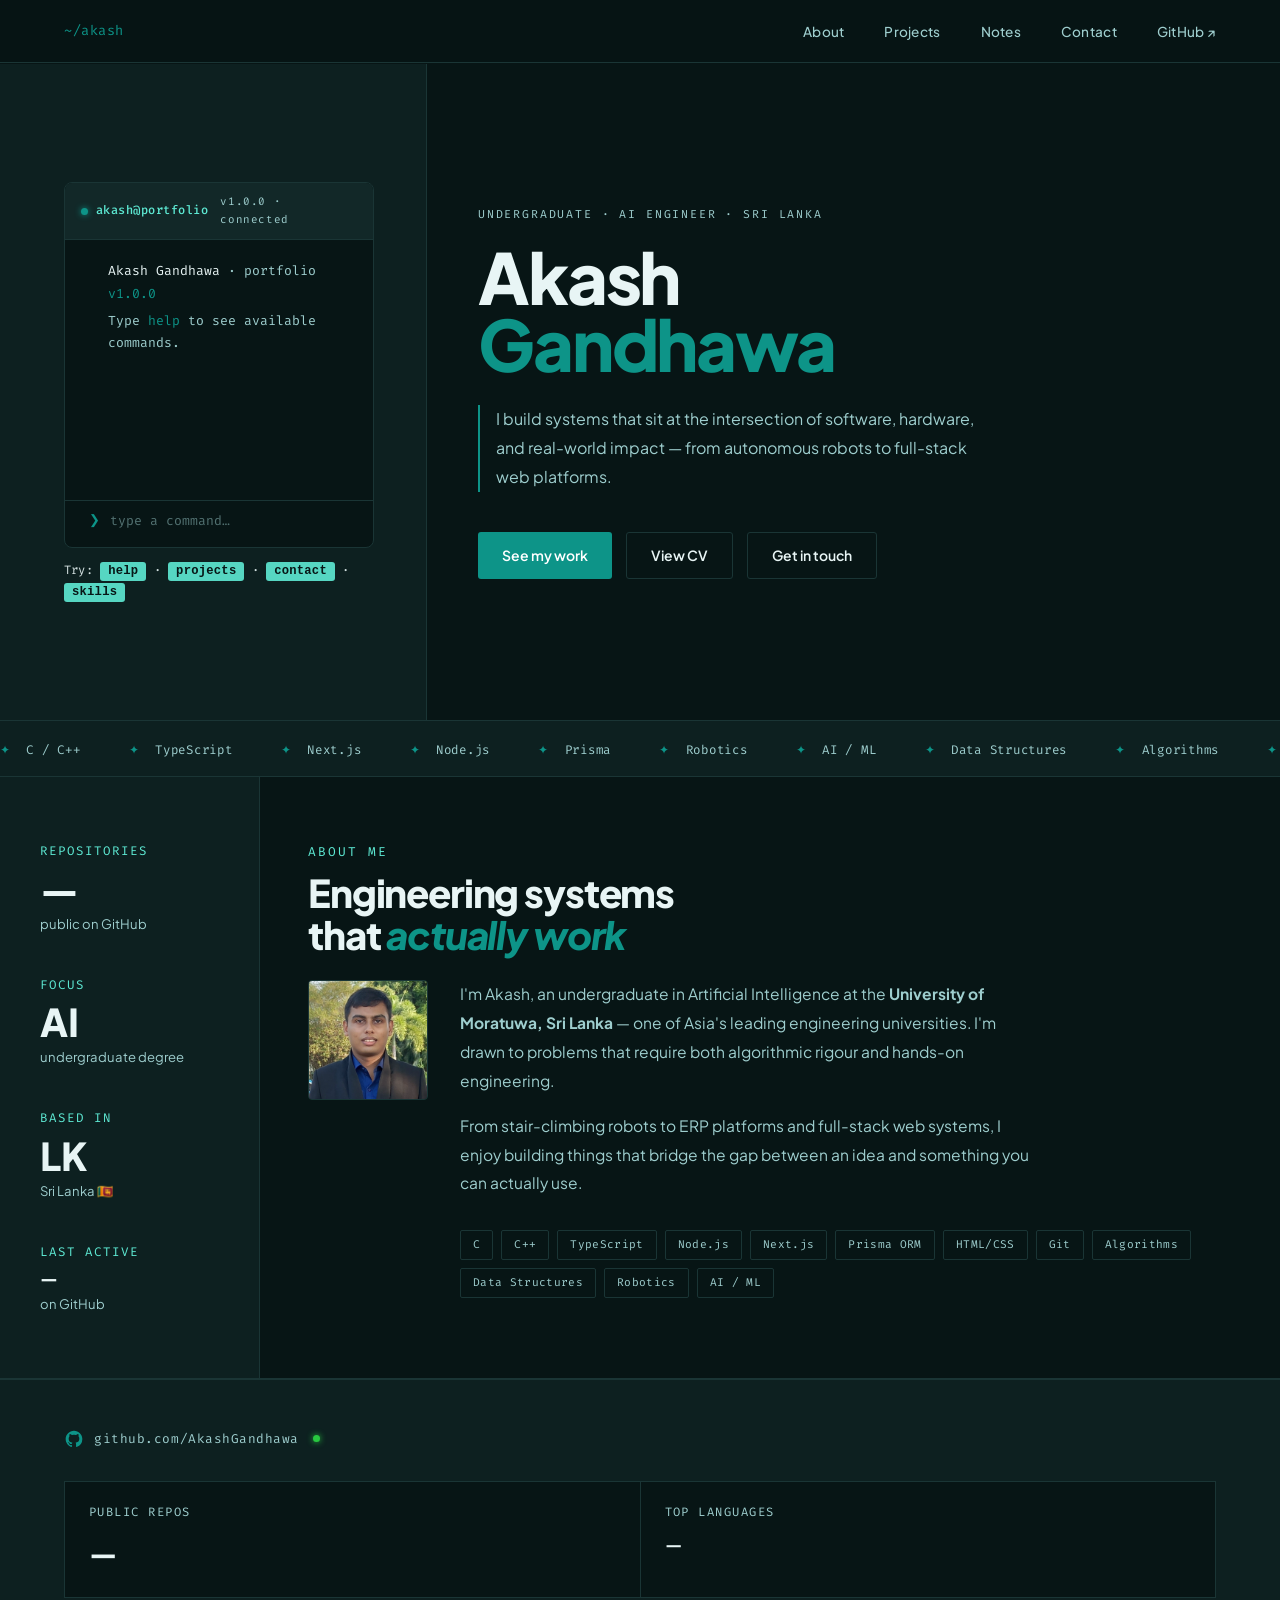
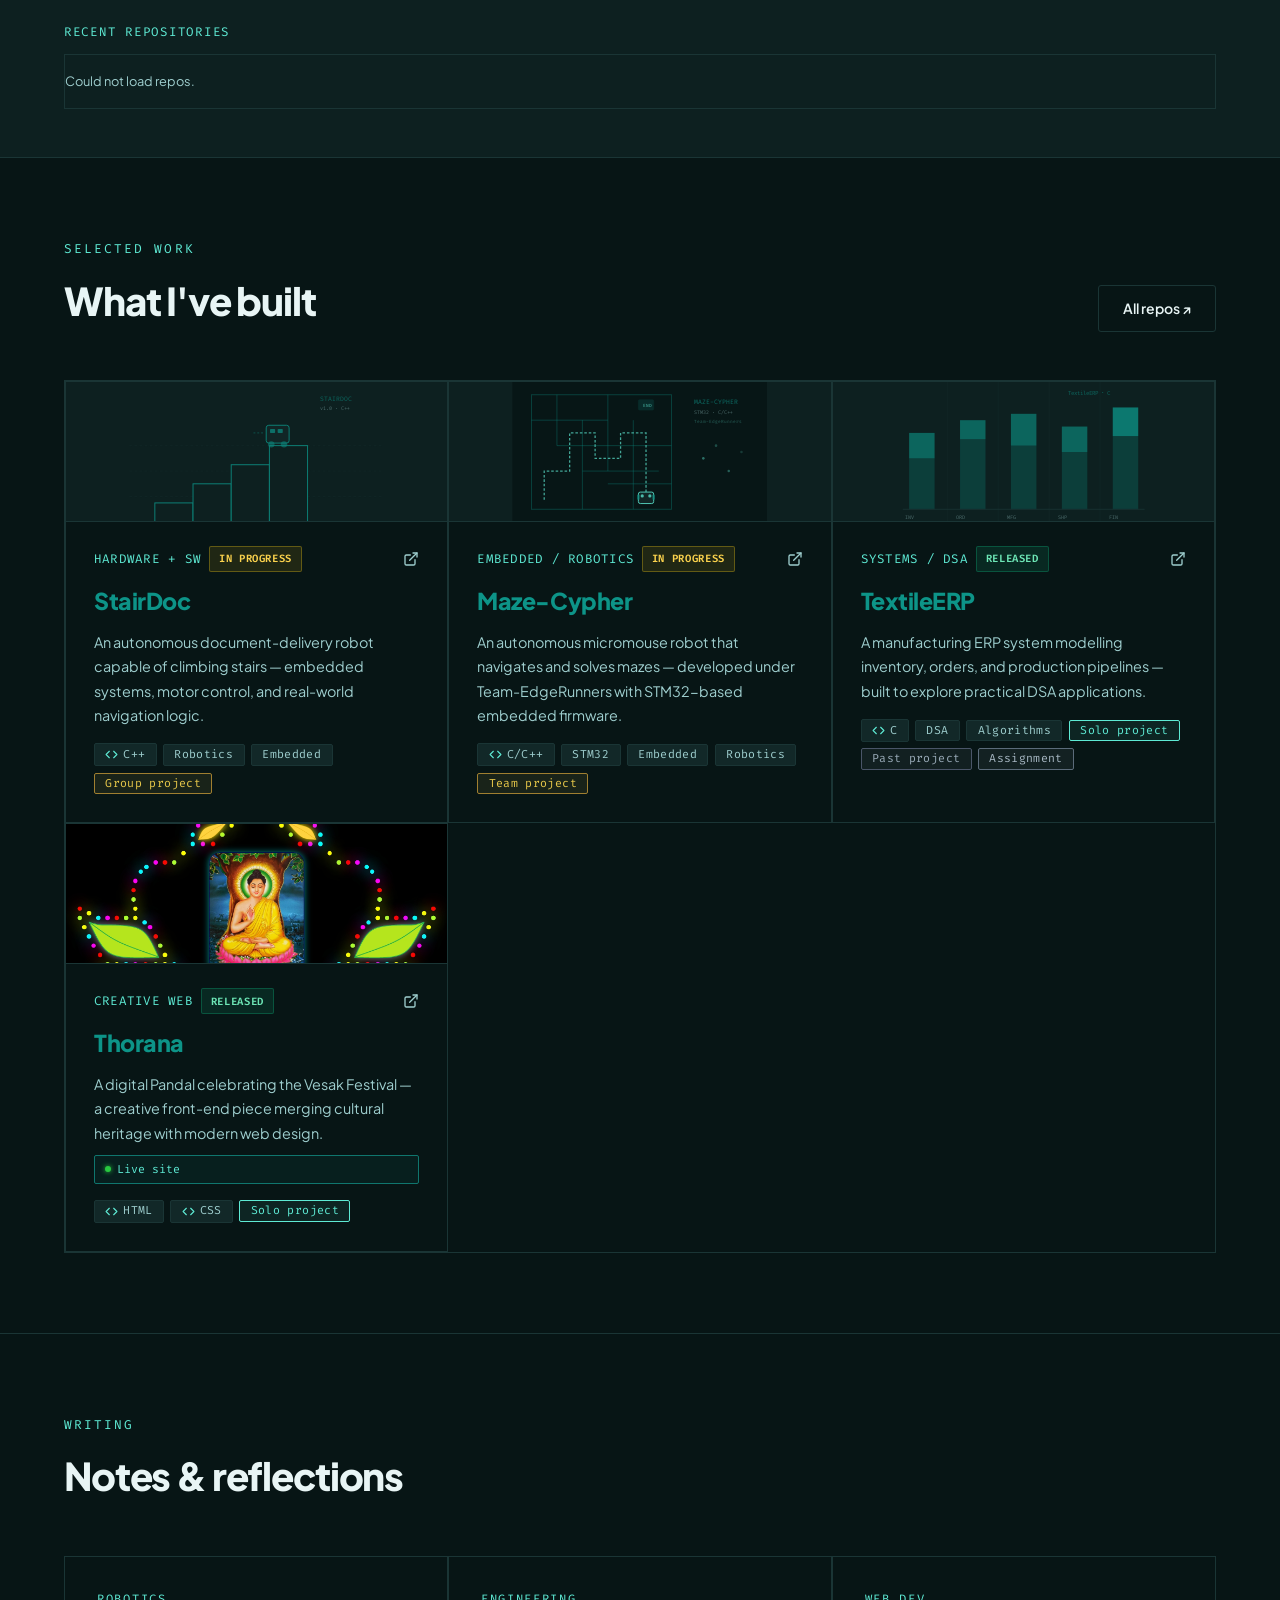
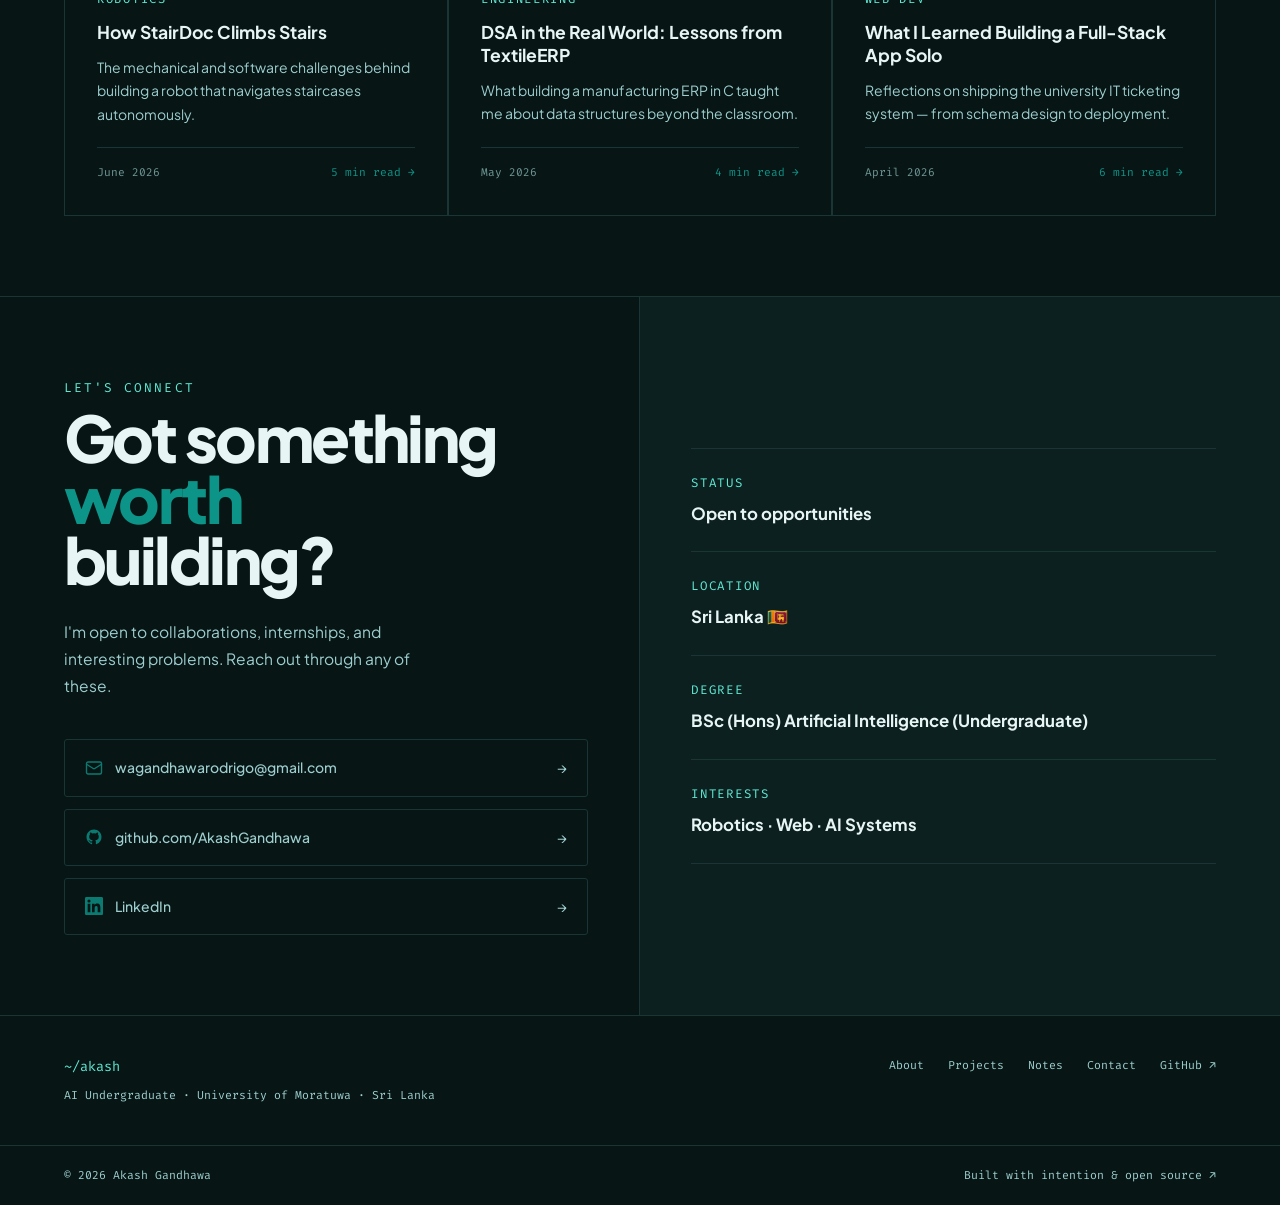
==== index.html @ abacf214 "moved the blog section to a separate folder and now are presented in markdown format" ====
<!DOCTYPE html>
<html lang="en">
<head>
  <meta charset="UTF-8" />
  <meta name="viewport" content="width=device-width, initial-scale=1.0" />
  <meta name="description" content="Akash Gandhawa — Undergraduate AI Engineer at University of Moratuwa, Sri Lanka. Building systems that matter." />
  <title>Akash Gandhawa — Developer</title>

  <!-- Favicon -->
  <link rel="icon" type="image/svg+xml" href="data:image/svg+xml,<svg xmlns='http://www.w3.org/2000/svg' viewBox='0 0 32 32'><rect width='32' height='32' rx='4' fill='%23071515'/><text x='4' y='24' font-size='20' font-family='monospace' fill='%230D9488'>A</text></svg>" />

  <!-- Open Graph / Social sharing -->
  <meta property="og:type"        content="website" />
  <meta property="og:url"         content="https://akashgandhawa.github.io/" />
  <meta property="og:title"       content="Akash Gandhawa — Developer" />
  <meta property="og:description" content="Undergraduate AI Engineer at University of Moratuwa. Building robots, web systems, and tools that matter." />
  <meta property="og:image"       content="https://akashgandhawa.github.io/assets/og-image.png" />
  <meta name="twitter:card"       content="summary_large_image" />
  <meta name="twitter:title"      content="Akash Gandhawa — Developer" />
  <meta name="twitter:description" content="Undergraduate AI Engineer at University of Moratuwa. Building robots, web systems, and tools that matter." />
  <meta name="twitter:image"      content="https://akashgandhawa.github.io/assets/og-image.png" />

  <link rel="stylesheet" href="styles/style.css" />
</head>
<body>

  <!-- SCROLL PROGRESS -->
  <div class="scroll-progress" id="scroll-progress"></div>

  <!-- BACK TO TOP -->
  <button class="back-to-top" id="back-to-top" aria-label="Back to top">
    <svg viewBox="0 0 24 24" fill="none" stroke="currentColor" stroke-width="2.5" stroke-linecap="round" stroke-linejoin="round"><path d="M18 15l-6-6-6 6"/></svg>
  </button>

  <!-- LIGHTBOX -->
  <div class="lightbox" id="lightbox" role="dialog" aria-modal="true" aria-label="Image preview">
    <button class="lightbox__close" id="lightbox-close" aria-label="Close">✕</button>
    <img class="lightbox__img" id="lightbox-img" src="" alt="" />
  </div>

  <!-- BLOG MODAL -->
  <div class="blog-modal" id="blog-modal" role="dialog" aria-modal="true">
    <div class="blog-modal__inner">
      <button class="blog-modal__close" id="blog-modal-close" aria-label="Close">✕</button>
      <div class="blog-modal__kicker" id="bm-category"></div>
      <div class="blog-modal__title"  id="bm-title"></div>
      <div class="blog-modal__meta"   id="bm-meta"></div>
      <div class="blog-modal__body"   id="bm-body"></div>
    </div>
  </div>

  <!-- NAV -->
  <nav class="nav">
    <div class="nav__logo">~/akash</div>
    <ul class="nav__links" id="nav-links">
      <li><a href="#about"    data-section="about">About</a></li>
      <li><a href="#projects" data-section="projects">Projects</a></li>
      <li id="nav-vesak-slot"></li>
      <li><a href="#blog"     data-section="blog">Notes</a></li>
      <li><a href="#contact"  data-section="contact">Contact</a></li>
      <li><a href="https://github.com/AkashGandhawa" target="_blank" rel="noopener">GitHub ↗</a></li>
    </ul>
    <button class="nav__hamburger" id="nav-hamburger" aria-label="Toggle menu" aria-expanded="false">
      <span></span><span></span><span></span>
    </button>
  </nav>

  <!-- HERO -->
  <section class="hero" id="home">
    <div class="hero__terminal-panel">
      <div class="terminal">
        <div class="terminal__bar">
          <div class="terminal__bar-left">
            <span class="terminal__bar-dot"></span>
            <span class="terminal__bar-name">akash@portfolio</span>
          </div>
          <span class="terminal__bar-status">v1.0.0 · connected</span>
        </div>
        <div class="terminal__body" id="terminal-body"></div>
        <div class="terminal__input-row">
          <span class="terminal__prompt">❯</span>
          <input class="terminal__input" id="terminal-input" type="text" autocomplete="off" autocorrect="off" autocapitalize="off" spellcheck="false" placeholder="type a command…" aria-label="Terminal input" />
        </div>
      </div>
      <div class="terminal__hint">Try: <code>help</code> · <code>projects</code> · <code>contact</code> · <code>skills</code></div>
    </div>
    <div class="hero__editorial">
      <p class="hero__kicker">Undergraduate · AI Engineer · Sri Lanka</p>
      <h1 class="hero__name">Akash<br /><mark>Gandhawa</mark></h1>
      <p class="hero__tagline">
        I build systems that sit at the intersection of software, hardware, and real-world impact — from autonomous robots to full-stack web platforms.
      </p>
      <div class="hero__cta">
        <a href="#projects" class="btn btn--teal">See my work</a>
        <a href="cv.html" class="btn btn--outline">View CV</a>
        <a href="#contact" class="btn btn--outline">Get in touch</a>
      </div>
    </div>
  </section>

  <!-- MARQUEE -->
  <div class="marquee-strip" aria-hidden="true">
    <div class="marquee-track">
      <span class="marquee-item"><span>✦</span> C / C++</span>
      <span class="marquee-item"><span>✦</span> TypeScript</span>
      <span class="marquee-item"><span>✦</span> Next.js</span>
      <span class="marquee-item"><span>✦</span> Node.js</span>
      <span class="marquee-item"><span>✦</span> Prisma</span>
      <span class="marquee-item"><span>✦</span> Robotics</span>
      <span class="marquee-item"><span>✦</span> AI / ML</span>
      <span class="marquee-item"><span>✦</span> Data Structures</span>
      <span class="marquee-item"><span>✦</span> Algorithms</span>
      <span class="marquee-item"><span>✦</span> Embedded Systems</span>
      <span class="marquee-item"><span>✦</span> C / C++</span>
      <span class="marquee-item"><span>✦</span> TypeScript</span>
      <span class="marquee-item"><span>✦</span> Next.js</span>
      <span class="marquee-item"><span>✦</span> Node.js</span>
      <span class="marquee-item"><span>✦</span> Prisma</span>
      <span class="marquee-item"><span>✦</span> Robotics</span>
      <span class="marquee-item"><span>✦</span> AI / ML</span>
      <span class="marquee-item"><span>✦</span> Data Structures</span>
      <span class="marquee-item"><span>✦</span> Algorithms</span>
      <span class="marquee-item"><span>✦</span> Embedded Systems</span>
    </div>
  </div>

  <!-- ABOUT -->
  <section class="about" id="about">
    <aside class="about__sidebar">
      <div class="reveal">
        <div class="about__sidebar-label">Repositories</div>
        <div class="about__stat-val" id="gh-repos">—</div>
        <div class="about__stat-desc">public on GitHub</div>
      </div>
      <div class="reveal reveal-delay-1">
        <div class="about__sidebar-label">Focus</div>
        <div class="about__stat-val">AI</div>
        <div class="about__stat-desc">undergraduate degree</div>
      </div>
      <div class="reveal reveal-delay-2">
        <div class="about__sidebar-label">Based in</div>
        <div class="about__stat-val">LK</div>
        <div class="about__stat-desc">Sri Lanka 🇱🇰</div>
      </div>
      <div class="reveal reveal-delay-3">
        <div class="about__sidebar-label">Last active</div>
        <div class="about__stat-val" id="gh-updated" style="font-size:1.1rem">—</div>
        <div class="about__stat-desc" id="gh-updated-repo">on GitHub</div>
      </div>
    </aside>
    <div class="about__content">
      <div class="reveal">
        <div class="section-kicker">About me</div>
        <h2 class="about__heading">Engineering systems<br />that <em>actually work</em></h2>
      </div>
      <div class="about__content-inner reveal reveal-delay-1">
        <div class="about__photo">
          <img src="assets/profile-photo.jpg" alt="Akash Gandhawa" class="about__photo-img" onerror="this.parentElement.style.display='none'" />
        </div>
        <div>
          <div class="about__body">
            <p>I'm Akash, an undergraduate in Artificial Intelligence at the <strong>University of Moratuwa, Sri Lanka</strong> — one of Asia's leading engineering universities. I'm drawn to problems that require both algorithmic rigour and hands-on engineering.</p>
            <p>From stair-climbing robots to ERP platforms and full-stack web systems, I enjoy building things that bridge the gap between an idea and something you can actually use.</p>
          </div>
          <div class="skills reveal reveal-delay-2">
            <span class="skill">C</span><span class="skill">C++</span><span class="skill">TypeScript</span>
            <span class="skill">Node.js</span><span class="skill">Next.js</span><span class="skill">Prisma ORM</span>
            <span class="skill">HTML/CSS</span><span class="skill">Git</span><span class="skill">Algorithms</span>
            <span class="skill">Data Structures</span><span class="skill">Robotics</span><span class="skill">AI / ML</span>
          </div>
        </div>
      </div>
    </div>
  </section>

  <!-- GITHUB STATS -->
  <section class="gh-stats reveal" id="gh-stats-section">
    <div class="gh-stats__header">
      <svg class="gh-stats__gh-icon" viewBox="0 0 24 24" fill="currentColor"><path d="M12 2C6.477 2 2 6.484 2 12.017c0 4.425 2.865 8.18 6.839 9.504.5.092.682-.217.682-.483 0-.237-.008-.868-.013-1.703-2.782.605-3.369-1.343-3.369-1.343-.454-1.158-1.11-1.466-1.11-1.466-.908-.62.069-.608.069-.608 1.003.07 1.531 1.032 1.531 1.032.892 1.53 2.341 1.088 2.91.832.092-.647.35-1.088.636-1.338-2.22-.253-4.555-1.113-4.555-4.951 0-1.093.39-1.988 1.029-2.688-.103-.253-.446-1.272.098-2.65 0 0 .84-.27 2.75 1.026A9.564 9.564 0 0 1 12 6.844a9.59 9.59 0 0 1 2.504.337c1.909-1.296 2.747-1.027 2.747-1.027.546 1.379.202 2.398.1 2.651.64.7 1.028 1.595 1.028 2.688 0 3.848-2.339 4.695-4.566 4.943.359.309.678.92.678 1.855 0 1.338-.012 2.419-.012 2.747 0 .268.18.58.688.482A10.02 10.02 0 0 0 22 12.017C22 6.484 17.522 2 12 2Z"/></svg>
      <span class="gh-stats__title">github.com/AkashGandhawa</span>
      <span class="gh-stats__live-dot" title="Live data"></span>
    </div>
    <div class="gh-stats__grid">
      <div class="gh-stats__card"><div class="gh-stats__card-label">Public repos</div><div class="gh-stats__card-val" id="gs-repos">…</div></div>
      <div class="gh-stats__card"><div class="gh-stats__card-label">Top languages</div><div class="gh-stats__card-val gh-stats__card-val--langs" id="gs-lang">…</div></div>
    </div>
    <div class="gh-stats__recent">
      <div class="gh-stats__recent-label">Recent repositories</div>
      <div class="gh-stats__recent-list" id="gs-recent-repos">
        <div class="gh-stats__skeleton"></div>
        <div class="gh-stats__skeleton"></div>
        <div class="gh-stats__skeleton"></div>
      </div>
    </div>
  </section>

  <!-- PROJECTS -->
  <section class="projects" id="projects">
    <div class="section-header reveal">
      <div>
        <div class="section-kicker">Selected work</div>
        <h2 class="section-heading">What I've built</h2>
      </div>
      <a href="https://github.com/AkashGandhawa?tab=repositories" target="_blank" rel="noopener" class="btn btn--outline">All repos ↗</a>
    </div>

    <div class="projects-grid reveal">

      <!-- StairDoc -->
      <div class="project-card">
        <div class="project-card__visual" data-lightbox-type="svg">
          <svg viewBox="0 0 400 220" fill="none" xmlns="http://www.w3.org/2000/svg">
            <line x1="0" y1="220" x2="400" y2="220" stroke="#1A3535" stroke-width="1"/>
            <line x1="0" y1="180" x2="400" y2="180" stroke="#1A3535" stroke-width="0.5" stroke-dasharray="4 4"/>
            <line x1="0" y1="140" x2="400" y2="140" stroke="#1A3535" stroke-width="0.5" stroke-dasharray="4 4"/>
            <line x1="0" y1="100" x2="400" y2="100" stroke="#1A3535" stroke-width="0.5" stroke-dasharray="4 4"/>
            <rect x="40" y="190" width="60" height="30" fill="#0D2020" stroke="#0D9488" stroke-width="1.5"/>
            <rect x="100" y="160" width="60" height="60" fill="#0D2020" stroke="#0D9488" stroke-width="1.5"/>
            <rect x="160" y="130" width="60" height="90" fill="#0D2020" stroke="#0D9488" stroke-width="1.5"/>
            <rect x="220" y="100" width="60" height="120" fill="#0D2020" stroke="#0D9488" stroke-width="1.5"/>
            <rect x="215" y="68" width="36" height="28" rx="4" fill="#122828" stroke="#0D9488" stroke-width="1.5"/>
            <rect x="221" y="74" width="8" height="6" rx="1" fill="#0D9488" opacity="0.8"/>
            <rect x="233" y="74" width="8" height="6" rx="1" fill="#0D9488" opacity="0.8"/>
            <circle cx="223" cy="98" r="5" fill="#0D9488" opacity="0.6"/>
            <circle cx="243" cy="98" r="5" fill="#0D9488" opacity="0.6"/>
            <line x1="195" y1="80" x2="210" y2="80" stroke="#0D9488" stroke-width="1.5" stroke-dasharray="3 3" opacity="0.5"/>
            <text x="300" y="30" font-family="Fira Code, monospace" font-size="10" fill="#0D9488" opacity="0.7">STAIRDOC</text>
            <text x="300" y="44" font-family="Fira Code, monospace" font-size="8" fill="#9ECECE" opacity="0.5">v1.0 · C++</text>
          </svg>
        </div>
        <div class="project-card__body">
          <div class="project-card__meta">
            <span class="project-card__meta-left">
              <span class="project-card__type">Hardware + SW</span>
              <span class="status-badge status-badge--in-progress">In Progress</span>
            </span>
            <a href="https://github.com/AkashGandhawa/stairdoc" target="_blank" rel="noopener" class="project-card__arrow" title="Open repo in new tab">
              <svg viewBox="0 0 24 24" fill="none" stroke="currentColor" stroke-width="2" stroke-linecap="round" stroke-linejoin="round" width="16" height="16"><path d="M18 13v6a2 2 0 0 1-2 2H5a2 2 0 0 1-2-2V8a2 2 0 0 1 2-2h6"/><polyline points="15 3 21 3 21 9"/><line x1="10" y1="14" x2="21" y2="3"/></svg>
            </a>
          </div>
          <div class="project-card__name">StairDoc</div>
          <div class="project-card__desc">An autonomous document-delivery robot capable of climbing stairs — embedded systems, motor control, and real-world navigation logic.</div>
          <div class="project-card__tags">
            <span class="lang-tag"><svg viewBox="0 0 24 24" fill="none" stroke="currentColor" stroke-width="2" stroke-linecap="round" stroke-linejoin="round"><polyline points="16 18 22 12 16 6"/><polyline points="8 6 2 12 8 18"/></svg>C++</span>
            <span class="project-row__tag">Robotics</span>
            <span class="project-row__tag">Embedded</span>
            <span class="tag--group">Group project</span>
          </div>
        </div>
      </div>

      <!-- Maze-Cypher -->
      <div class="project-card">
        <div class="project-card__visual" data-lightbox-type="svg">
          <svg viewBox="0 0 400 220" fill="none" xmlns="http://www.w3.org/2000/svg">
            <!-- maze grid -->
            <rect width="400" height="220" fill="#071515"/>
            <!-- outer walls -->
            <rect x="30" y="20" width="220" height="180" fill="none" stroke="#0D9488" stroke-width="1.5" opacity="0.4"/>
            <!-- inner maze walls -->
            <line x1="70"  y1="20"  x2="70"  y2="100" stroke="#0D9488" stroke-width="1.5" opacity="0.4"/>
            <line x1="110" y1="60"  x2="110" y2="200" stroke="#0D9488" stroke-width="1.5" opacity="0.4"/>
            <line x1="150" y1="20"  x2="150" y2="140" stroke="#0D9488" stroke-width="1.5" opacity="0.4"/>
            <line x1="190" y1="60"  x2="190" y2="200" stroke="#0D9488" stroke-width="1.5" opacity="0.4"/>
            <line x1="30"  y1="60"  x2="150" y2="60"  stroke="#0D9488" stroke-width="1.5" opacity="0.4"/>
            <line x1="70"  y1="100" x2="250" y2="100" stroke="#0D9488" stroke-width="1.5" opacity="0.4"/>
            <line x1="110" y1="140" x2="230" y2="140" stroke="#0D9488" stroke-width="1.5" opacity="0.4"/>
            <line x1="150" y1="160" x2="250" y2="160" stroke="#0D9488" stroke-width="1.5" opacity="0.4"/>
            <!-- solution path -->
            <polyline points="50,185 50,140 90,140 90,80 130,80 130,120 170,120 170,80 210,80 210,185"
              stroke="#5EEAD4" stroke-width="2" fill="none" stroke-dasharray="4 3" opacity="0.8"/>
            <!-- mouse robot -->
            <rect x="198" y="173" width="24" height="18" rx="3" fill="#122828" stroke="#5EEAD4" stroke-width="1.5"/>
            <circle cx="204" cy="179" r="2.5" fill="#5EEAD4" opacity="0.9"/>
            <circle cx="216" cy="179" r="2.5" fill="#5EEAD4" opacity="0.9"/>
            <!-- wheels -->
            <rect x="196" y="177" width="4" height="8" rx="1" fill="#0D9488" opacity="0.7"/>
            <rect x="220" y="177" width="4" height="8" rx="1" fill="#0D9488" opacity="0.7"/>
            <!-- finish marker -->
            <rect x="198" y="28" width="24" height="16" rx="2" fill="#0D9488" opacity="0.2" stroke="#0D9488" stroke-width="1"/>
            <text x="205" y="40" font-family="Fira Code, monospace" font-size="7" fill="#5EEAD4" opacity="0.9">END</text>
            <!-- labels -->
            <text x="285" y="35"  font-family="Fira Code, monospace" font-size="10" fill="#0D9488" opacity="0.8">MAZE-CYPHER</text>
            <text x="285" y="50"  font-family="Fira Code, monospace" font-size="8"  fill="#9ECECE" opacity="0.5">STM32 · C/C++</text>
            <text x="285" y="65"  font-family="Fira Code, monospace" font-size="7"  fill="#5EEAD4" opacity="0.4">Team-EdgeRunners</text>
            <!-- signal dots -->
            <circle cx="300" cy="120" r="2" fill="#5EEAD4" opacity="0.5"/>
            <circle cx="320" cy="100" r="2" fill="#5EEAD4" opacity="0.3"/>
            <circle cx="340" cy="140" r="2" fill="#5EEAD4" opacity="0.4"/>
            <circle cx="360" cy="110" r="2" fill="#5EEAD4" opacity="0.2"/>
          </svg>
        </div>
        <div class="project-card__body">
          <div class="project-card__meta">
            <span class="project-card__meta-left">
              <span class="project-card__type">Embedded / Robotics</span>
              <span class="status-badge status-badge--in-progress">In Progress</span>
            </span>
            <a href="https://github.com/Team-EdgeRunners/maze-cypher" target="_blank" rel="noopener" class="project-card__arrow" title="Open repo in new tab">
              <svg viewBox="0 0 24 24" fill="none" stroke="currentColor" stroke-width="2" stroke-linecap="round" stroke-linejoin="round" width="16" height="16"><path d="M18 13v6a2 2 0 0 1-2 2H5a2 2 0 0 1-2-2V8a2 2 0 0 1 2-2h6"/><polyline points="15 3 21 3 21 9"/><line x1="10" y1="14" x2="21" y2="3"/></svg>
            </a>
          </div>
          <div class="project-card__name">Maze-Cypher</div>
          <div class="project-card__desc">An autonomous micromouse robot that navigates and solves mazes — developed under Team-EdgeRunners with STM32-based embedded firmware.</div>
          <div class="project-card__tags">
            <span class="lang-tag"><svg viewBox="0 0 24 24" fill="none" stroke="currentColor" stroke-width="2" stroke-linecap="round" stroke-linejoin="round"><polyline points="16 18 22 12 16 6"/><polyline points="8 6 2 12 8 18"/></svg>C/C++</span>
            <span class="project-row__tag">STM32</span>
            <span class="project-row__tag">Embedded</span>
            <span class="project-row__tag">Robotics</span>
            <span class="tag--group">Team project</span>
          </div>
        </div>
      </div>

      <!-- TextileERP -->
      <div class="project-card" data-repo="textile-erp">
        <div class="project-card__visual" data-lightbox-type="svg">
          <svg viewBox="0 0 400 220" fill="none" xmlns="http://www.w3.org/2000/svg">
            <line x1="80" y1="0" x2="80" y2="220" stroke="#1A3535" stroke-width="0.5"/>
            <line x1="160" y1="0" x2="160" y2="220" stroke="#1A3535" stroke-width="0.5"/>
            <line x1="240" y1="0" x2="240" y2="220" stroke="#1A3535" stroke-width="0.5"/>
            <line x1="320" y1="0" x2="320" y2="220" stroke="#1A3535" stroke-width="0.5"/>
            <rect x="20" y="120" width="40" height="80" fill="#0D9488" opacity="0.3"/>
            <rect x="20" y="80" width="40" height="40" fill="#0D9488" opacity="0.7"/>
            <rect x="100" y="90" width="40" height="110" fill="#0D9488" opacity="0.3"/>
            <rect x="100" y="60" width="40" height="30" fill="#0D9488" opacity="0.7"/>
            <rect x="180" y="100" width="40" height="100" fill="#0D9488" opacity="0.3"/>
            <rect x="180" y="50" width="40" height="50" fill="#0D9488" opacity="0.7"/>
            <rect x="260" y="110" width="40" height="90" fill="#0D9488" opacity="0.3"/>
            <rect x="260" y="70" width="40" height="40" fill="#0D9488" opacity="0.7"/>
            <rect x="340" y="85" width="40" height="115" fill="#0D9488" opacity="0.3"/>
            <rect x="340" y="40" width="40" height="45" fill="#0D9488" opacity="0.9"/>
            <line x1="10" y1="200" x2="390" y2="200" stroke="#1A3535" stroke-width="1.5"/>
            <text x="14" y="215" font-family="Fira Code, monospace" font-size="8" fill="#9ECECE" opacity="0.5">INV</text>
            <text x="94" y="215" font-family="Fira Code, monospace" font-size="8" fill="#9ECECE" opacity="0.5">ORD</text>
            <text x="174" y="215" font-family="Fira Code, monospace" font-size="8" fill="#9ECECE" opacity="0.5">MFG</text>
            <text x="254" y="215" font-family="Fira Code, monospace" font-size="8" fill="#9ECECE" opacity="0.5">SHP</text>
            <text x="334" y="215" font-family="Fira Code, monospace" font-size="8" fill="#9ECECE" opacity="0.5">FIN</text>
            <text x="270" y="20" font-family="Fira Code, monospace" font-size="9" fill="#0D9488" opacity="0.7">TextileERP · C</text>
          </svg>
        </div>
        <div class="project-card__body">
          <div class="project-card__meta">
            <span class="project-card__meta-left">
              <span class="project-card__type">Systems / DSA</span>
              <span class="status-badge status-badge--released">Released</span>
            </span>
            <a href="https://github.com/AkashGandhawa/textile-erp" target="_blank" rel="noopener" class="project-card__arrow" title="Open repo in new tab">
              <svg viewBox="0 0 24 24" fill="none" stroke="currentColor" stroke-width="2" stroke-linecap="round" stroke-linejoin="round" width="16" height="16"><path d="M18 13v6a2 2 0 0 1-2 2H5a2 2 0 0 1-2-2V8a2 2 0 0 1 2-2h6"/><polyline points="15 3 21 3 21 9"/><line x1="10" y1="14" x2="21" y2="3"/></svg>
            </a>
          </div>
          <div class="project-card__name">TextileERP</div>
          <div class="project-card__desc">A manufacturing ERP system modelling inventory, orders, and production pipelines — built to explore practical DSA applications.</div>
          <div class="project-card__stats">
            <span class="project-card__stat"><svg viewBox="0 0 16 16" fill="currentColor"><path d="M8 .25a.75.75 0 0 1 .673.418l1.882 3.815 4.21.612a.75.75 0 0 1 .416 1.279l-3.046 2.97.719 4.192a.75.75 0 0 1-1.088.791L8 12.347l-3.766 1.98a.75.75 0 0 1-1.088-.79l.72-4.194L.873 6.374a.75.75 0 0 1 .416-1.28l4.21-.611L7.327.668A.75.75 0 0 1 8 .25Z"/></svg><span class="js-star-count">3</span> stars</span>
            <span class="project-card__stat"><svg viewBox="0 0 16 16" fill="currentColor"><path d="M5 5.372v.878c0 .414.336.75.75.75h4.5a.75.75 0 0 0 .75-.75v-.878a2.25 2.25 0 1 1 1.5 0v.878a2.25 2.25 0 0 1-2.25 2.25h-1.5v2.128a2.251 2.251 0 1 1-1.5 0V8.5h-1.5A2.25 2.25 0 0 1 3.5 6.25v-.878a2.25 2.25 0 1 1 1.5 0ZM5 3.25a.75.75 0 1 0-1.5 0 .75.75 0 0 0 1.5 0Zm6.75.75a.75.75 0 1 0 0-1.5.75.75 0 0 0 0 1.5Zm-3 8.75a.75.75 0 1 0-1.5 0 .75.75 0 0 0 1.5 0Z"/></svg><span class="js-fork-count">3</span> forks</span>
          </div>
          <div class="project-card__tags">
            <span class="lang-tag"><svg viewBox="0 0 24 24" fill="none" stroke="currentColor" stroke-width="2" stroke-linecap="round" stroke-linejoin="round"><polyline points="16 18 22 12 16 6"/><polyline points="8 6 2 12 8 18"/></svg>C</span>
            <span class="project-row__tag">DSA</span>
            <span class="project-row__tag">Algorithms</span>
            <span class="tag--solo">Solo project</span>
            <span class="tag--past">Past project</span>
            <span class="tag--assignment">Assignment</span>
          </div>
        </div>
      </div>

      <!-- Seasonal card slot -->
      <div id="seasonal-card" style="background:var(--bg)"></div>

    </div>
  </section>

  <!-- BLOG -->
  <section class="blog" id="blog">
    <div class="section-header reveal">
      <div>
        <div class="section-kicker">Writing</div>
        <h2 class="section-heading">Notes & reflections</h2>
      </div>
    </div>
    <div class="blog__grid reveal">

      <div class="blog-card" onclick="openBlogModal('stairdoc')">
        <div class="blog-card__kicker">Robotics</div>
        <div class="blog-card__title">How StairDoc Climbs Stairs</div>
        <div class="blog-card__excerpt">The mechanical and software challenges behind building a robot that navigates staircases autonomously.</div>
        <div class="blog-card__footer">
          <span class="blog-card__date">June 2026</span>
          <span class="blog-card__read">5 min read →</span>
        </div>
      </div>

      <div class="blog-card" onclick="openBlogModal('dsa-assignment-textile-erp')">
        <div class="blog-card__kicker">Engineering</div>
        <div class="blog-card__title">DSA in the Real World: Lessons from TextileERP</div>
        <div class="blog-card__excerpt">What building a manufacturing ERP in C taught me about data structures beyond the classroom.</div>
        <div class="blog-card__footer">
          <span class="blog-card__date">May 2026</span>
          <span class="blog-card__read">4 min read →</span>
        </div>
      </div>

      <div class="blog-card" onclick="openBlogModal('unitech-assist')">
        <div class="blog-card__kicker">Web Dev</div>
        <div class="blog-card__title">What I Learned Building a Full-Stack App Solo</div>
        <div class="blog-card__excerpt">Reflections on shipping the university IT ticketing system — from schema design to deployment.</div>
        <div class="blog-card__footer">
          <span class="blog-card__date">April 2026</span>
          <span class="blog-card__read">6 min read →</span>
        </div>
      </div>

    </div>
  </section>

  <!-- CONTACT -->
  <section class="contact" id="contact">
    <div class="contact__left">
      <div class="section-kicker reveal">Let's connect</div>
      <h2 class="contact__heading reveal">Got something<br /><mark>worth</mark><br />building?</h2>
      <p class="contact__sub reveal">I'm open to collaborations, internships, and interesting problems. Reach out through any of these.</p>
      <div class="contact__links reveal">
        <a href="mailto:wagandhawarodrigo@gmail.com" class="contact__link">
          <span class="contact__link-left">
            <svg class="contact__link-icon" viewBox="0 0 24 24" fill="none" stroke="currentColor" stroke-width="1.8" stroke-linecap="round" stroke-linejoin="round"><rect x="2" y="4" width="20" height="16" rx="2"/><path d="m22 7-8.97 5.7a1.94 1.94 0 0 1-2.06 0L2 7"/></svg>
            <span class="contact__link-label">wagandhawarodrigo@gmail.com</span>
          </span>
          <span class="contact__link-arrow">→</span>
        </a>
        <a href="https://github.com/AkashGandhawa" target="_blank" rel="noopener" class="contact__link">
          <span class="contact__link-left">
            <svg class="contact__link-icon" viewBox="0 0 24 24" fill="currentColor"><path d="M12 2C6.477 2 2 6.484 2 12.017c0 4.425 2.865 8.18 6.839 9.504.5.092.682-.217.682-.483 0-.237-.008-.868-.013-1.703-2.782.605-3.369-1.343-3.369-1.343-.454-1.158-1.11-1.466-1.11-1.466-.908-.62.069-.608.069-.608 1.003.07 1.531 1.032 1.531 1.032.892 1.53 2.341 1.088 2.91.832.092-.647.35-1.088.636-1.338-2.22-.253-4.555-1.113-4.555-4.951 0-1.093.39-1.988 1.029-2.688-.103-.253-.446-1.272.098-2.65 0 0 .84-.27 2.75 1.026A9.564 9.564 0 0 1 12 6.844a9.59 9.59 0 0 1 2.504.337c1.909-1.296 2.747-1.027 2.747-1.027.546 1.379.202 2.398.1 2.651.64.7 1.028 1.595 1.028 2.688 0 3.848-2.339 4.695-4.566 4.943.359.309.678.92.678 1.855 0 1.338-.012 2.419-.012 2.747 0 .268.18.58.688.482A10.02 10.02 0 0 0 22 12.017C22 6.484 17.522 2 12 2Z"/></svg>
            <span class="contact__link-label">github.com/AkashGandhawa</span>
          </span>
          <span class="contact__link-arrow">→</span>
        </a>
        <a href="https://www.linkedin.com/in/akash-gandhawa/" target="_blank" rel="noopener" class="contact__link">
          <span class="contact__link-left">
            <svg class="contact__link-icon" viewBox="0 0 24 24" fill="currentColor"><path d="M20.447 20.452h-3.554v-5.569c0-1.328-.027-3.037-1.852-3.037-1.853 0-2.136 1.445-2.136 2.939v5.667H9.351V9h3.414v1.561h.046c.477-.9 1.637-1.85 3.37-1.85 3.601 0 4.267 2.37 4.267 5.455v6.286zM5.337 7.433a2.062 2.062 0 0 1-2.063-2.065 2.064 2.064 0 1 1 2.063 2.065zm1.782 13.019H3.555V9h3.564v11.452zM22.225 0H1.771C.792 0 0 .774 0 1.729v20.542C0 23.227.792 24 1.771 24h20.451C23.2 24 24 23.227 24 22.271V1.729C24 .774 23.2 0 22.222 0h.003z"/></svg>
            <span class="contact__link-label">LinkedIn</span>
          </span>
          <span class="contact__link-arrow">→</span>
        </a>
      </div>
    </div>
    <div class="contact__right reveal">
      <div class="contact__meta-item"><div class="contact__meta-label">Status</div><div class="contact__meta-value">Open to opportunities</div></div>
      <div class="contact__meta-item"><div class="contact__meta-label">Location</div><div class="contact__meta-value">Sri Lanka 🇱🇰</div></div>
      <div class="contact__meta-item"><div class="contact__meta-label">Degree</div><div class="contact__meta-value">BSc (Hons) Artificial Intelligence (Undergraduate)</div></div>
      <div class="contact__meta-item"><div class="contact__meta-label">Interests</div><div class="contact__meta-value">Robotics · Web · AI Systems</div></div>
    </div>
  </section>

  <!-- FOOTER -->
  <footer class="footer">
    <div class="footer__top">
      <div class="footer__brand">
        <div class="footer__logo">~/akash</div>
        <div class="footer__tagline">AI Undergraduate · University of Moratuwa · Sri Lanka</div>
      </div>
      <nav class="footer__nav" aria-label="Footer navigation">
        <a href="#about">About</a>
        <a href="#projects">Projects</a>
        <a href="#blog">Notes</a>
        <a href="#contact">Contact</a>
        <a href="https://github.com/AkashGandhawa" target="_blank" rel="noopener">GitHub ↗</a>
      </nav>
    </div>
    <div class="footer__bottom">
      <span>© 2026 Akash Gandhawa</span>
      <span>Built with intention &amp; <a href="https://github.com/AkashGandhawa/AkashGandhawa.github.io" target="_blank" rel="noopener">open source ↗</a></span>
    </div>
  </footer>

  <script src="https://cdnjs.cloudflare.com/ajax/libs/marked/9.1.6/marked.min.js"></script>
  <script src="scripts/blog.js"></script>
  <script src="scripts/terminal-commands.js"></script>
  <script src="scripts/main.js"></script>
</body>
</html>
---- styles/style.css ----
/* ============================================
   AKASH GANDHAWA — PORTFOLIO
   style.css
   ============================================ */

@import url('https://fonts.googleapis.com/css2?family=Plus+Jakarta+Sans:ital,wght@0,400;0,500;0,700;0,800;1,400&family=Fira+Code:wght@400;500&display=swap');

/* ── TOKENS ── */
:root {
  --bg:        #071515;
  --surface:   #0D2020;
  --surface2:  #122828;
  --border:    #1A3535;

  --teal:      #0D9488;
  --teal-text: #5EEAD4;
  --teal-dim:  #0F766E;
  --teal-glow: rgba(13,148,136,0.12);

  --text:      #E8F5F5;
  --muted:     #9ECECE;
  --faint:     #1A3535;

  --f-display: 'Plus Jakarta Sans', sans-serif;
  --f-body:    'Plus Jakarta Sans', sans-serif;
  --f-mono:    'Fira Code', monospace;

  --ease-out-expo: cubic-bezier(0.16, 1, 0.3, 1);
}

/* ── RESET ── */
*, *::before, *::after { box-sizing: border-box; margin: 0; padding: 0; }
html { scroll-behavior: smooth; font-size: 16px; }
body {
  background: var(--bg);
  color: var(--text);
  font-family: var(--f-body);
  line-height: 1.65;
  overflow-x: hidden;
}
a { color: inherit; text-decoration: none; }
img { display: block; max-width: 100%; }

/* ── NAV ── */
.nav {
  position: fixed;
  top: 0; left: 0; right: 0;
  z-index: 200;
  display: flex;
  align-items: center;
  justify-content: space-between;
  padding: 1.1rem 5vw;
  background: rgba(7, 21, 21, 0.88);
  backdrop-filter: blur(20px);
  border-bottom: 1px solid var(--border);
}
.nav__logo {
  font-family: var(--f-mono);
  font-size: 0.85rem;
  color: var(--teal);
  letter-spacing: 0.04em;
}
.nav__links {
  display: flex;
  list-style: none;
  gap: 2.5rem;
}
.nav__links a {
  font-size: 0.85rem;
  color: var(--muted);
  font-weight: 500;
  letter-spacing: 0.02em;
  transition: color 0.2s;
}
.nav__links a:hover { color: var(--text); }
.nav__links a.active {
  color: var(--teal-text);
  position: relative;
}
.nav__links a.active::after {
  content: '';
  position: absolute;
  bottom: -4px; left: 0; right: 0;
  height: 1px;
  background: var(--teal-text);
  border-radius: 1px;
}

/* ── SCROLL PROGRESS BAR ── */
.scroll-progress {
  position: fixed;
  top: 0; left: 0;
  height: 2px;
  width: 0%;
  background: linear-gradient(90deg, var(--teal), var(--teal-text));
  z-index: 9999;
  transition: width 0.1s linear, opacity 0.3s ease;
  pointer-events: none;
  opacity: 0;
}
#nav-vesak-slot:empty { display: none; }
.nav__link--seasonal {
  color: var(--teal-text) !important;
  font-weight: 600;
}
.nav__link--seasonal:hover { color: var(--text) !important; }

/* ── HERO ── */
.hero {
  min-height: 80vh;
  display: grid;
  grid-template-columns: 1fr 2fr;
  padding-top: 64px;
  position: relative;
  overflow: hidden;
}

.hero__terminal-panel {
  background: var(--surface);
  display: flex;
  flex-direction: column;
  justify-content: center;
  padding: 5vw 4vw 5vw 5vw;
  border-right: 1px solid var(--border);
}

.terminal {
  background: var(--bg);
  border: 1px solid var(--border);
  border-radius: 8px;
  overflow: hidden;
  font-family: var(--f-mono);
  font-size: 0.82rem;
  max-width: 480px;
}
.terminal__bar {
  display: flex;
  align-items: center;
  justify-content: space-between;
  gap: 0.75rem;
  padding: 0.65rem 1rem;
  background: var(--surface2);
  border-bottom: 1px solid var(--border);
}
.terminal__bar-left {
  display: flex;
  align-items: center;
  gap: 0.5rem;
}
.terminal__bar-dot {
  width: 7px; height: 7px;
  border-radius: 50%;
  background: var(--teal);
  box-shadow: 0 0 6px var(--teal);
  animation: pulse-dot 2.4s ease-in-out infinite;
}
.terminal__bar-name {
  font-family: var(--f-mono);
  font-size: 0.75rem;
  color: var(--teal-text);
  font-weight: 500;
  letter-spacing: 0.04em;
}
.terminal__bar-status {
  font-family: var(--f-mono);
  font-size: 0.68rem;
  color: var(--muted);
  letter-spacing: 0.06em;
}

.terminal__body {
  padding: 1.25rem 1.5rem 0.5rem;
  min-height: 260px;
  max-height: 360px;
  overflow-y: auto;
  scrollbar-width: thin;
  scrollbar-color: var(--border) transparent;
}
.terminal__input-row {
  display: flex;
  align-items: center;
  gap: 0.6rem;
  padding: 0.5rem 1.5rem 1rem;
  border-top: 1px solid var(--border);
}
.terminal__input {
  flex: 1;
  background: transparent;
  border: none;
  outline: none;
  font-family: var(--f-mono);
  font-size: 0.82rem;
  color: var(--text);
  caret-color: var(--teal);
}
.terminal__input::placeholder { color: var(--muted); opacity: 0.5; }
.terminal__input:disabled { opacity: 0.4; cursor: not-allowed; }

.tag--past {
  font-family: var(--f-mono);
  font-size: 0.72rem;
  padding: 0.25rem 0.65rem;
  border-radius: 2px;
  border: 1px solid #4A5568;
  color: #718096;
  background: rgba(74,85,104,0.12);
  letter-spacing: 0.03em;
  line-height: 1;
  display: inline-flex;
  align-items: center;
}

/* Terminal links — slightly muted so they don't compete with teal UI elements */
.terminal__output a {
  color: #4DB6A8;
  text-decoration: underline;
  text-decoration-style: solid;
  text-underline-offset: 3px;
  text-decoration-thickness: 1px;
  transition: color 0.15s;
}
.terminal__output a:hover { color: var(--teal-text); }
.terminal__hint {
  margin-top: 0.75rem;
  font-family: var(--f-mono);
  font-size: 0.76rem;
  color: var(--text);
  opacity: 0.9;
  letter-spacing: 0.02em;
}
.terminal__hint code {
  color: var(--bg);
  background: var(--teal-text);
  padding: 0.15rem 0.5rem;
  border-radius: 3px;
  font-size: 0.76rem;
  font-weight: 600;
}
.terminal__line {
  display: flex;
  gap: 0.6rem;
  margin-bottom: 0.3rem;
  line-height: 1.7;
  opacity: 1;
}
.terminal__line.visible { opacity: 1; }
.terminal__prompt { color: var(--teal); user-select: none; }
.terminal__cmd    { color: #93E8E0; }
.terminal__output { color: var(--muted); padding-left: 1.2rem; }
.terminal__output .hi  { color: var(--text); }
.terminal__output .tag { color: var(--teal); }

.cursor {
  display: inline-block;
  width: 8px; height: 1em;
  background: var(--teal);
  vertical-align: text-bottom;
  animation: blink 1s step-end infinite;
}

/* RIGHT: editorial */
.hero__editorial {
  display: flex;
  flex-direction: column;
  justify-content: center;
  padding: 4vw 5vw 4vw 4vw;
}

.hero__kicker {
  font-family: var(--f-mono);
  font-size: 0.72rem;
  letter-spacing: 0.16em;
  text-transform: uppercase;
  color: var(--muted);
  margin-bottom: 1.25rem;
}

.hero__name {
  font-family: var(--f-display);
  font-weight: 800;
  font-size: clamp(3rem, 5.5vw, 5.5rem);
  line-height: 0.95;
  letter-spacing: -0.03em;
  margin-bottom: 1.75rem;
  color: var(--text);
}
.hero__name mark {
  background: none;
  color: var(--teal);
}

.hero__tagline {
  font-size: 1rem;
  color: var(--muted);
  max-width: 520px;
  line-height: 1.8;
  margin-bottom: 2.5rem;
  border-left: 2px solid var(--teal);
  padding-left: 1rem;
}

.hero__cta { display: flex; gap: 0.875rem; flex-wrap: wrap; }

/* ── BUTTONS ── */
.btn {
  display: inline-flex;
  align-items: center;
  gap: 0.4rem;
  padding: 0.7rem 1.5rem;
  font-family: var(--f-body);
  font-size: 0.875rem;
  font-weight: 600;
  border-radius: 3px;
  cursor: pointer;
  border: none;
  transition: transform 0.2s var(--ease-out-expo), box-shadow 0.2s;
}
.btn--teal {
  background: var(--teal);
  color: #ffffff;
}
.btn--teal:hover {
  transform: translateY(-2px);
  box-shadow: 0 10px 28px rgba(45,212,191,0.3);
}
.btn--outline {
  background: transparent;
  color: var(--text);
  border: 1px solid var(--border);
}
.btn--outline:hover {
  border-color: var(--teal);
  color: var(--teal);
}

/* ── MARQUEE ── */
.marquee-strip {
  overflow: hidden;
  border-top: 1px solid var(--border);
  border-bottom: 1px solid var(--border);
  background: var(--surface);
  padding: 0.9rem 0;
  white-space: nowrap;
}
.marquee-track {
  display: inline-flex;
  gap: 3rem;
  animation: marquee 28s linear infinite;
}
.marquee-strip:hover .marquee-track { animation-play-state: paused; }
.marquee-item {
  font-family: var(--f-mono);
  font-size: 0.78rem;
  color: var(--muted);
  letter-spacing: 0.06em;
}
.marquee-item span { color: var(--teal); margin-right: 0.5rem; }

/* ── ABOUT ── */
.about {
  display: grid;
  grid-template-columns: 260px 1fr;
  border-bottom: 1px solid var(--border);
}
.about__sidebar {
  border-right: 1px solid var(--border);
  padding: 4rem 2.5rem;
  display: flex;
  flex-direction: column;
  gap: 2.5rem;
  background: var(--surface);
}
.about__sidebar-label {
  font-family: var(--f-mono);
  font-size: 0.78rem;
  letter-spacing: 0.16em;
  text-transform: uppercase;
  color: var(--teal-text);
  margin-bottom: 0.5rem;
}
.about__stat-val {
  font-family: var(--f-display);
  font-size: 2.4rem;
  font-weight: 800;
  line-height: 1;
  color: var(--text);
}
.about__stat-desc {
  font-size: 0.82rem;
  color: var(--muted);
  margin-top: 0.3rem;
}

.about__content { padding: 4rem 4vw 4rem 3rem; }
.about__heading {
  font-family: var(--f-display);
  font-size: clamp(1.8rem, 3vw, 2.5rem);
  font-weight: 800;
  letter-spacing: -0.03em;
  line-height: 1.1;
  margin-bottom: 1.5rem;
  color: var(--text);
}
.about__heading em { font-style: italic; color: var(--teal); }

.about__body {
  color: var(--muted);
  font-size: 0.975rem;
  max-width: 580px;
  line-height: 1.85;
}
.about__body p + p { margin-top: 1rem; }

.skills { display: flex; flex-wrap: wrap; gap: 0.5rem; margin-top: 2rem; }
.skill {
  font-family: var(--f-mono);
  font-size: 0.7rem;
  padding: 0.3rem 0.75rem;
  border: 1px solid var(--border);
  color: var(--muted);
  border-radius: 2px;
  letter-spacing: 0.03em;
  transition: border-color 0.2s, color 0.2s, background 0.2s;
}
.skill:hover {
  border-color: var(--teal);
  color: var(--teal);
  background: var(--teal-glow);
}

/* ── PROJECTS ── */
.projects { padding: 5rem 5vw; }
.section-header {
  display: flex;
  align-items: flex-end;
  justify-content: space-between;
  margin-bottom: 3rem;
}
.section-kicker {
  font-family: var(--f-mono);
  font-size: 0.8rem;
  letter-spacing: 0.16em;
  text-transform: uppercase;
  color: var(--teal-text);
  margin-bottom: 0.6rem;
}
.section-heading {
  font-family: var(--f-display);
  font-size: clamp(1.8rem, 3vw, 2.4rem);
  font-weight: 800;
  letter-spacing: -0.03em;
  color: var(--text);
}

/* ── PROJECT CARDS ── */
.projects-grid {
  display: grid;
  grid-template-columns: repeat(2, 1fr);
  gap: 0;
  border: 1px solid var(--border);
  max-width: 1400px;
  background: var(--bg);
}
.project-card {
  border-right: 1px solid var(--border);
  border-bottom: 1px solid var(--border);
}
/* Trailing empty cells match page background */
.projects-grid > #seasonal-card:empty,
.projects-grid > *:empty {
  background: var(--bg);
  min-height: 0;
}

@media (min-width: 1600px) {
  .projects-grid { grid-template-columns: repeat(4, 1fr); }
}
@media (min-width: 1100px) and (max-width: 1599px) {
  .projects-grid { grid-template-columns: repeat(3, 1fr); }
}

.tag--assignment {
  display: inline-flex;
  align-items: center;
  gap: 0.3rem;
  font-family: var(--f-mono);
  font-size: 0.72rem;
  padding: 0.25rem 0.65rem;
  border-radius: 2px;
  letter-spacing: 0.03em;
  line-height: 1;
  white-space: nowrap;
  border: 1px solid #5B6B7A;
  color: #A8B8C4;
  background: rgba(168,184,196,0.07);
}

.project-card__arrow {
  color: var(--muted);
  font-size: 1rem;
  transition: transform 0.2s, color 0.2s;
  flex-shrink: 0;
  display: inline-flex;
  align-items: center;
}
.project-card:hover .project-card__arrow { color: var(--teal-text); }

.gh-repo-row__ext-icon {
  color: var(--muted);
  opacity: 0;
  transition: opacity 0.2s;
  display: inline-flex;
  align-items: center;
}
.gh-repo-row:hover .gh-repo-row__ext-icon { opacity: 1; color: var(--teal-text); }
.gh-repo-row__forks {
  display: flex;
  align-items: center;
  gap: 0.25rem;
}

.project-card {
  background: var(--bg);
  display: flex;
  flex-direction: column;
  text-decoration: none;
  color: inherit;
  transition: background 0.25s;
  position: relative;
  overflow: hidden;
  border: 1px solid var(--border);
}
.project-card:hover { background: var(--surface); }
.project-card:hover .project-card__arrow { transform: translate(3px, -3px); color: var(--teal); }
.project-card:hover .project-card__visual svg { opacity: 1; }

.project-card__visual {
  width: 100%;
  max-height: 140px;
  border-bottom: 1px solid var(--border);
  background: var(--surface);
  overflow: hidden;
  line-height: 0;
}
.project-card__visual svg {
  width: 100%;
  height: 140px;
  display: block;
  opacity: 0.85;
  transition: opacity 0.3s;
}

.project-card__body {
  padding: 1.5rem 1.75rem 1.75rem;
  display: flex;
  flex-direction: column;
  gap: 0.6rem;
  flex: 1;
}

.project-card__meta {
  display: flex;
  justify-content: space-between;
  align-items: center;
  gap: 0.5rem;
  flex-wrap: wrap;
}
.project-card__meta-left {
  display: flex;
  align-items: center;
  gap: 0.5rem;
}
.status-badge {
  font-family: var(--f-mono);
  font-size: 0.66rem;
  letter-spacing: 0.06em;
  text-transform: uppercase;
  padding: 0.2rem 0.55rem;
  border-radius: 2px;
  font-weight: 600;
}
.status-badge--released {
  color: #6EE7B7;
  background: rgba(16,185,129,0.12);
  border: 1px solid rgba(16,185,129,0.3);
}
.status-badge--in-progress {
  color: #FCD34D;
  background: rgba(250,204,21,0.1);
  border: 1px solid rgba(250,204,21,0.3);
}
.status-badge--archived {
  color: var(--muted);
  background: var(--surface2);
  border: 1px solid var(--border);
}
.project-card__type {
  font-family: var(--f-mono);
  font-size: 0.78rem;
  letter-spacing: 0.1em;
  text-transform: uppercase;
  color: var(--teal-text);
}
.project-card__arrow {
  color: var(--muted);
  font-size: 1rem;
  transition: transform 0.2s, color 0.2s;
}
.project-card__name {
  font-family: var(--f-display);
  font-size: 1.45rem;
  font-weight: 800;
  color: var(--teal);
  letter-spacing: -0.02em;
}
.project-card__desc {
  font-size: 0.9rem;
  color: var(--muted);
  line-height: 1.7;
}
.project-card__note {
  font-family: var(--f-mono);
  font-size: 0.68rem;
  color: var(--muted);
  opacity: 0.6;
  font-style: italic;
  margin-top: -0.3rem;
}
.project-card__live-link {
  display: inline-flex;
  align-items: center;
  gap: 0.4rem;
  width: fit-content;
  font-family: var(--f-mono);
  font-size: 0.78rem;
  font-weight: 600;
  color: var(--teal-text);
  text-decoration: none;
  padding: 0.35rem 0.7rem;
  border: 1px solid rgba(94,234,212,0.3);
  background: rgba(94,234,212,0.06);
  border-radius: 3px;
  transition: background 0.2s, border-color 0.2s;
}
.project-card__live-link:hover {
  background: rgba(94,234,212,0.14);
  border-color: var(--teal-text);
}
.live-dot {
  width: 6px; height: 6px;
  border-radius: 50%;
  background: #28C840;
  box-shadow: 0 0 5px #28C840;
  animation: pulse-dot 2s ease-in-out infinite;
}
.project-card__live {
  display: inline-flex;
  align-items: center;
  gap: 0.35rem;
  font-family: var(--f-mono);
  font-size: 0.72rem;
  color: var(--teal-text);
  border: 1px solid var(--teal-dim);
  background: rgba(13,148,136,0.08);
  padding: 0.25rem 0.65rem;
  border-radius: 2px;
  text-decoration: none;
  transition: background 0.2s, color 0.2s;
}
.project-card__live::before {
  content: '';
  display: inline-block;
  width: 6px;
  height: 6px;
  border-radius: 50%;
  background: #28C840;
  flex-shrink: 0;
  box-shadow: 0 0 5px #28C840;
  animation: pulse-dot 2s ease-in-out infinite;
}
.project-card__live:hover {
  background: rgba(13,148,136,0.18);
  color: var(--text);
}
.project-card__tags {
  display: flex;
  flex-wrap: wrap;
  gap: 0.4rem;
  margin-top: 0.4rem;
  align-items: center;
}

/* ── UNIFIED TAG BASE ── All tags share identical height/padding/font */
.tag--solo,
.tag--group,
.tag--past,
.project-row__tag,
.lang-tag {
  display: inline-flex;
  align-items: center;
  gap: 0.3rem;
  font-family: var(--f-mono);
  font-size: 0.72rem;
  padding: 0.25rem 0.65rem;
  border-radius: 2px;
  letter-spacing: 0.03em;
  line-height: 1;
  white-space: nowrap;
}
.lang-tag svg { width: 13px; height: 13px; flex-shrink: 0; color: var(--teal-text); }

.tag--solo {
  border: 1px solid var(--teal-text);
  color: var(--teal-text);
  background: rgba(94,234,212,0.07);
}
.tag--group {
  border: 1px solid #A07F30;
  color: #E8C84A;
  background: rgba(232,200,74,0.08);
}
.tag--past {
  border: 1px solid #4A5568;
  color: #9AABB8;
  background: rgba(154,171,184,0.07);
}
.project-row__tag {
  background: var(--surface2);
  color: var(--muted);
  border: 1px solid var(--border);
}
.lang-tag {
  color: var(--teal-text);
  border: 1px solid var(--border);
  background: var(--surface2);
}

/* ── PROJECT STATS ── */
.project-card__stats {
  display: flex;
  gap: 1rem;
  padding: 0.6rem 0;
  border-top: 1px solid var(--border);
  margin-top: 0.5rem;
}
.project-card__stat {
  display: flex;
  align-items: center;
  gap: 0.3rem;
  font-family: var(--f-mono);
  font-size: 0.72rem;
  color: var(--muted);
}
.project-card__stat svg {
  width: 13px; height: 13px;
  flex-shrink: 0;
  opacity: 0.7;
}

/* ── CONTACT ICON ── */
.contact__link-left {
  display: flex;
  align-items: center;
  gap: 0.75rem;
}
.contact__link-icon {
  width: 18px; height: 18px;
  flex-shrink: 0;
  color: var(--teal);
  opacity: 0.8;
}
.contact__link:hover .contact__link-icon { opacity: 1; }

/* ── LIGHTBOX ── */
.lightbox {
  display: none;
  position: fixed;
  inset: 0;
  z-index: 1000;
  background: rgba(7,21,21,0.92);
  backdrop-filter: blur(8px);
  align-items: center;
  justify-content: center;
  cursor: zoom-out;
}
.lightbox.active { display: flex; }
.lightbox__img {
  max-width: 90vw;
  max-height: 88vh;
  border-radius: 6px;
  border: 1px solid var(--border);
  box-shadow: 0 32px 80px rgba(0,0,0,0.6);
  object-fit: contain;
  cursor: zoom-out;
}
.lightbox__close {
  position: absolute;
  top: 1.5rem; right: 1.5rem;
  background: var(--surface2);
  border: 1px solid var(--border);
  color: var(--text);
  width: 36px; height: 36px;
  border-radius: 50%;
  display: flex; align-items: center; justify-content: center;
  cursor: pointer;
  font-size: 1rem;
  transition: background 0.2s, color 0.2s;
}
.lightbox__close:hover { background: var(--teal); color: #071515; }

/* visual expand hint */
.project-card__visual { position: relative; cursor: zoom-in; }
.project-card__visual::after {
  content: '⤢';
  position: absolute;
  bottom: 0.5rem; right: 0.6rem;
  font-size: 0.75rem;
  color: var(--teal);
  background: rgba(7,21,21,0.7);
  padding: 0.15rem 0.35rem;
  border-radius: 3px;
  opacity: 0;
  transition: opacity 0.2s;
  pointer-events: none;
}
.project-card:hover .project-card__visual::after { opacity: 1; }


/* ── GITHUB STATS ── */
.gh-stats {
  border-top: 1px solid var(--border);
  border-bottom: 1px solid var(--border);
  padding: 3rem 5vw;
  background: var(--surface);
}
.gh-stats__header {
  display: flex;
  align-items: center;
  gap: 0.65rem;
  margin-bottom: 2rem;
}
.gh-stats__gh-icon { width: 20px; height: 20px; color: var(--teal); flex-shrink: 0; }
.gh-stats__title { font-family: var(--f-mono); font-size: 0.8rem; color: var(--muted); letter-spacing: 0.04em; }
.gh-stats__live-dot {
  width: 7px; height: 7px;
  border-radius: 50%;
  background: #28C840;
  box-shadow: 0 0 6px #28C840;
  animation: pulse-dot 2s ease-in-out infinite;
  margin-left: 0.25rem;
}
@keyframes pulse-dot { 0%, 100% { opacity: 1; } 50% { opacity: 0.4; } }

.gh-stats__grid {
  display: grid;
  grid-template-columns: repeat(2, 1fr);
  gap: 1px;
  background: var(--border);
  border: 1px solid var(--border);
  margin-bottom: 1.5rem;
}
.gh-stats__card { background: var(--bg); padding: 1.25rem 1.5rem; }
.gh-stats__card-label {
  font-family: var(--f-mono);
  font-size: 0.76rem;
  letter-spacing: 0.12em;
  text-transform: uppercase;
  color: var(--muted);
  margin-bottom: 0.5rem;
}
.gh-stats__card-val {
  font-family: var(--f-display);
  font-size: 1.75rem;
  font-weight: 800;
  color: var(--text);
  letter-spacing: -0.03em;
}
/* Language list — matches big stat style, 3 langs max */
.gh-stats__card-val--langs {
  font-family: var(--f-display);
  font-size: 1.1rem;
  font-weight: 700;
  letter-spacing: -0.02em;
  display: flex;
  flex-wrap: nowrap;
  align-items: center;
  gap: 1rem;
  margin-top: 0.25rem;
  color: var(--text);
  overflow: hidden;
  white-space: nowrap;
}

.gh-stats__recent { margin-top: 1.5rem; }
.gh-stats__recent-label {
  font-family: var(--f-mono);
  font-size: 0.78rem;
  letter-spacing: 0.14em;
  text-transform: uppercase;
  color: var(--teal-text);
  margin-bottom: 0.75rem;
}
.gh-stats__recent-list { display: flex; flex-direction: column; border: 1px solid var(--border); }
.gh-stats__skeleton {
  height: 44px;
  background: linear-gradient(90deg, var(--surface2) 25%, var(--border) 50%, var(--surface2) 75%);
  background-size: 200% 100%;
  animation: shimmer 1.4s infinite;
  border-bottom: 1px solid var(--border);
}
.gh-stats__skeleton:last-child { border-bottom: none; }
@keyframes shimmer { 0% { background-position: 200% 0; } 100% { background-position: -200% 0; } }

.gh-repo-row {
  display: flex;
  align-items: center;
  justify-content: space-between;
  padding: 0.85rem 1.25rem;
  border-bottom: 1px solid var(--border);
  transition: background 0.2s;
  text-decoration: none;
  color: inherit;
}
.gh-repo-row:last-child { border-bottom: none; }
.gh-repo-row:hover { background: var(--surface2); }
.gh-repo-row:hover .gh-repo-row__name { color: var(--teal); }
.gh-repo-row__name { font-family: var(--f-display); font-size: 0.9rem; font-weight: 600; color: var(--text); transition: color 0.2s; }
.gh-repo-row__meta { display: flex; align-items: center; gap: 1rem; font-family: var(--f-mono); font-size: 0.72rem; color: var(--muted); }
.gh-repo-row__lang { padding: 0.15rem 0.5rem; border: 1px solid var(--border); border-radius: 2px; color: var(--teal); }
.gh-repo-row__stars { display: flex; align-items: center; gap: 0.25rem; }
.gh-repo-row__updated { opacity: 0.7; }

/* ── CONTACT ── */
.contact {
  border-top: 1px solid var(--border);
  display: grid;
  grid-template-columns: 1fr 1fr;
}
.contact__left {
  padding: 5rem 4vw 5rem 5vw;
  border-right: 1px solid var(--border);
}
.contact__heading {
  font-family: var(--f-display);
  font-size: clamp(2.5rem, 5vw, 4.5rem);
  font-weight: 800;
  letter-spacing: -0.04em;
  line-height: 0.95;
  margin-bottom: 1.75rem;
  color: var(--text);
}
.contact__heading mark { background: none; color: var(--teal); }

.contact__sub {
  color: var(--muted);
  font-size: 0.975rem;
  max-width: 380px;
  line-height: 1.75;
  margin-bottom: 2.5rem;
}
.contact__links { display: flex; flex-direction: column; gap: 0.75rem; }
.contact__link {
  display: flex;
  align-items: center;
  justify-content: space-between;
  padding: 1rem 1.25rem;
  border: 1px solid var(--border);
  border-radius: 3px;
  font-size: 0.875rem;
  transition: border-color 0.2s, background 0.2s, color 0.2s;
  color: var(--muted);
}
.contact__link:hover { border-color: var(--teal); background: var(--teal-glow); color: var(--teal); }
.contact__link-label { font-weight: 500; }
.contact__link-arrow { color: var(--muted); }

.contact__right {
  padding: 5rem 5vw 5rem 4vw;
  display: flex;
  flex-direction: column;
  justify-content: center;
  background: var(--surface);
}
.contact__meta-item {
  padding: 1.5rem 0;
  border-bottom: 1px solid var(--border);
}
.contact__meta-item:first-child { border-top: 1px solid var(--border); }
.contact__meta-label {
  font-family: var(--f-mono);
  font-size: 0.78rem;
  letter-spacing: 0.14em;
  text-transform: uppercase;
  color: var(--teal-text);
  margin-bottom: 0.4rem;
}
.contact__meta-value {
  font-family: var(--f-display);
  font-size: 1.05rem;
  font-weight: 700;
  color: var(--text);
}

/* ── BACK TO TOP ── */
.back-to-top {
  position: fixed;
  bottom: 2rem;
  right: 2rem;
  z-index: 150;
  width: 44px;
  height: 44px;
  border-radius: 50%;
  background: var(--surface2);
  border: 1px solid var(--border);
  color: var(--teal);
  display: flex;
  align-items: center;
  justify-content: center;
  cursor: pointer;
  opacity: 0;
  transform: translateY(12px);
  transition: opacity 0.3s, transform 0.3s, background 0.2s, box-shadow 0.2s;
  pointer-events: none;
}
.back-to-top.visible {
  opacity: 1;
  transform: translateY(0);
  pointer-events: auto;
}
.back-to-top:hover {
  background: var(--teal);
  color: var(--bg);
  box-shadow: 0 6px 20px rgba(13,148,136,0.35);
}
.back-to-top svg { width: 18px; height: 18px; }

/* ── LANGUAGE ICONS ── */
.lang-tag {
  display: inline-flex;
  align-items: center;
  gap: 0.3rem;
  font-family: var(--f-mono);
  font-size: 0.72rem;
  padding: 0.25rem 0.65rem;
  background: var(--surface2);
  color: var(--muted);
  border-radius: 2px;
  border: 1px solid var(--border);
}
/* ── BLOG ── */
.blog { padding: 5rem 5vw; border-top: 1px solid var(--border); }
.blog__grid {
  display: grid;
  grid-template-columns: repeat(3, 1fr);
  gap: 1.5px;
  background: var(--border);
  border: 1px solid var(--border);
  margin-top: 3rem;
}
.blog-card {
  background: var(--bg);
  padding: 2rem;
  display: flex;
  flex-direction: column;
  gap: 0.75rem;
  transition: background 0.2s;
  text-decoration: none;
  color: inherit;
  cursor: pointer;
}
.blog-card:hover { background: var(--surface); }
.blog-card:hover .blog-card__title { color: var(--teal); }
.blog-card__kicker {
  font-family: var(--f-mono);
  font-size: 0.76rem;
  letter-spacing: 0.14em;
  text-transform: uppercase;
  color: var(--teal-text);
}
.blog-card__title {
  font-family: var(--f-display);
  font-size: 1.1rem;
  font-weight: 700;
  color: var(--text);
  line-height: 1.3;
  transition: color 0.2s;
}
.blog-card__excerpt {
  font-size: 0.875rem;
  color: var(--muted);
  line-height: 1.7;
  flex: 1;
}
.blog-card__footer {
  display: flex;
  align-items: center;
  justify-content: space-between;
  margin-top: 0.5rem;
  padding-top: 1rem;
  border-top: 1px solid var(--border);
}
.blog-card__date {
  font-family: var(--f-mono);
  font-size: 0.7rem;
  color: var(--muted);
  opacity: 0.7;
}
.blog-card__read {
  font-family: var(--f-mono);
  font-size: 0.7rem;
  color: var(--teal);
}

/* blog modal */
.blog-modal {
  display: none;
  position: fixed;
  inset: 0;
  z-index: 300;
  background: rgba(7,21,21,0.94);
  backdrop-filter: blur(10px);
  align-items: flex-start;
  justify-content: center;
  overflow-y: auto;
  padding: 4rem 1rem;
}
.blog-modal.active { display: flex; }
.blog-modal__inner {
  background: var(--surface);
  border: 1px solid var(--border);
  border-radius: 6px;
  max-width: 680px;
  width: 100%;
  padding: 2.5rem;
  position: relative;
}
.blog-modal__close {
  position: absolute;
  top: 1.25rem; right: 1.25rem;
  background: var(--surface2);
  border: 1px solid var(--border);
  color: var(--text);
  width: 34px; height: 34px;
  border-radius: 50%;
  display: flex; align-items: center; justify-content: center;
  cursor: pointer;
  font-size: 0.9rem;
  transition: background 0.2s, color 0.2s;
}
.blog-modal__close:hover { background: var(--teal); color: var(--bg); }
.blog-modal__kicker {
  font-family: var(--f-mono);
  font-size: 0.78rem;
  letter-spacing: 0.14em;
  text-transform: uppercase;
  color: var(--teal-text);
  margin-bottom: 0.75rem;
}
.blog-modal__title {
  font-family: var(--f-display);
  font-size: 1.75rem;
  font-weight: 800;
  letter-spacing: -0.03em;
  color: var(--text);
  margin-bottom: 0.5rem;
}
.blog-modal__meta {
  font-family: var(--f-mono);
  font-size: 0.72rem;
  color: var(--muted);
  margin-bottom: 2rem;
  padding-bottom: 1.25rem;
  border-bottom: 1px solid var(--border);
}
.blog-modal__body {
  font-size: 0.975rem;
  color: var(--muted);
  line-height: 1.85;
}
.blog-modal__body p { margin-bottom: 1.25rem; }
.blog-modal__body h2 {
  font-family: var(--f-display);
  font-size: 1.2rem;
  font-weight: 700;
  color: var(--text);
  margin: 2rem 0 0.6rem;
  letter-spacing: -0.02em;
}
.blog-modal__body h3 {
  font-family: var(--f-display);
  font-size: 1.05rem;
  font-weight: 700;
  color: var(--text);
  margin: 1.5rem 0 0.5rem;
}
.blog-modal__body code {
  font-family: var(--f-mono);
  font-size: 0.82rem;
  background: var(--surface2);
  color: var(--teal-text);
  padding: 0.1rem 0.4rem;
  border-radius: 3px;
}
.blog-modal__body pre {
  background: var(--surface2);
  border: 1px solid var(--border);
  border-radius: 4px;
  padding: 1rem 1.25rem;
  overflow-x: auto;
  margin-bottom: 1.25rem;
}
.blog-modal__body pre code {
  background: none;
  padding: 0;
  color: var(--muted);
  font-size: 0.82rem;
  line-height: 1.7;
}
.blog-modal__body ul,
.blog-modal__body ol {
  padding-left: 1.5rem;
  margin-bottom: 1.25rem;
  color: var(--muted);
}
.blog-modal__body li { margin-bottom: 0.3rem; }
.blog-modal__body strong { color: var(--text); font-weight: 600; }
.blog-modal__body a {
  color: var(--teal-text);
  text-decoration: underline;
  text-underline-offset: 3px;
}
.blog-modal__body a:hover { color: var(--text); }
.blog-modal__body hr {
  border: none;
  border-top: 1px solid var(--border);
  margin: 1.5rem 0;
}

@media (max-width: 900px) {
  .blog__grid { grid-template-columns: 1fr; }
}

/* ── HAMBURGER ── */
.nav__hamburger {
  display: none;
  flex-direction: column;
  justify-content: center;
  gap: 5px;
  width: 36px; height: 36px;
  background: none;
  border: 1px solid var(--border);
  border-radius: 3px;
  cursor: pointer;
  padding: 6px;
}
.nav__hamburger span {
  display: block;
  width: 100%; height: 1.5px;
  background: var(--muted);
  transition: transform 0.2s, opacity 0.2s;
}
.nav__hamburger[aria-expanded="true"] span:nth-child(1) { transform: translateY(6.5px) rotate(45deg); }
.nav__hamburger[aria-expanded="true"] span:nth-child(2) { opacity: 0; }
.nav__hamburger[aria-expanded="true"] span:nth-child(3) { transform: translateY(-6.5px) rotate(-45deg); }

/* ── ABOUT PHOTO ── */
.about__content-inner {
  display: flex;
  gap: 2rem;
  align-items: flex-start;
  margin-top: 1.5rem;
}
.about__photo {
  flex-shrink: 0;
  width: 120px; height: 120px;
  border-radius: 4px;
  overflow: hidden;
  border: 1px solid var(--border);
  background: var(--surface2);
}
.about__photo-img {
  width: 100%; height: 100%;
  object-fit: cover;
  display: block;
  filter: grayscale(20%);
  transition: filter 0.3s;
}
.about__photo-img:hover { filter: grayscale(0%); }

/* ── FOOTER ── */
.footer {
  border-top: 1px solid var(--border);
  font-family: var(--f-mono);
  font-size: 0.72rem;
  color: var(--muted);
}
.footer__top {
  padding: 2.5rem 5vw;
  display: flex;
  justify-content: space-between;
  align-items: flex-start;
  gap: 2rem;
  border-bottom: 1px solid var(--border);
}
.footer__logo {
  color: var(--teal-text);
  font-size: 0.85rem;
  margin-bottom: 0.5rem;
}
.footer__tagline { color: var(--muted); font-size: 0.72rem; }
.footer__nav {
  display: flex;
  gap: 1.5rem;
  flex-wrap: wrap;
  align-items: center;
}
.footer__nav a {
  color: var(--muted);
  text-decoration: none;
  transition: color 0.2s;
}
.footer__nav a:hover { color: var(--teal-text); }
.footer__bottom {
  padding: 1.25rem 5vw;
  display: flex;
  justify-content: space-between;
  align-items: center;
}
.footer a:hover { color: var(--teal-text); }

/* ── SCROLL REVEAL ── */
.reveal {
  opacity: 0;
  transform: translateY(28px);
  transition: opacity 0.7s var(--ease-out-expo), transform 0.7s var(--ease-out-expo);
}
.reveal.visible { opacity: 1; transform: none; }
.reveal-delay-1 { transition-delay: 0.1s; }
.reveal-delay-2 { transition-delay: 0.2s; }
.reveal-delay-3 { transition-delay: 0.3s; }

/* ── ANIMATIONS ── */
@keyframes blink {
  0%, 100% { opacity: 1; }
  50%       { opacity: 0; }
}
@keyframes marquee {
  from { transform: translateX(0); }
  to   { transform: translateX(-50%); }
}

/* ── RESPONSIVE ── */
@media (max-width: 900px) {
  .hero { grid-template-columns: 1fr; }
  .hero__terminal-panel { border-right: none; border-bottom: 1px solid var(--border); padding: 3rem 5vw; }
  .hero__editorial { padding: 3rem 5vw 5rem; }
  .about { grid-template-columns: 1fr; }
  .about__sidebar { border-right: none; border-bottom: 1px solid var(--border); flex-direction: row; flex-wrap: wrap; gap: 2rem; padding: 2.5rem 5vw; }
  .about__content { padding: 2.5rem 5vw; }
  .projects-grid { grid-template-columns: 1fr; }
  .contact { grid-template-columns: 1fr; }
  .contact__left { border-right: none; border-bottom: 1px solid var(--border); padding: 4rem 5vw; }
  .contact__right { padding: 4rem 5vw; }
  .nav__links { display: none; }
  .nav__links.open {
    display: flex;
    flex-direction: column;
    position: fixed;
    top: 57px; left: 0; right: 0;
    background: rgba(7,21,21,0.98);
    backdrop-filter: blur(20px);
    border-bottom: 1px solid var(--border);
    padding: 1.5rem 5vw 2rem;
    gap: 0.25rem;
    z-index: 199;
  }
  .nav__links.open li { width: 100%; }
  .nav__links.open a {
    display: block;
    padding: 0.75rem 0;
    font-size: 1rem;
    color: var(--muted);
    border-bottom: 1px solid var(--border);
  }
  .nav__links.open a:hover { color: var(--teal-text); }
  .nav__hamburger { display: flex; }
  .footer__top { flex-direction: column; gap: 1.5rem; }
  .about__content-inner { flex-direction: column; }
  .about__photo { width: 90px; height: 90px; }
  .gh-stats__grid { grid-template-columns: repeat(2, 1fr); }
  .blog__grid { grid-template-columns: 1fr; }
}

@media (prefers-reduced-motion: reduce) {
  *, *::before, *::after {
    animation-duration: 0.01ms !important;
    transition-duration: 0.01ms !important;
  }
}
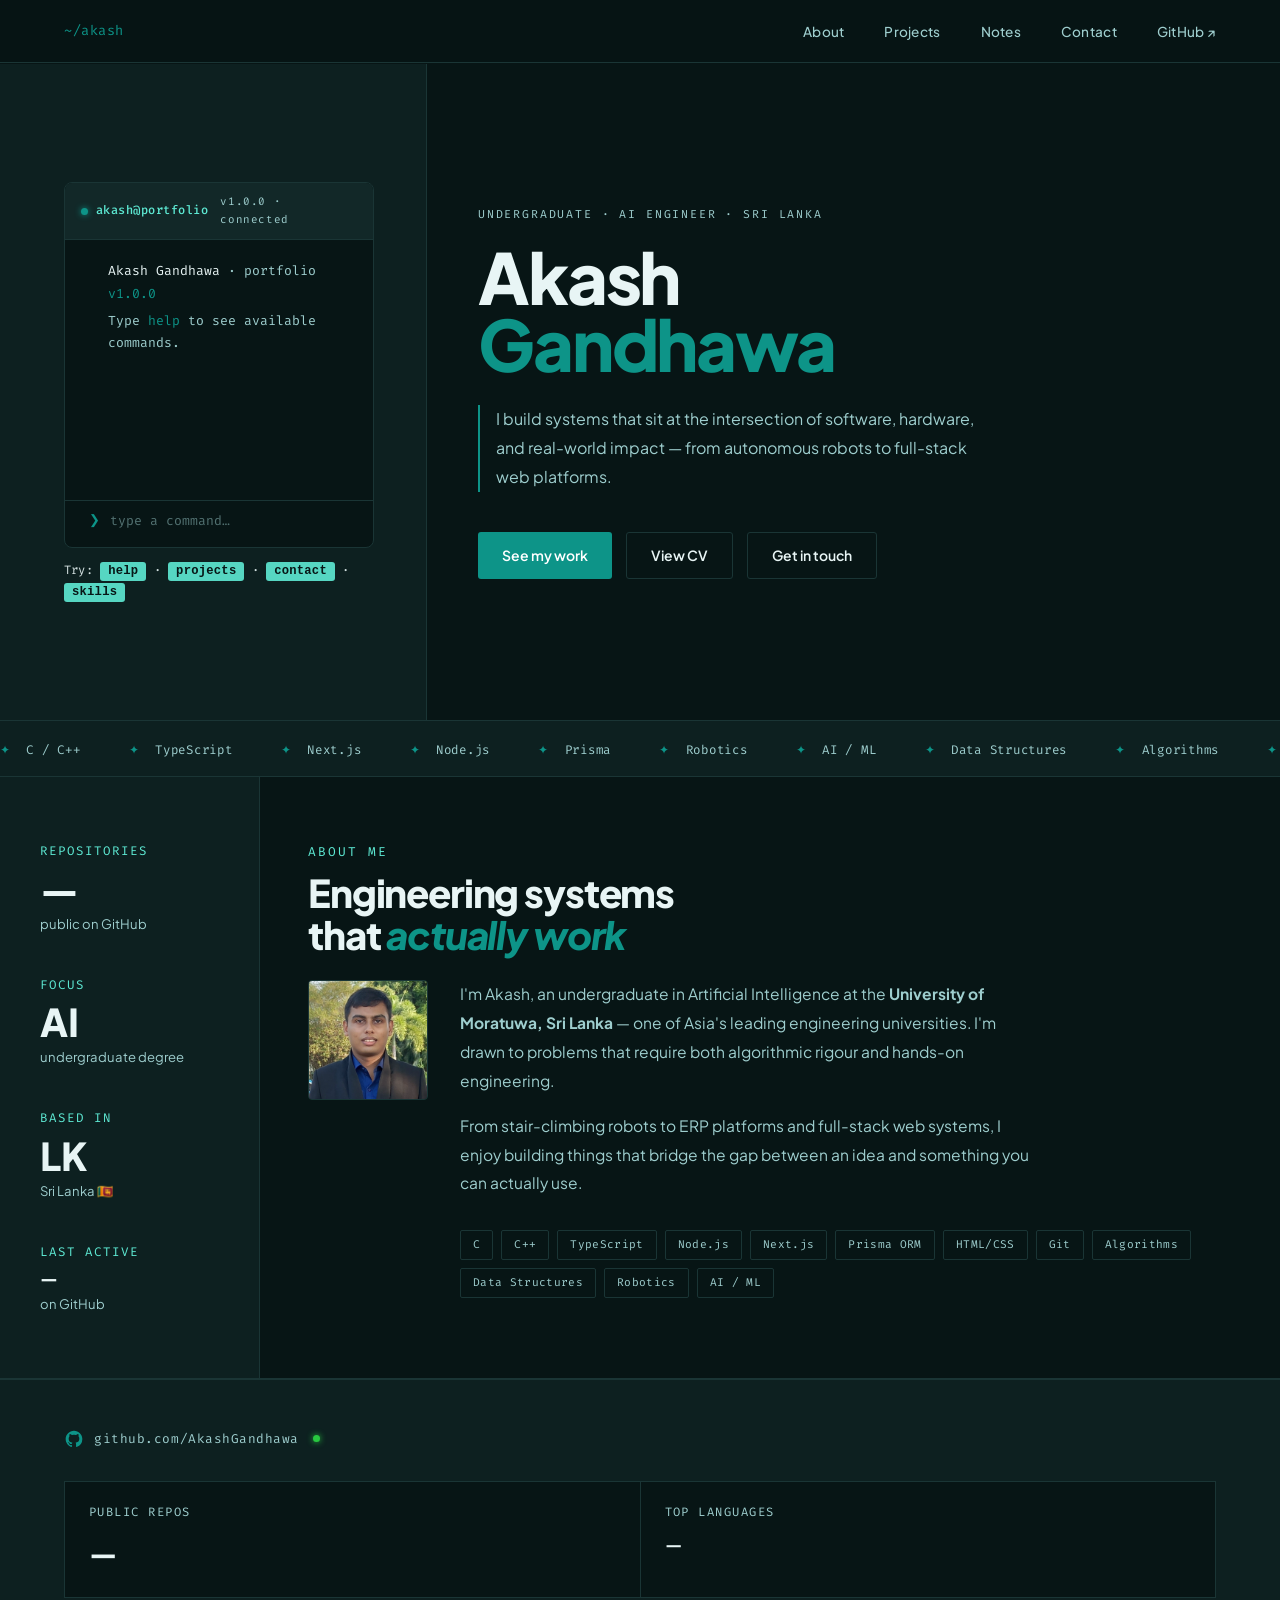
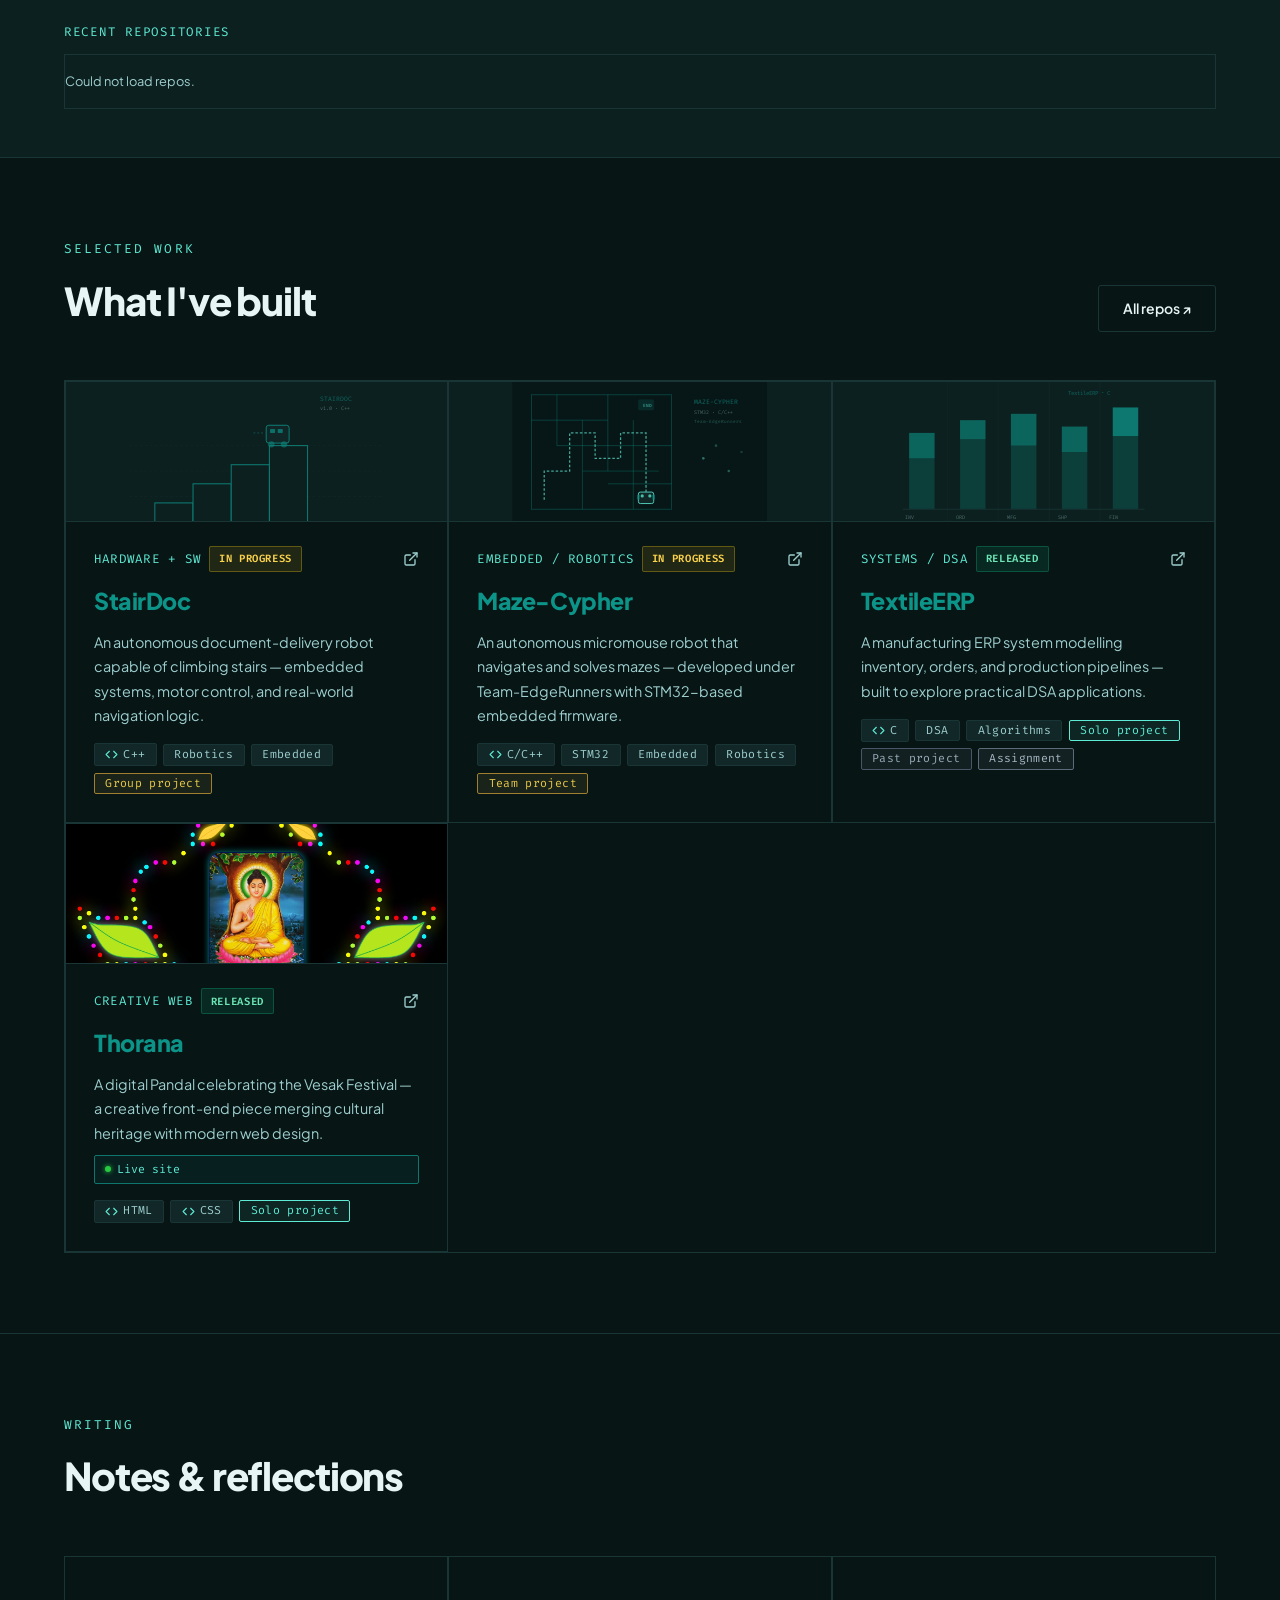
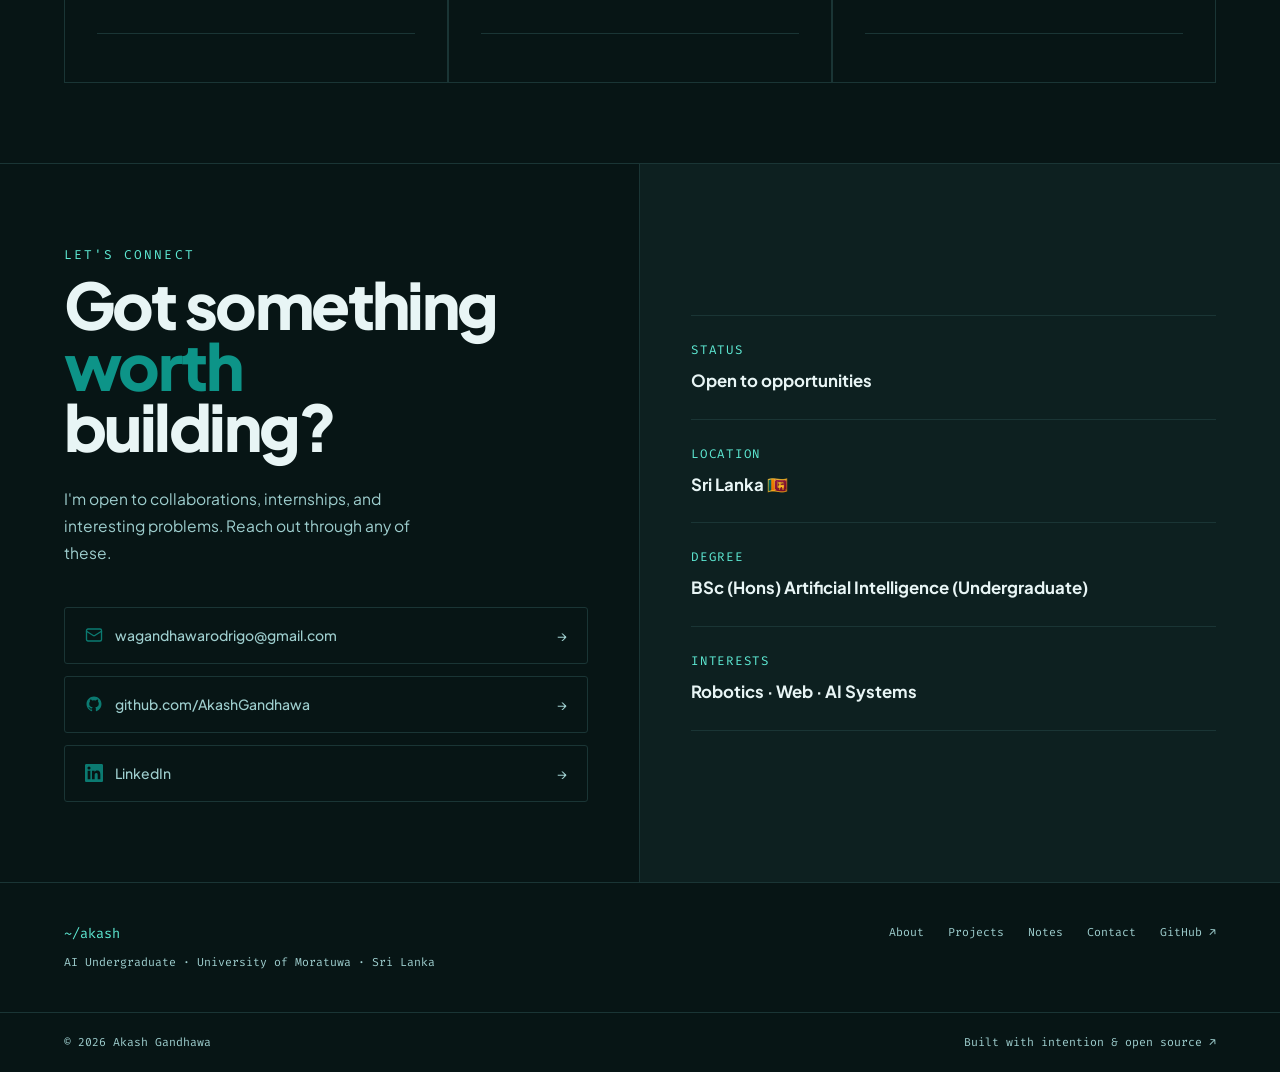
==== commit 0a4997ed: "improved the blog functionality" ====
--- a/index.html
+++ b/index.html
@@ -382,33 +382,33 @@
     </div>
     <div class="blog__grid reveal">
 
-      <div class="blog-card" onclick="openBlogModal('stairdoc')">
-        <div class="blog-card__kicker">Robotics</div>
-        <div class="blog-card__title">How StairDoc Climbs Stairs</div>
-        <div class="blog-card__excerpt">The mechanical and software challenges behind building a robot that navigates staircases autonomously.</div>
+      <div class="blog-card blog-card--loading" data-slug="stairdoc" onclick="openBlogModal('stairdoc')">
+        <div class="blog-card__kicker"></div>
+        <div class="blog-card__title"></div>
+        <div class="blog-card__excerpt"></div>
         <div class="blog-card__footer">
-          <span class="blog-card__date">June 2026</span>
-          <span class="blog-card__read">5 min read →</span>
-        </div>
-      </div>
-
-      <div class="blog-card" onclick="openBlogModal('dsa-assignment-textile-erp')">
-        <div class="blog-card__kicker">Engineering</div>
-        <div class="blog-card__title">DSA in the Real World: Lessons from TextileERP</div>
-        <div class="blog-card__excerpt">What building a manufacturing ERP in C taught me about data structures beyond the classroom.</div>
+          <span class="blog-card__date"></span>
+          <span class="blog-card__read"></span>
+        </div>
+      </div>
+
+      <div class="blog-card blog-card--loading" data-slug="dsa-assignment-textile-erp" onclick="openBlogModal('dsa-assignment-textile-erp')">
+        <div class="blog-card__kicker"></div>
+        <div class="blog-card__title"></div>
+        <div class="blog-card__excerpt"></div>
         <div class="blog-card__footer">
-          <span class="blog-card__date">May 2026</span>
-          <span class="blog-card__read">4 min read →</span>
-        </div>
-      </div>
-
-      <div class="blog-card" onclick="openBlogModal('unitech-assist')">
-        <div class="blog-card__kicker">Web Dev</div>
-        <div class="blog-card__title">What I Learned Building a Full-Stack App Solo</div>
-        <div class="blog-card__excerpt">Reflections on shipping the university IT ticketing system — from schema design to deployment.</div>
+          <span class="blog-card__date"></span>
+          <span class="blog-card__read"></span>
+        </div>
+      </div>
+
+      <div class="blog-card blog-card--loading" data-slug="unitech-assist" onclick="openBlogModal('unitech-assist')">
+        <div class="blog-card__kicker"></div>
+        <div class="blog-card__title"></div>
+        <div class="blog-card__excerpt"></div>
         <div class="blog-card__footer">
-          <span class="blog-card__date">April 2026</span>
-          <span class="blog-card__read">6 min read →</span>
+          <span class="blog-card__date"></span>
+          <span class="blog-card__read"></span>
         </div>
       </div>
 
@@ -469,7 +469,7 @@
       </nav>
     </div>
     <div class="footer__bottom">
-      <span>© 2026 Akash Gandhawa</span>
+      <span>© <span id="footer-year"></span> Akash Gandhawa</span>
       <span>Built with intention &amp; <a href="https://github.com/AkashGandhawa/AkashGandhawa.github.io" target="_blank" rel="noopener">open source ↗</a></span>
     </div>
   </footer>
--- a/styles/style.css
+++ b/styles/style.css
@@ -1047,6 +1047,42 @@
   border-radius: 2px;
   border: 1px solid var(--border);
 }
+/* ── BLOG CARD LOADING STATE ── */
+.blog-card--loading .blog-card__kicker,
+.blog-card--loading .blog-card__title,
+.blog-card--loading .blog-card__excerpt,
+.blog-card--loading .blog-card__date,
+.blog-card--loading .blog-card__read {
+  background: linear-gradient(90deg, var(--surface2) 25%, var(--border) 50%, var(--surface2) 75%);
+  background-size: 200% 100%;
+  animation: shimmer 1.4s infinite;
+  border-radius: 3px;
+  color: transparent;
+  user-select: none;
+}
+
+/* ── BLOG MODAL SPINNER ── */
+.blog-modal__loading {
+  display: flex;
+  align-items: center;
+  gap: 0.75rem;
+  color: var(--muted);
+  font-family: var(--f-mono);
+  font-size: 0.82rem;
+  padding: 1rem 0;
+}
+.blog-modal__spinner {
+  width: 16px; height: 16px;
+  border: 2px solid var(--border);
+  border-top-color: var(--teal-text);
+  border-radius: 50%;
+  animation: spin 0.7s linear infinite;
+  flex-shrink: 0;
+}
+@keyframes spin {
+  to { transform: rotate(360deg); }
+}
+
 /* ── BLOG ── */
 .blog { padding: 5rem 5vw; border-top: 1px solid var(--border); }
 .blog__grid {
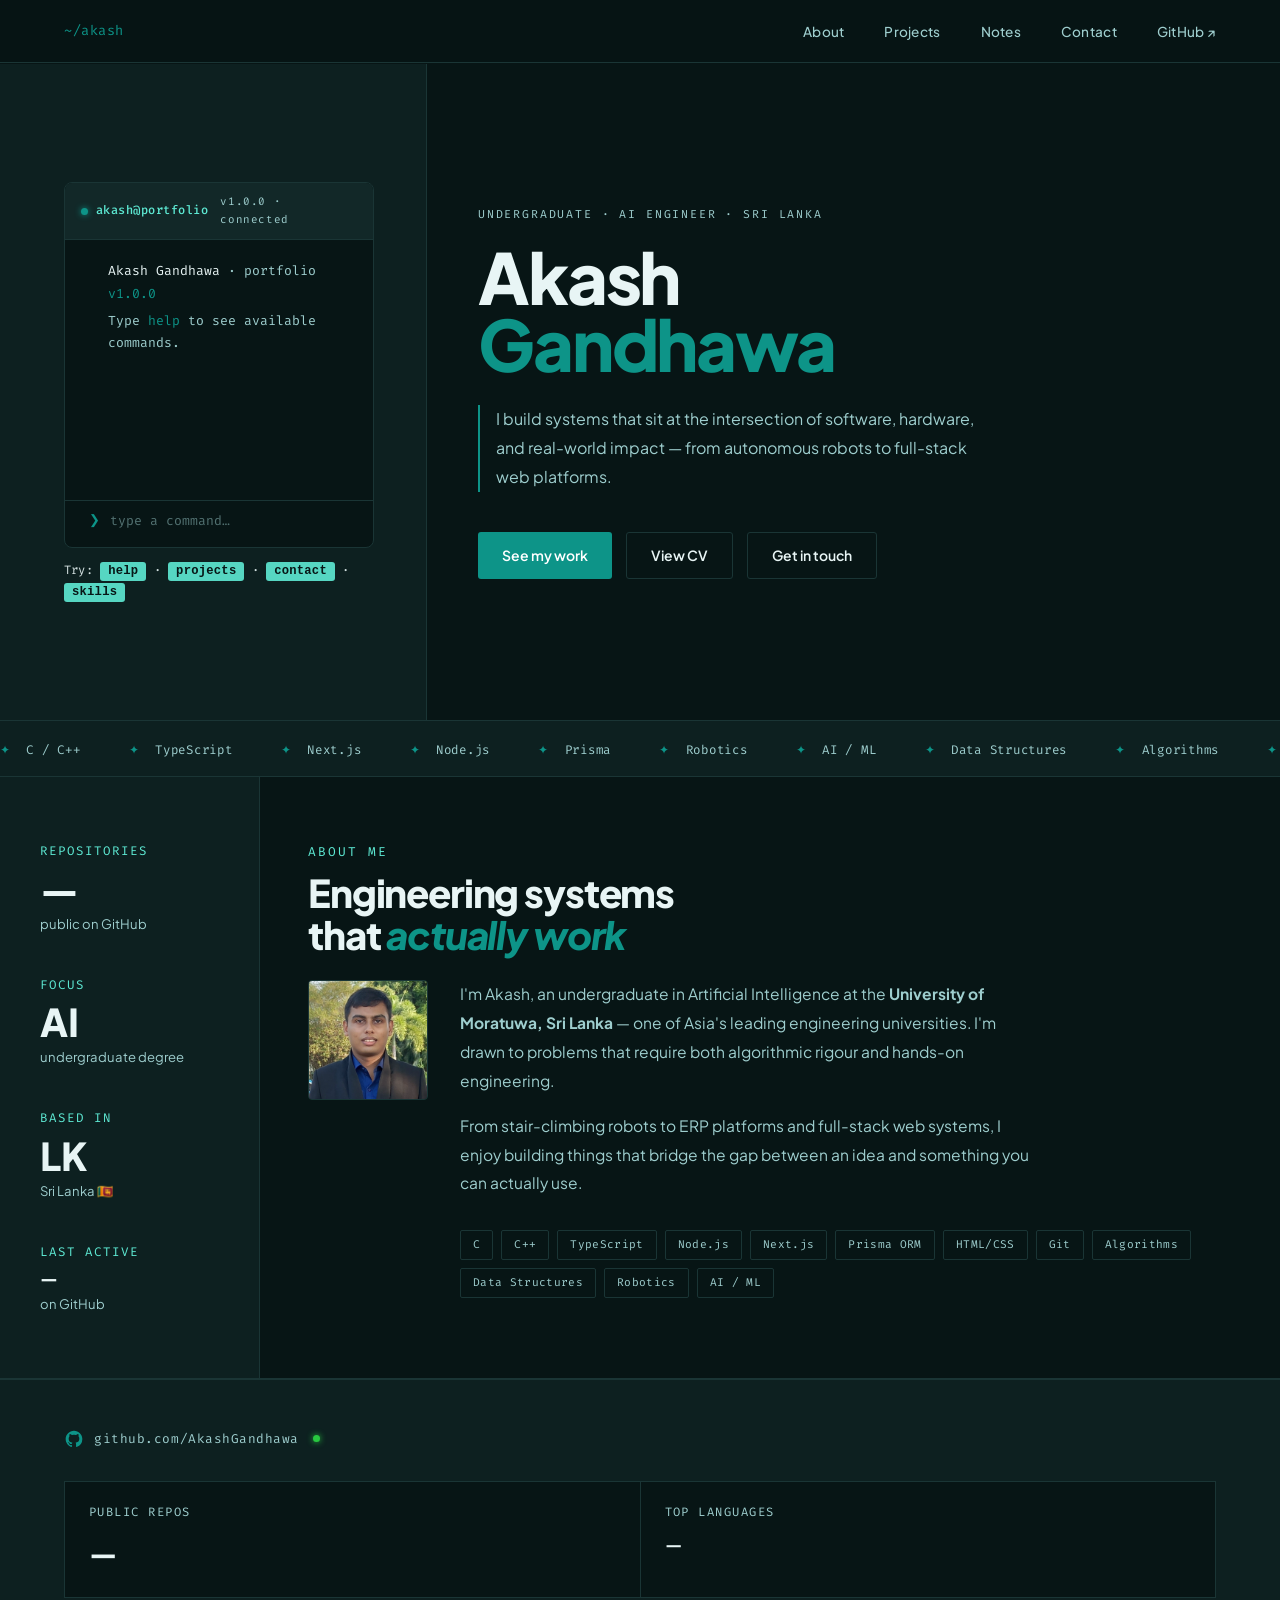
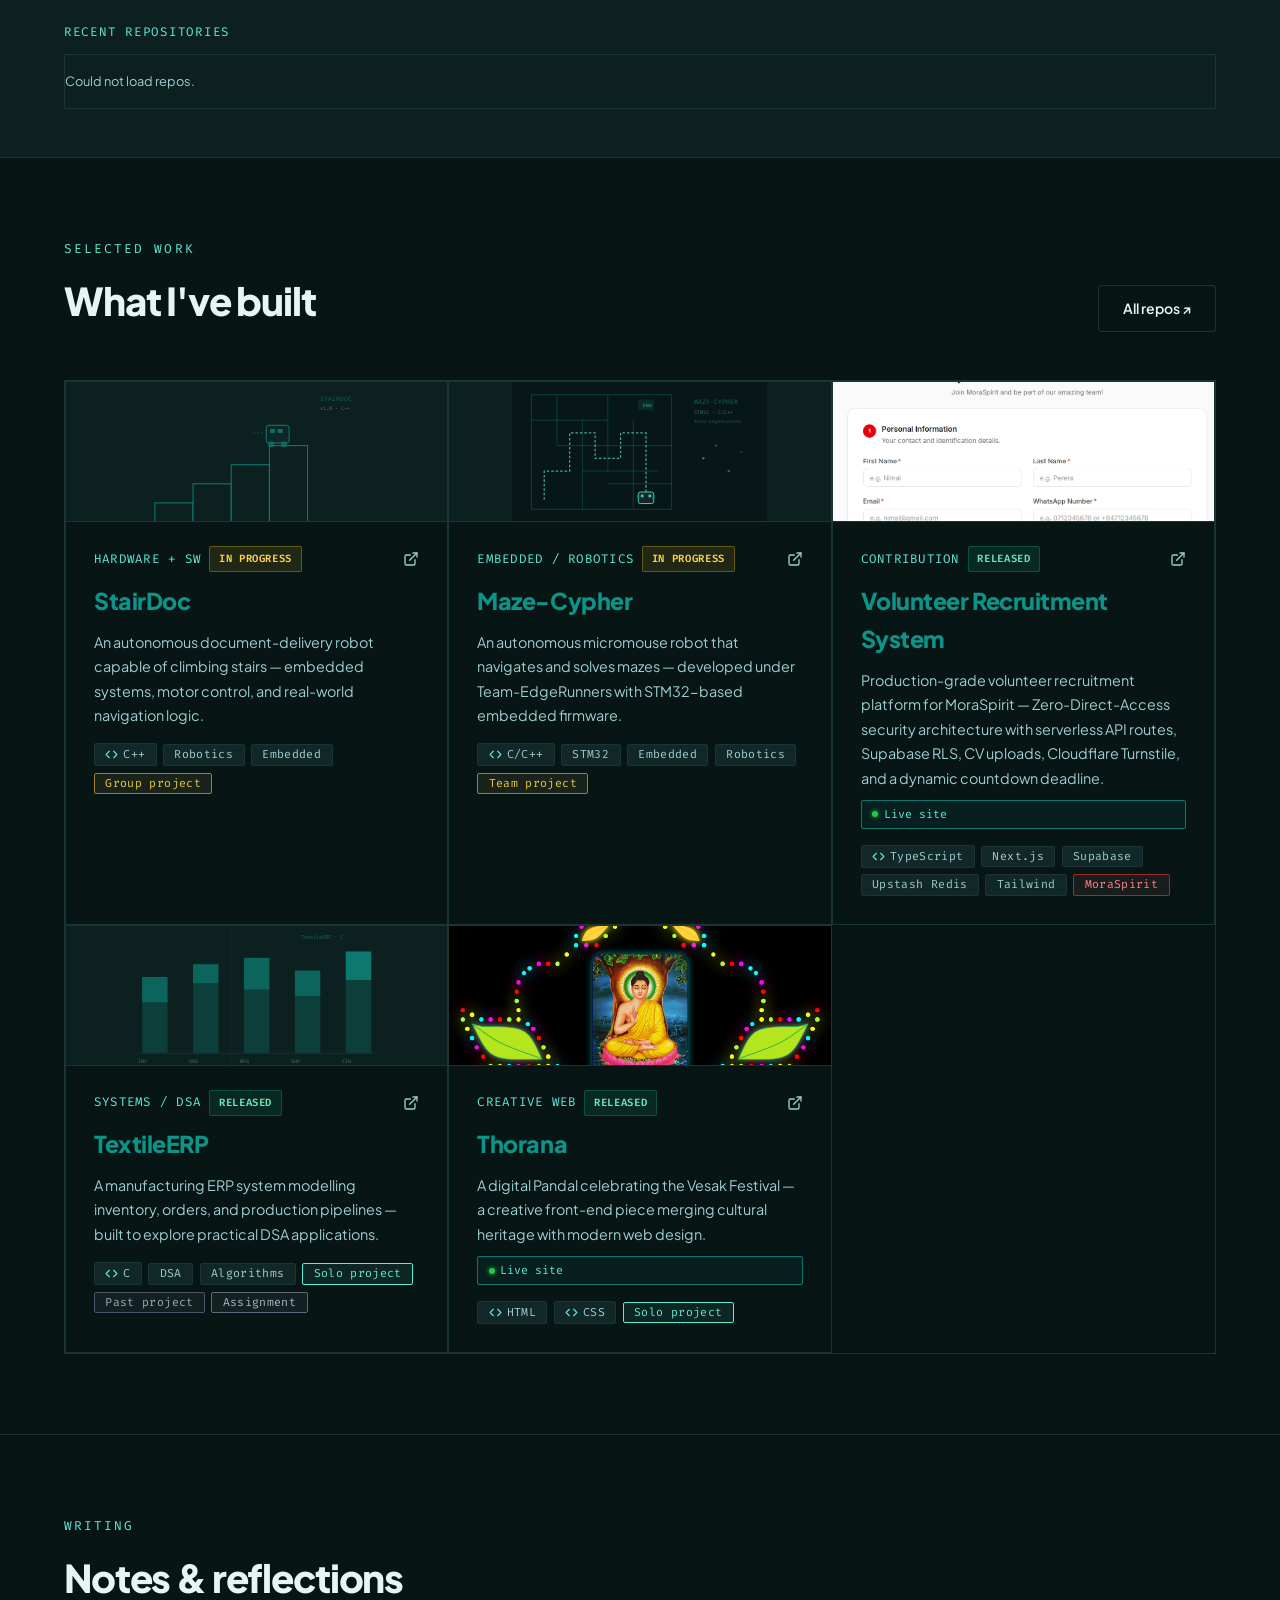
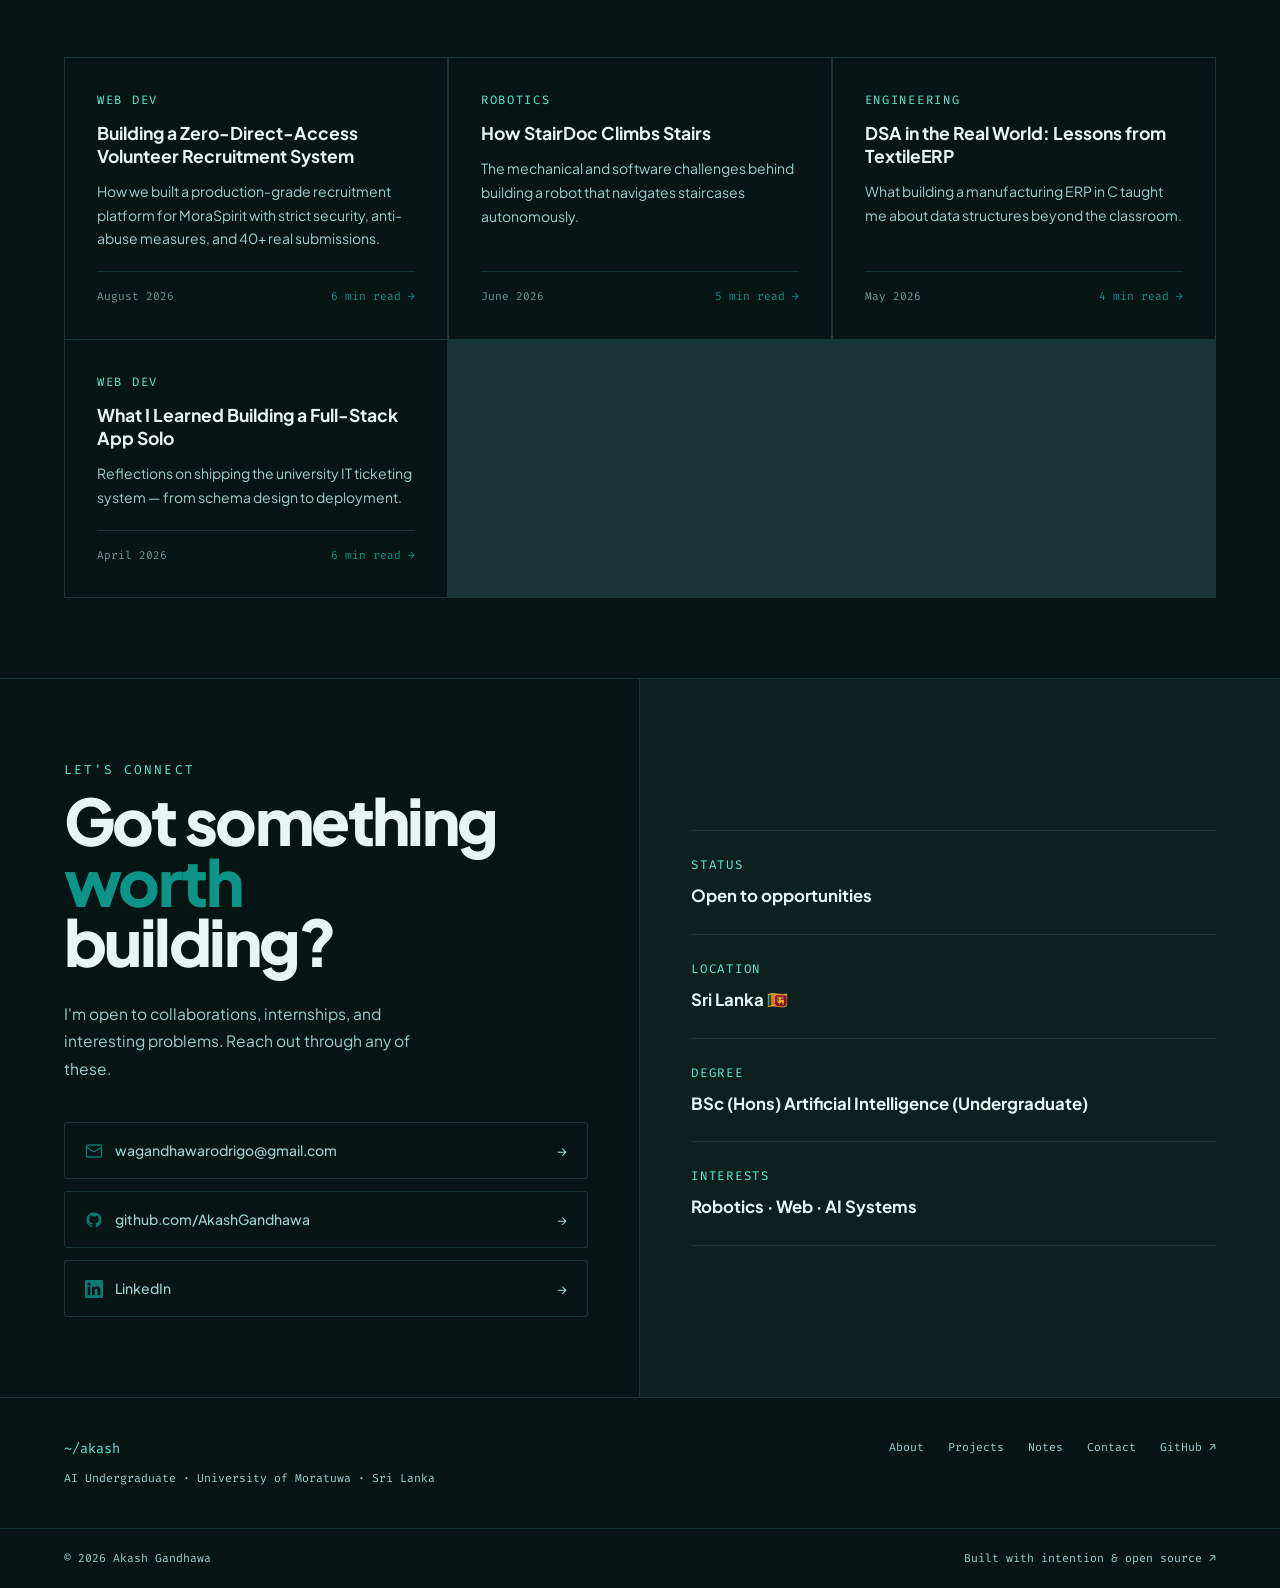
==== commit c99abfb6: "Added my real world project contribution of the volunteer application submission system for moraspir" ====
--- a/index.html
+++ b/index.html
@@ -312,6 +312,35 @@
         </div>
       </div>
 
+      <!-- MoraSpirit Volunteer Recruitment -->
+      <div class="project-card">
+        <div class="project-card__visual" data-lightbox-src="assets/ms-recruitment-portal.jpeg" data-lightbox-type="img">
+          <img src="assets/ms-recruitment-portal.jpeg" alt="MoraSpirit Volunteer Recruitment Portal screenshot" style="width:100%;height:140px;object-fit:cover;display:block;" />
+        </div>
+        <div class="project-card__body">
+          <div class="project-card__meta">
+            <span class="project-card__meta-left">
+              <span class="project-card__type">Contribution</span>
+              <span class="status-badge status-badge--released">Released</span>
+            </span>
+            <a href="https://lnkd.in/gDYU-wvp" target="_blank" rel="noopener" class="project-card__arrow" title="Open repo in new tab">
+              <svg viewBox="0 0 24 24" fill="none" stroke="currentColor" stroke-width="2" stroke-linecap="round" stroke-linejoin="round" width="16" height="16"><path d="M18 13v6a2 2 0 0 1-2 2H5a2 2 0 0 1-2-2V8a2 2 0 0 1 2-2h6"/><polyline points="15 3 21 3 21 9"/><line x1="10" y1="14" x2="21" y2="3"/></svg>
+            </a>
+          </div>
+          <div class="project-card__name">Volunteer Recruitment System</div>
+          <div class="project-card__desc">Production-grade volunteer recruitment platform for MoraSpirit — Zero-Direct-Access security architecture with serverless API routes, Supabase RLS, CV uploads, Cloudflare Turnstile, and a dynamic countdown deadline.</div>
+          <a href="https://lnkd.in/gPcv9XAV" target="_blank" rel="noopener" class="project-card__live">Live site</a>
+          <div class="project-card__tags">
+            <span class="lang-tag"><svg viewBox="0 0 24 24" fill="none" stroke="currentColor" stroke-width="2" stroke-linecap="round" stroke-linejoin="round"><polyline points="16 18 22 12 16 6"/><polyline points="8 6 2 12 8 18"/></svg>TypeScript</span>
+            <span class="project-row__tag">Next.js</span>
+            <span class="project-row__tag">Supabase</span>
+            <span class="project-row__tag">Upstash Redis</span>
+            <span class="project-row__tag">Tailwind</span>
+            <span class="tag--org">MoraSpirit</span>
+          </div>
+        </div>
+      </div>
+
       <!-- TextileERP -->
       <div class="project-card" data-repo="textile-erp">
         <div class="project-card__visual" data-lightbox-type="svg">
@@ -382,33 +411,43 @@
     </div>
     <div class="blog__grid reveal">
 
-      <div class="blog-card blog-card--loading" data-slug="stairdoc" onclick="openBlogModal('stairdoc')">
-        <div class="blog-card__kicker"></div>
-        <div class="blog-card__title"></div>
-        <div class="blog-card__excerpt"></div>
+      <div class="blog-card blog-card--loading" data-slug="zero-direct-access-recruitment" onclick="openBlogModal('zero-direct-access-recruitment')">
+        <div class="blog-card__kicker">Web Dev</div>
+        <div class="blog-card__title">Building a Zero-Direct-Access Volunteer Recruitment System</div>
+        <div class="blog-card__excerpt">How we built a production-grade recruitment platform for MoraSpirit with strict security, anti-abuse measures, and 40+ real submissions.</div>
         <div class="blog-card__footer">
-          <span class="blog-card__date"></span>
-          <span class="blog-card__read"></span>
-        </div>
-      </div>
-
-      <div class="blog-card blog-card--loading" data-slug="dsa-assignment-textile-erp" onclick="openBlogModal('dsa-assignment-textile-erp')">
-        <div class="blog-card__kicker"></div>
-        <div class="blog-card__title"></div>
-        <div class="blog-card__excerpt"></div>
+          <span class="blog-card__date">August 2026</span>
+          <span class="blog-card__read">6 min read →</span>
+        </div>
+      </div>
+
+            <div class="blog-card blog-card--loading" data-slug="how-stairdoc-works" onclick="openBlogModal('how-stairdoc-works')">
+        <div class="blog-card__kicker">Robotics</div>
+        <div class="blog-card__title">How StairDoc Climbs Stairs</div>
+        <div class="blog-card__excerpt">The mechanical and software challenges behind building a robot that navigates staircases autonomously.</div>
         <div class="blog-card__footer">
-          <span class="blog-card__date"></span>
-          <span class="blog-card__read"></span>
-        </div>
-      </div>
-
-      <div class="blog-card blog-card--loading" data-slug="unitech-assist" onclick="openBlogModal('unitech-assist')">
-        <div class="blog-card__kicker"></div>
-        <div class="blog-card__title"></div>
-        <div class="blog-card__excerpt"></div>
+          <span class="blog-card__date">June 2026</span>
+          <span class="blog-card__read">5 min read →</span>
+        </div>
+      </div>
+
+      <div class="blog-card blog-card--loading" data-slug="dsa-in-the-real-world" onclick="openBlogModal('dsa-in-the-real-world')">
+        <div class="blog-card__kicker">Engineering</div>
+        <div class="blog-card__title">DSA in the Real World: Lessons from TextileERP</div>
+        <div class="blog-card__excerpt">What building a manufacturing ERP in C taught me about data structures beyond the classroom.</div>
         <div class="blog-card__footer">
-          <span class="blog-card__date"></span>
-          <span class="blog-card__read"></span>
+          <span class="blog-card__date">May 2026</span>
+          <span class="blog-card__read">4 min read →</span>
+        </div>
+      </div>
+
+      <div class="blog-card blog-card--loading" data-slug="building-with-nextjs-prisma" onclick="openBlogModal('building-with-nextjs-prisma')">
+        <div class="blog-card__kicker">Web Dev</div>
+        <div class="blog-card__title">What I Learned Building a Full-Stack App Solo</div>
+        <div class="blog-card__excerpt">Reflections on shipping the university IT ticketing system — from schema design to deployment.</div>
+        <div class="blog-card__footer">
+          <span class="blog-card__date">April 2026</span>
+          <span class="blog-card__read">6 min read →</span>
         </div>
       </div>
 
@@ -469,7 +508,7 @@
       </nav>
     </div>
     <div class="footer__bottom">
-      <span>© <span id="footer-year"></span> Akash Gandhawa</span>
+      <span>© 2026 Akash Gandhawa</span>
       <span>Built with intention &amp; <a href="https://github.com/AkashGandhawa/AkashGandhawa.github.io" target="_blank" rel="noopener">open source ↗</a></span>
     </div>
   </footer>
--- a/styles/style.css
+++ b/styles/style.css
@@ -584,6 +584,11 @@
   background: rgba(16,185,129,0.12);
   border: 1px solid rgba(16,185,129,0.3);
 }
+.status-badge--completed {
+  color: #7FC8F8;
+  background: rgba(16,129,185,0.12);
+  border: 1px solid rgba(16,129,185,0.3);
+}
 .status-badge--in-progress {
   color: #FCD34D;
   background: rgba(250,204,21,0.1);
@@ -694,6 +699,8 @@
 .tag--solo,
 .tag--group,
 .tag--past,
+.tag--org,
+.tag--contribution,
 .project-row__tag,
 .lang-tag {
   display: inline-flex;
@@ -723,6 +730,16 @@
   border: 1px solid #4A5568;
   color: #9AABB8;
   background: rgba(154,171,184,0.07);
+}
+.tag--org {
+  border: 1px solid #9B2C2C;
+  color: #FC8181;
+  background: rgba(252,129,129,0.08);
+}
+.tag--contribution {
+  border: 1px solid #5B6B7A;
+  color: #A8B8C4;
+  background: rgba(168,184,196,0.07);
 }
 .project-row__tag {
   background: var(--surface2);
@@ -1060,6 +1077,10 @@
   color: transparent;
   user-select: none;
 }
+/* .blog-card--loaded,
+.blog-card--error { */
+  /* content visible, no shimmer */
+/*} */
 
 /* ── BLOG MODAL SPINNER ── */
 .blog-modal__loading {
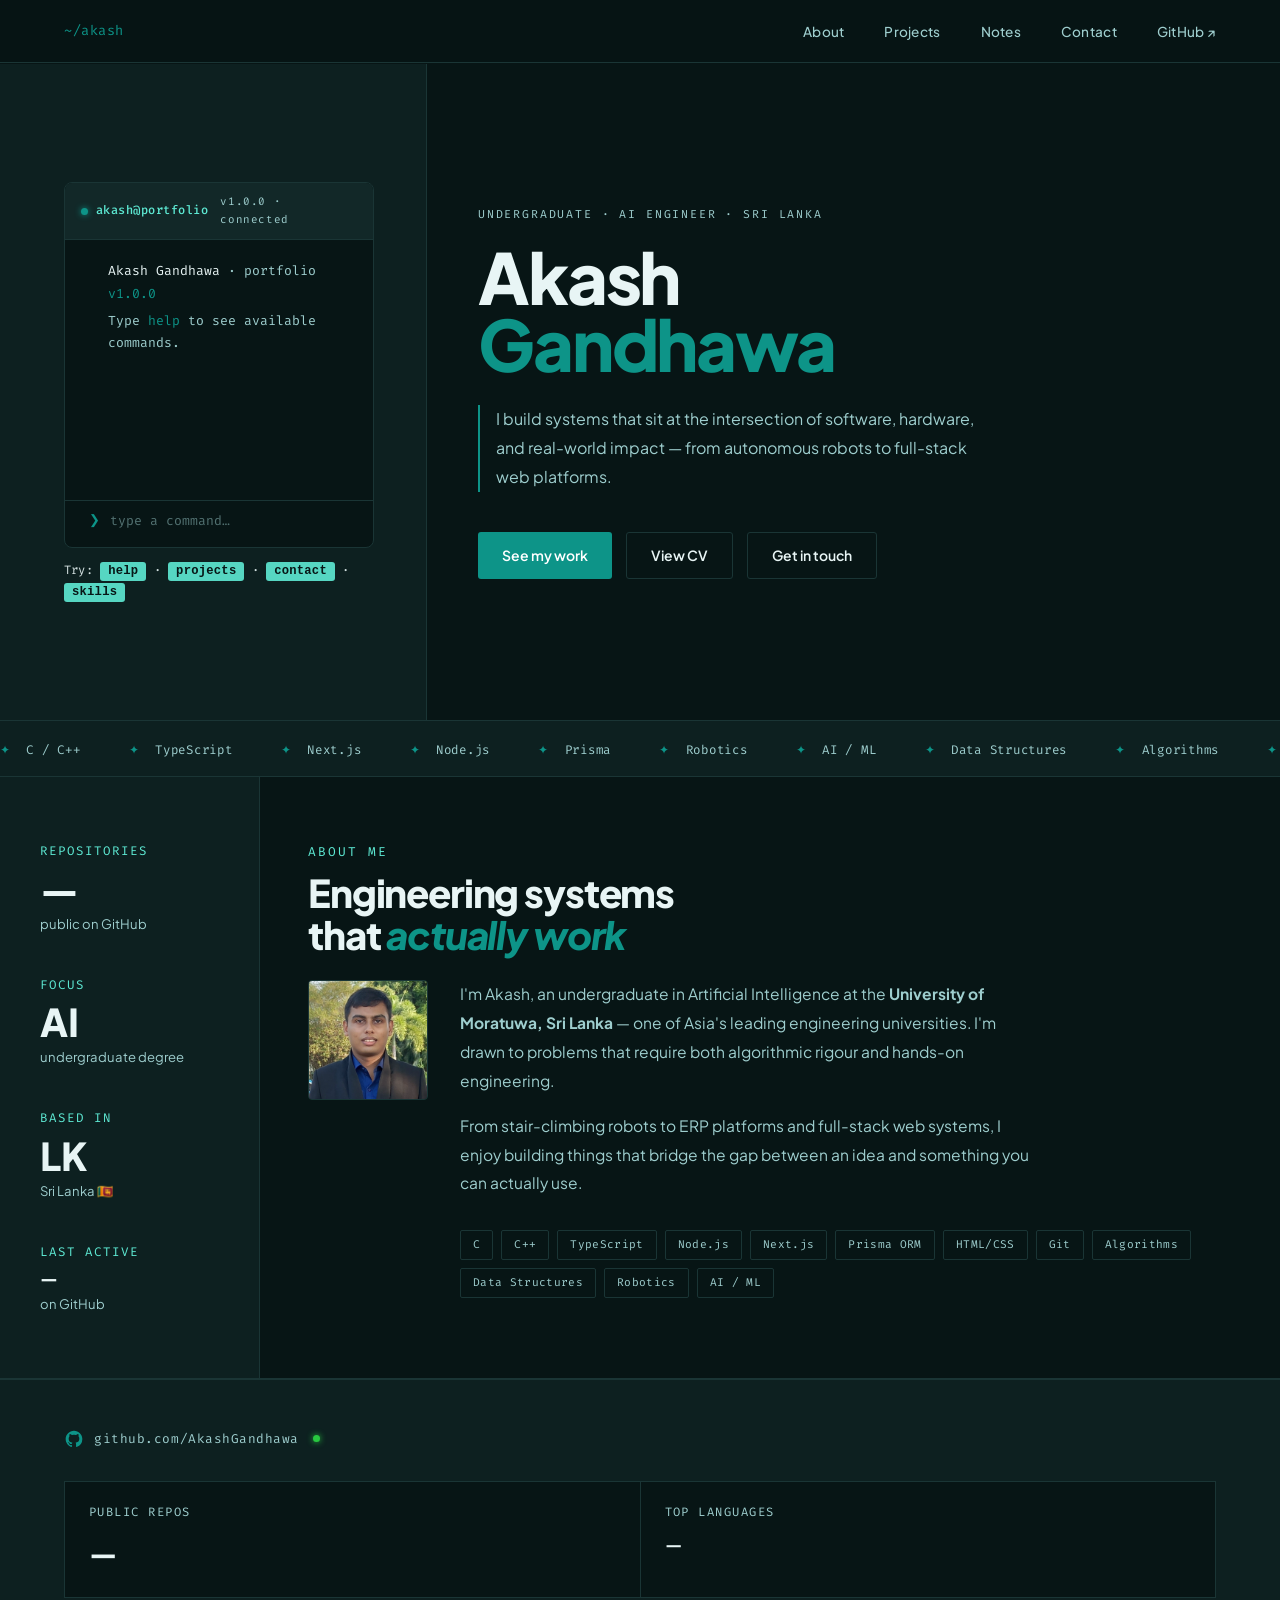
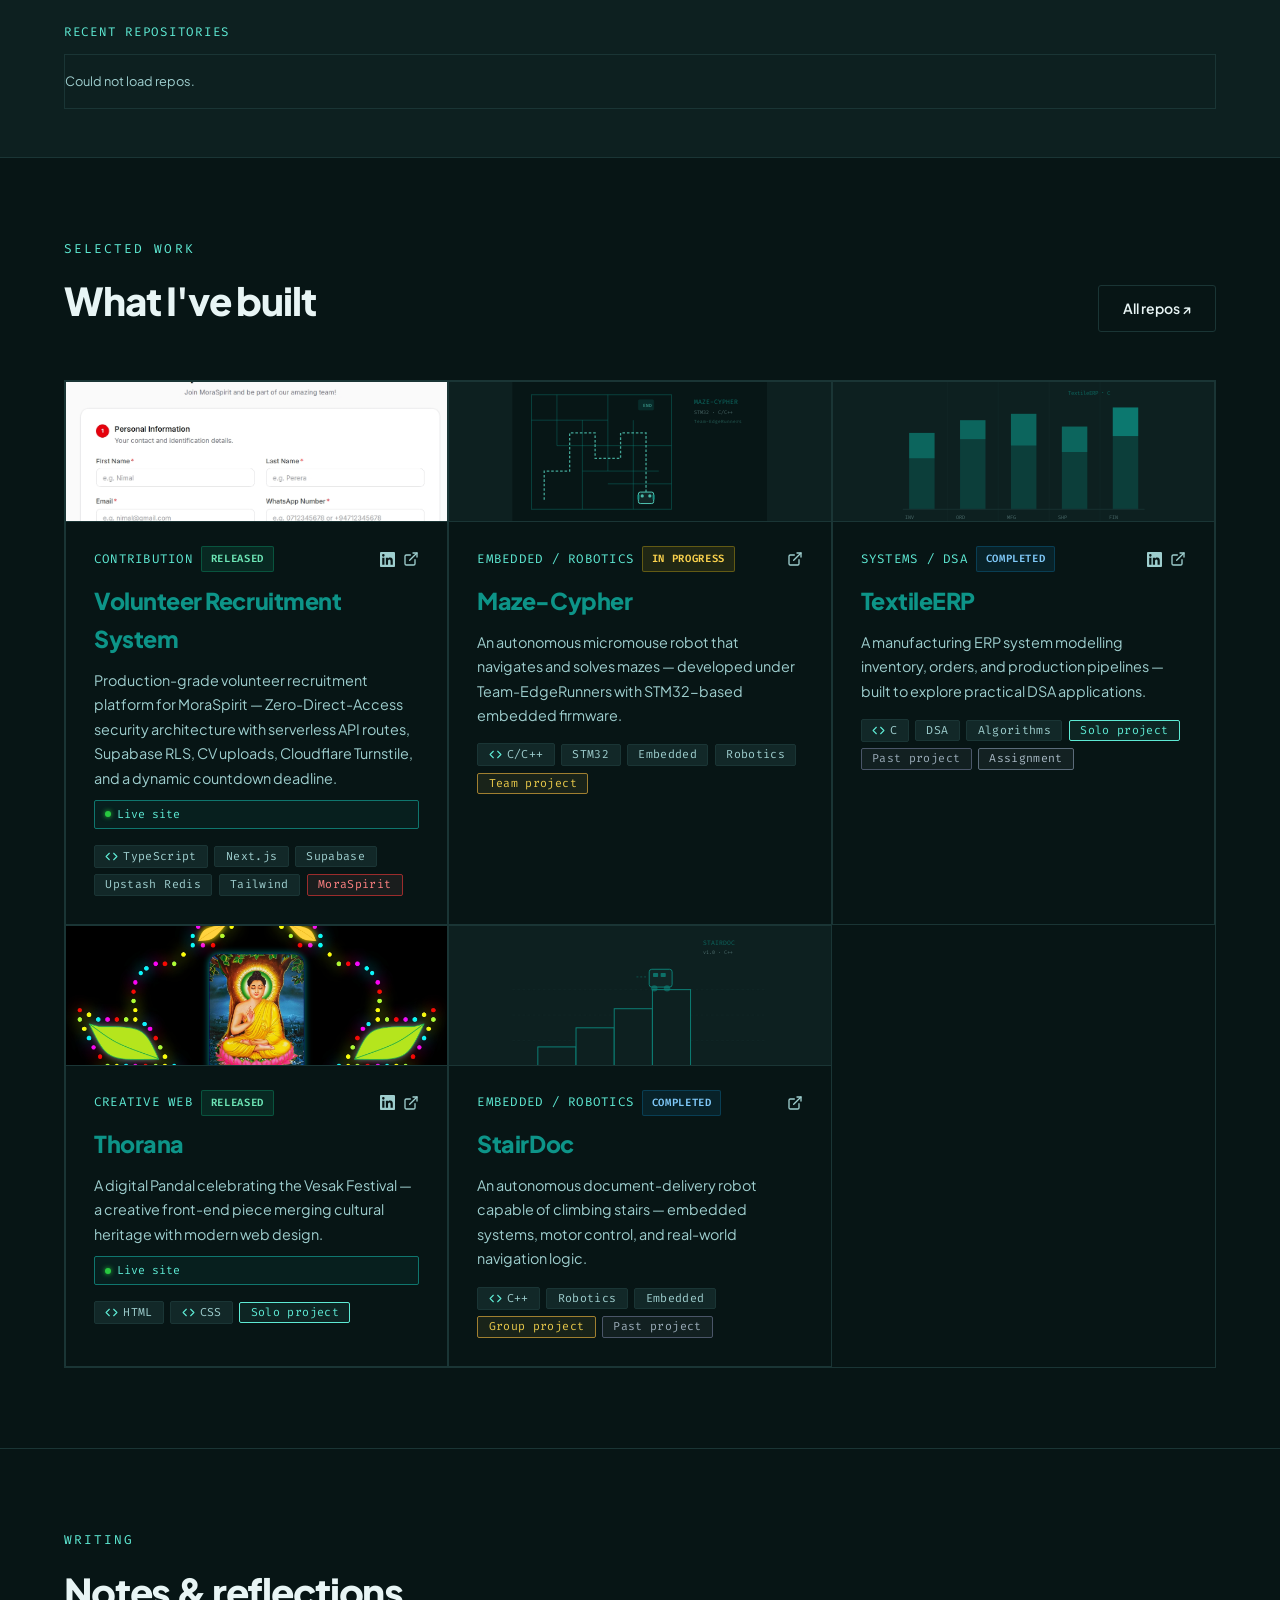
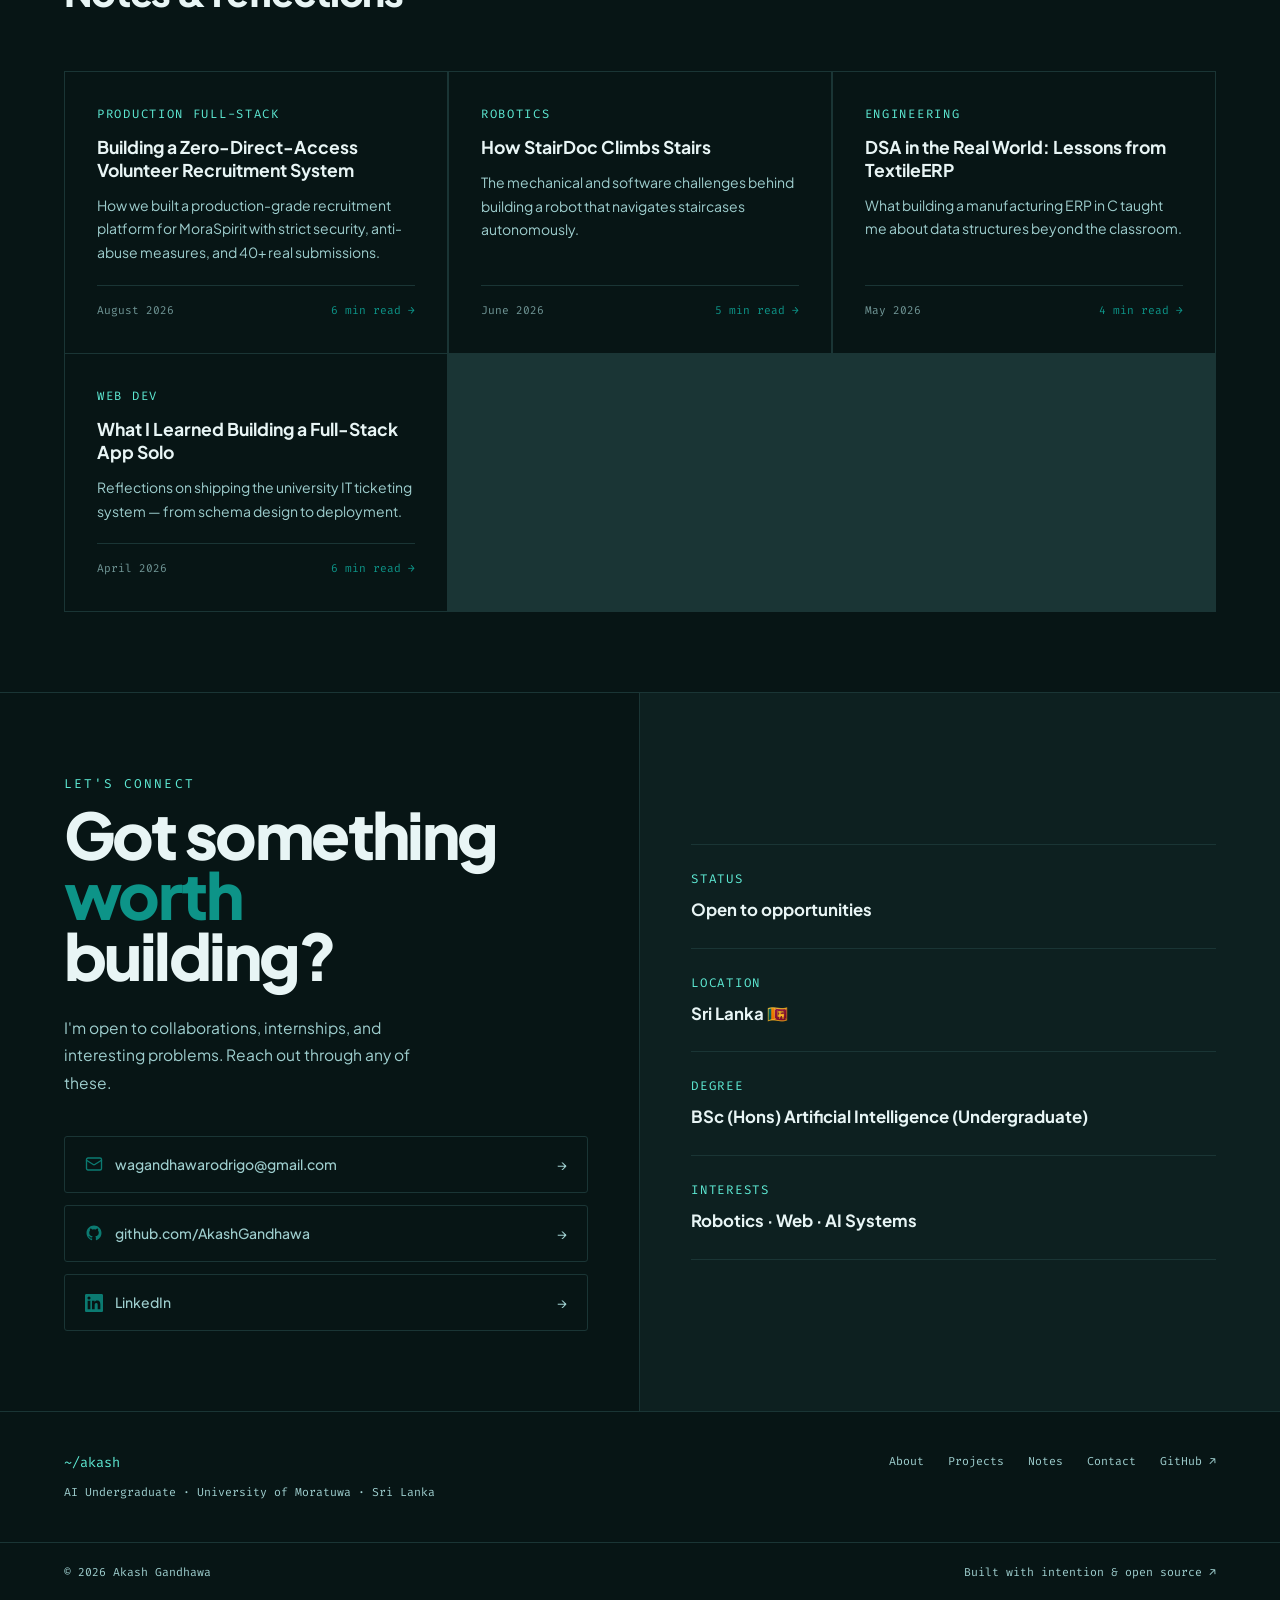
==== commit 6916a51a: "fix: correct blog slugs, add LinkedIn post links to project cards, fix volunteer article missing tit" ====
--- a/index.html
+++ b/index.html
@@ -206,45 +206,32 @@
 
     <div class="projects-grid reveal">
 
-      <!-- StairDoc -->
+      <!-- Volunteer Recruitment System (MoraSpirit) -->
       <div class="project-card">
-        <div class="project-card__visual" data-lightbox-type="svg">
-          <svg viewBox="0 0 400 220" fill="none" xmlns="http://www.w3.org/2000/svg">
-            <line x1="0" y1="220" x2="400" y2="220" stroke="#1A3535" stroke-width="1"/>
-            <line x1="0" y1="180" x2="400" y2="180" stroke="#1A3535" stroke-width="0.5" stroke-dasharray="4 4"/>
-            <line x1="0" y1="140" x2="400" y2="140" stroke="#1A3535" stroke-width="0.5" stroke-dasharray="4 4"/>
-            <line x1="0" y1="100" x2="400" y2="100" stroke="#1A3535" stroke-width="0.5" stroke-dasharray="4 4"/>
-            <rect x="40" y="190" width="60" height="30" fill="#0D2020" stroke="#0D9488" stroke-width="1.5"/>
-            <rect x="100" y="160" width="60" height="60" fill="#0D2020" stroke="#0D9488" stroke-width="1.5"/>
-            <rect x="160" y="130" width="60" height="90" fill="#0D2020" stroke="#0D9488" stroke-width="1.5"/>
-            <rect x="220" y="100" width="60" height="120" fill="#0D2020" stroke="#0D9488" stroke-width="1.5"/>
-            <rect x="215" y="68" width="36" height="28" rx="4" fill="#122828" stroke="#0D9488" stroke-width="1.5"/>
-            <rect x="221" y="74" width="8" height="6" rx="1" fill="#0D9488" opacity="0.8"/>
-            <rect x="233" y="74" width="8" height="6" rx="1" fill="#0D9488" opacity="0.8"/>
-            <circle cx="223" cy="98" r="5" fill="#0D9488" opacity="0.6"/>
-            <circle cx="243" cy="98" r="5" fill="#0D9488" opacity="0.6"/>
-            <line x1="195" y1="80" x2="210" y2="80" stroke="#0D9488" stroke-width="1.5" stroke-dasharray="3 3" opacity="0.5"/>
-            <text x="300" y="30" font-family="Fira Code, monospace" font-size="10" fill="#0D9488" opacity="0.7">STAIRDOC</text>
-            <text x="300" y="44" font-family="Fira Code, monospace" font-size="8" fill="#9ECECE" opacity="0.5">v1.0 · C++</text>
-          </svg>
+        <div class="project-card__visual" data-lightbox-src="assets/ms-recruitment-portal.jpeg" data-lightbox-type="img">
+          <img src="assets/ms-recruitment-portal.jpeg" alt="MoraSpirit Volunteer Recruitment Portal screenshot" style="width:100%;height:140px;object-fit:cover;display:block;" />
         </div>
         <div class="project-card__body">
           <div class="project-card__meta">
             <span class="project-card__meta-left">
-              <span class="project-card__type">Hardware + SW</span>
-              <span class="status-badge status-badge--in-progress">In Progress</span>
+              <span class="project-card__type">Contribution</span>
+              <span class="status-badge status-badge--released">Released</span>
             </span>
-            <a href="https://github.com/AkashGandhawa/stairdoc" target="_blank" rel="noopener" class="project-card__arrow" title="Open repo in new tab">
-              <svg viewBox="0 0 24 24" fill="none" stroke="currentColor" stroke-width="2" stroke-linecap="round" stroke-linejoin="round" width="16" height="16"><path d="M18 13v6a2 2 0 0 1-2 2H5a2 2 0 0 1-2-2V8a2 2 0 0 1 2-2h6"/><polyline points="15 3 21 3 21 9"/><line x1="10" y1="14" x2="21" y2="3"/></svg>
-            </a>
-          </div>
-          <div class="project-card__name">StairDoc</div>
-          <div class="project-card__desc">An autonomous document-delivery robot capable of climbing stairs — embedded systems, motor control, and real-world navigation logic.</div>
+            <span style="display:inline-flex;align-items:center;gap:0.5rem">
+              <a href="https://lnkd.in/p/d-Zch4M9" target="_blank" rel="noopener" class="project-card__linkedin" title="LinkedIn post"><svg viewBox="0 0 24 24" fill="currentColor" width="15" height="15"><path d="M20.447 20.452h-3.554v-5.569c0-1.328-.027-3.037-1.852-3.037-1.853 0-2.136 1.445-2.136 2.939v5.667H9.351V9h3.414v1.561h.046c.477-.9 1.637-1.85 3.37-1.85 3.601 0 4.267 2.37 4.267 5.455v6.286zM5.337 7.433a2.062 2.062 0 0 1-2.063-2.065 2.064 2.064 0 1 1 2.063 2.065zm1.782 13.019H3.555V9h3.564v11.452zM22.225 0H1.771C.792 0 0 .774 0 1.729v20.542C0 23.227.792 24 1.771 24h20.451C23.2 24 24 23.227 24 22.271V1.729C24 .774 23.2 0 22.222 0h.003z"/></svg></a>
+              <a href="https://github.com/moraspirit/volunteer-recruitment-portal-new" target="_blank" rel="noopener" class="project-card__arrow" title="Open repo in new tab"><svg viewBox="0 0 24 24" fill="none" stroke="currentColor" stroke-width="2" stroke-linecap="round" stroke-linejoin="round" width="16" height="16"><path d="M18 13v6a2 2 0 0 1-2 2H5a2 2 0 0 1-2-2V8a2 2 0 0 1 2-2h6"/><polyline points="15 3 21 3 21 9"/><line x1="10" y1="14" x2="21" y2="3"/></svg></a>
+            </span>
+          </div>
+          <div class="project-card__name">Volunteer Recruitment System</div>
+          <div class="project-card__desc">Production-grade volunteer recruitment platform for MoraSpirit — Zero-Direct-Access security architecture with serverless API routes, Supabase RLS, CV uploads, Cloudflare Turnstile, and a dynamic countdown deadline.</div>
+          <a href="https://apply.moraspirit.com/" target="_blank" rel="noopener" class="project-card__live">Live site</a>
           <div class="project-card__tags">
-            <span class="lang-tag"><svg viewBox="0 0 24 24" fill="none" stroke="currentColor" stroke-width="2" stroke-linecap="round" stroke-linejoin="round"><polyline points="16 18 22 12 16 6"/><polyline points="8 6 2 12 8 18"/></svg>C++</span>
-            <span class="project-row__tag">Robotics</span>
-            <span class="project-row__tag">Embedded</span>
-            <span class="tag--group">Group project</span>
+            <span class="lang-tag"><svg viewBox="0 0 24 24" fill="none" stroke="currentColor" stroke-width="2" stroke-linecap="round" stroke-linejoin="round"><polyline points="16 18 22 12 16 6"/><polyline points="8 6 2 12 8 18"/></svg>TypeScript</span>
+            <span class="project-row__tag">Next.js</span>
+            <span class="project-row__tag">Supabase</span>
+            <span class="project-row__tag">Upstash Redis</span>
+            <span class="project-row__tag">Tailwind</span>
+            <span class="tag--org">MoraSpirit</span>
           </div>
         </div>
       </div>
@@ -253,11 +240,8 @@
       <div class="project-card">
         <div class="project-card__visual" data-lightbox-type="svg">
           <svg viewBox="0 0 400 220" fill="none" xmlns="http://www.w3.org/2000/svg">
-            <!-- maze grid -->
             <rect width="400" height="220" fill="#071515"/>
-            <!-- outer walls -->
             <rect x="30" y="20" width="220" height="180" fill="none" stroke="#0D9488" stroke-width="1.5" opacity="0.4"/>
-            <!-- inner maze walls -->
             <line x1="70"  y1="20"  x2="70"  y2="100" stroke="#0D9488" stroke-width="1.5" opacity="0.4"/>
             <line x1="110" y1="60"  x2="110" y2="200" stroke="#0D9488" stroke-width="1.5" opacity="0.4"/>
             <line x1="150" y1="20"  x2="150" y2="140" stroke="#0D9488" stroke-width="1.5" opacity="0.4"/>
@@ -266,28 +250,17 @@
             <line x1="70"  y1="100" x2="250" y2="100" stroke="#0D9488" stroke-width="1.5" opacity="0.4"/>
             <line x1="110" y1="140" x2="230" y2="140" stroke="#0D9488" stroke-width="1.5" opacity="0.4"/>
             <line x1="150" y1="160" x2="250" y2="160" stroke="#0D9488" stroke-width="1.5" opacity="0.4"/>
-            <!-- solution path -->
-            <polyline points="50,185 50,140 90,140 90,80 130,80 130,120 170,120 170,80 210,80 210,185"
-              stroke="#5EEAD4" stroke-width="2" fill="none" stroke-dasharray="4 3" opacity="0.8"/>
-            <!-- mouse robot -->
+            <polyline points="50,185 50,140 90,140 90,80 130,80 130,120 170,120 170,80 210,80 210,185" stroke="#5EEAD4" stroke-width="2" fill="none" stroke-dasharray="4 3" opacity="0.8"/>
             <rect x="198" y="173" width="24" height="18" rx="3" fill="#122828" stroke="#5EEAD4" stroke-width="1.5"/>
             <circle cx="204" cy="179" r="2.5" fill="#5EEAD4" opacity="0.9"/>
             <circle cx="216" cy="179" r="2.5" fill="#5EEAD4" opacity="0.9"/>
-            <!-- wheels -->
             <rect x="196" y="177" width="4" height="8" rx="1" fill="#0D9488" opacity="0.7"/>
             <rect x="220" y="177" width="4" height="8" rx="1" fill="#0D9488" opacity="0.7"/>
-            <!-- finish marker -->
             <rect x="198" y="28" width="24" height="16" rx="2" fill="#0D9488" opacity="0.2" stroke="#0D9488" stroke-width="1"/>
             <text x="205" y="40" font-family="Fira Code, monospace" font-size="7" fill="#5EEAD4" opacity="0.9">END</text>
-            <!-- labels -->
             <text x="285" y="35"  font-family="Fira Code, monospace" font-size="10" fill="#0D9488" opacity="0.8">MAZE-CYPHER</text>
             <text x="285" y="50"  font-family="Fira Code, monospace" font-size="8"  fill="#9ECECE" opacity="0.5">STM32 · C/C++</text>
             <text x="285" y="65"  font-family="Fira Code, monospace" font-size="7"  fill="#5EEAD4" opacity="0.4">Team-EdgeRunners</text>
-            <!-- signal dots -->
-            <circle cx="300" cy="120" r="2" fill="#5EEAD4" opacity="0.5"/>
-            <circle cx="320" cy="100" r="2" fill="#5EEAD4" opacity="0.3"/>
-            <circle cx="340" cy="140" r="2" fill="#5EEAD4" opacity="0.4"/>
-            <circle cx="360" cy="110" r="2" fill="#5EEAD4" opacity="0.2"/>
           </svg>
         </div>
         <div class="project-card__body">
@@ -296,9 +269,7 @@
               <span class="project-card__type">Embedded / Robotics</span>
               <span class="status-badge status-badge--in-progress">In Progress</span>
             </span>
-            <a href="https://github.com/Team-EdgeRunners/maze-cypher" target="_blank" rel="noopener" class="project-card__arrow" title="Open repo in new tab">
-              <svg viewBox="0 0 24 24" fill="none" stroke="currentColor" stroke-width="2" stroke-linecap="round" stroke-linejoin="round" width="16" height="16"><path d="M18 13v6a2 2 0 0 1-2 2H5a2 2 0 0 1-2-2V8a2 2 0 0 1 2-2h6"/><polyline points="15 3 21 3 21 9"/><line x1="10" y1="14" x2="21" y2="3"/></svg>
-            </a>
+            <a href="https://github.com/Team-EdgeRunners/maze-cypher" target="_blank" rel="noopener" class="project-card__arrow" title="Open repo in new tab"><svg viewBox="0 0 24 24" fill="none" stroke="currentColor" stroke-width="2" stroke-linecap="round" stroke-linejoin="round" width="16" height="16"><path d="M18 13v6a2 2 0 0 1-2 2H5a2 2 0 0 1-2-2V8a2 2 0 0 1 2-2h6"/><polyline points="15 3 21 3 21 9"/><line x1="10" y1="14" x2="21" y2="3"/></svg></a>
           </div>
           <div class="project-card__name">Maze-Cypher</div>
           <div class="project-card__desc">An autonomous micromouse robot that navigates and solves mazes — developed under Team-EdgeRunners with STM32-based embedded firmware.</div>
@@ -308,35 +279,6 @@
             <span class="project-row__tag">Embedded</span>
             <span class="project-row__tag">Robotics</span>
             <span class="tag--group">Team project</span>
-          </div>
-        </div>
-      </div>
-
-      <!-- MoraSpirit Volunteer Recruitment -->
-      <div class="project-card">
-        <div class="project-card__visual" data-lightbox-src="assets/ms-recruitment-portal.jpeg" data-lightbox-type="img">
-          <img src="assets/ms-recruitment-portal.jpeg" alt="MoraSpirit Volunteer Recruitment Portal screenshot" style="width:100%;height:140px;object-fit:cover;display:block;" />
-        </div>
-        <div class="project-card__body">
-          <div class="project-card__meta">
-            <span class="project-card__meta-left">
-              <span class="project-card__type">Contribution</span>
-              <span class="status-badge status-badge--released">Released</span>
-            </span>
-            <a href="https://lnkd.in/gDYU-wvp" target="_blank" rel="noopener" class="project-card__arrow" title="Open repo in new tab">
-              <svg viewBox="0 0 24 24" fill="none" stroke="currentColor" stroke-width="2" stroke-linecap="round" stroke-linejoin="round" width="16" height="16"><path d="M18 13v6a2 2 0 0 1-2 2H5a2 2 0 0 1-2-2V8a2 2 0 0 1 2-2h6"/><polyline points="15 3 21 3 21 9"/><line x1="10" y1="14" x2="21" y2="3"/></svg>
-            </a>
-          </div>
-          <div class="project-card__name">Volunteer Recruitment System</div>
-          <div class="project-card__desc">Production-grade volunteer recruitment platform for MoraSpirit — Zero-Direct-Access security architecture with serverless API routes, Supabase RLS, CV uploads, Cloudflare Turnstile, and a dynamic countdown deadline.</div>
-          <a href="https://lnkd.in/gPcv9XAV" target="_blank" rel="noopener" class="project-card__live">Live site</a>
-          <div class="project-card__tags">
-            <span class="lang-tag"><svg viewBox="0 0 24 24" fill="none" stroke="currentColor" stroke-width="2" stroke-linecap="round" stroke-linejoin="round"><polyline points="16 18 22 12 16 6"/><polyline points="8 6 2 12 8 18"/></svg>TypeScript</span>
-            <span class="project-row__tag">Next.js</span>
-            <span class="project-row__tag">Supabase</span>
-            <span class="project-row__tag">Upstash Redis</span>
-            <span class="project-row__tag">Tailwind</span>
-            <span class="tag--org">MoraSpirit</span>
           </div>
         </div>
       </div>
@@ -372,11 +314,12 @@
           <div class="project-card__meta">
             <span class="project-card__meta-left">
               <span class="project-card__type">Systems / DSA</span>
-              <span class="status-badge status-badge--released">Released</span>
+              <span class="status-badge status-badge--completed">Completed</span>
             </span>
-            <a href="https://github.com/AkashGandhawa/textile-erp" target="_blank" rel="noopener" class="project-card__arrow" title="Open repo in new tab">
-              <svg viewBox="0 0 24 24" fill="none" stroke="currentColor" stroke-width="2" stroke-linecap="round" stroke-linejoin="round" width="16" height="16"><path d="M18 13v6a2 2 0 0 1-2 2H5a2 2 0 0 1-2-2V8a2 2 0 0 1 2-2h6"/><polyline points="15 3 21 3 21 9"/><line x1="10" y1="14" x2="21" y2="3"/></svg>
-            </a>
+            <span style="display:inline-flex;align-items:center;gap:0.5rem">
+              <a href="https://lnkd.in/p/d27Pr3fs" target="_blank" rel="noopener" class="project-card__linkedin" title="LinkedIn post"><svg viewBox="0 0 24 24" fill="currentColor" width="15" height="15"><path d="M20.447 20.452h-3.554v-5.569c0-1.328-.027-3.037-1.852-3.037-1.853 0-2.136 1.445-2.136 2.939v5.667H9.351V9h3.414v1.561h.046c.477-.9 1.637-1.85 3.37-1.85 3.601 0 4.267 2.37 4.267 5.455v6.286zM5.337 7.433a2.062 2.062 0 0 1-2.063-2.065 2.064 2.064 0 1 1 2.063 2.065zm1.782 13.019H3.555V9h3.564v11.452zM22.225 0H1.771C.792 0 0 .774 0 1.729v20.542C0 23.227.792 24 1.771 24h20.451C23.2 24 24 23.227 24 22.271V1.729C24 .774 23.2 0 22.222 0h.003z"/></svg></a>
+              <a href="https://github.com/AkashGandhawa/textile-erp" target="_blank" rel="noopener" class="project-card__arrow" title="Open repo in new tab"><svg viewBox="0 0 24 24" fill="none" stroke="currentColor" stroke-width="2" stroke-linecap="round" stroke-linejoin="round" width="16" height="16"><path d="M18 13v6a2 2 0 0 1-2 2H5a2 2 0 0 1-2-2V8a2 2 0 0 1 2-2h6"/><polyline points="15 3 21 3 21 9"/><line x1="10" y1="14" x2="21" y2="3"/></svg></a>
+            </span>
           </div>
           <div class="project-card__name">TextileERP</div>
           <div class="project-card__desc">A manufacturing ERP system modelling inventory, orders, and production pipelines — built to explore practical DSA applications.</div>
@@ -395,8 +338,50 @@
         </div>
       </div>
 
-      <!-- Seasonal card slot -->
+      <!-- Seasonal card (Thorana) -->
       <div id="seasonal-card" style="background:var(--bg)"></div>
+
+      <!-- StairDoc -->
+      <div class="project-card">
+        <div class="project-card__visual" data-lightbox-type="svg">
+          <svg viewBox="0 0 400 220" fill="none" xmlns="http://www.w3.org/2000/svg">
+            <line x1="0" y1="220" x2="400" y2="220" stroke="#1A3535" stroke-width="1"/>
+            <line x1="0" y1="180" x2="400" y2="180" stroke="#1A3535" stroke-width="0.5" stroke-dasharray="4 4"/>
+            <line x1="0" y1="140" x2="400" y2="140" stroke="#1A3535" stroke-width="0.5" stroke-dasharray="4 4"/>
+            <line x1="0" y1="100" x2="400" y2="100" stroke="#1A3535" stroke-width="0.5" stroke-dasharray="4 4"/>
+            <rect x="40" y="190" width="60" height="30" fill="#0D2020" stroke="#0D9488" stroke-width="1.5"/>
+            <rect x="100" y="160" width="60" height="60" fill="#0D2020" stroke="#0D9488" stroke-width="1.5"/>
+            <rect x="160" y="130" width="60" height="90" fill="#0D2020" stroke="#0D9488" stroke-width="1.5"/>
+            <rect x="220" y="100" width="60" height="120" fill="#0D2020" stroke="#0D9488" stroke-width="1.5"/>
+            <rect x="215" y="68" width="36" height="28" rx="4" fill="#122828" stroke="#0D9488" stroke-width="1.5"/>
+            <rect x="221" y="74" width="8" height="6" rx="1" fill="#0D9488" opacity="0.8"/>
+            <rect x="233" y="74" width="8" height="6" rx="1" fill="#0D9488" opacity="0.8"/>
+            <circle cx="223" cy="98" r="5" fill="#0D9488" opacity="0.6"/>
+            <circle cx="243" cy="98" r="5" fill="#0D9488" opacity="0.6"/>
+            <line x1="195" y1="80" x2="210" y2="80" stroke="#0D9488" stroke-width="1.5" stroke-dasharray="3 3" opacity="0.5"/>
+            <text x="300" y="30" font-family="Fira Code, monospace" font-size="10" fill="#0D9488" opacity="0.7">STAIRDOC</text>
+            <text x="300" y="44" font-family="Fira Code, monospace" font-size="8" fill="#9ECECE" opacity="0.5">v1.0 · C++</text>
+          </svg>
+        </div>
+        <div class="project-card__body">
+          <div class="project-card__meta">
+            <span class="project-card__meta-left">
+              <span class="project-card__type">Embedded / Robotics</span>
+              <span class="status-badge status-badge--completed">Completed</span>
+            </span>
+            <a href="https://github.com/AkashGandhawa/stairdoc" target="_blank" rel="noopener" class="project-card__arrow" title="Open repo in new tab"><svg viewBox="0 0 24 24" fill="none" stroke="currentColor" stroke-width="2" stroke-linecap="round" stroke-linejoin="round" width="16" height="16"><path d="M18 13v6a2 2 0 0 1-2 2H5a2 2 0 0 1-2-2V8a2 2 0 0 1 2-2h6"/><polyline points="15 3 21 3 21 9"/><line x1="10" y1="14" x2="21" y2="3"/></svg></a>
+          </div>
+          <div class="project-card__name">StairDoc</div>
+          <div class="project-card__desc">An autonomous document-delivery robot capable of climbing stairs — embedded systems, motor control, and real-world navigation logic.</div>
+          <div class="project-card__tags">
+            <span class="lang-tag"><svg viewBox="0 0 24 24" fill="none" stroke="currentColor" stroke-width="2" stroke-linecap="round" stroke-linejoin="round"><polyline points="16 18 22 12 16 6"/><polyline points="8 6 2 12 8 18"/></svg>C++</span>
+            <span class="project-row__tag">Robotics</span>
+            <span class="project-row__tag">Embedded</span>
+            <span class="tag--group">Group project</span>
+            <span class="tag--past">Past project</span>
+          </div>
+        </div>
+      </div>
 
     </div>
   </section>
@@ -412,7 +397,7 @@
     <div class="blog__grid reveal">
 
       <div class="blog-card blog-card--loading" data-slug="zero-direct-access-recruitment" onclick="openBlogModal('zero-direct-access-recruitment')">
-        <div class="blog-card__kicker">Web Dev</div>
+        <div class="blog-card__kicker">Production Full-Stack</div>
         <div class="blog-card__title">Building a Zero-Direct-Access Volunteer Recruitment System</div>
         <div class="blog-card__excerpt">How we built a production-grade recruitment platform for MoraSpirit with strict security, anti-abuse measures, and 40+ real submissions.</div>
         <div class="blog-card__footer">
--- a/styles/style.css
+++ b/styles/style.css
@@ -452,6 +452,22 @@
   color: var(--text);
 }
 
+.project-card__linkedin {
+  color: var(--muted);
+  display: inline-flex;
+  align-items: center;
+  transition: color 0.2s;
+  flex-shrink: 0;
+  background: none;
+  text-decoration: none;
+}
+.project-card__linkedin:hover { color: #0A66C2; background: none; }
+.project-card__meta a {
+  background: none;
+  text-decoration: none;
+  outline: none;
+}
+
 /* ── PROJECT CARDS ── */
 .projects-grid {
   display: grid;
@@ -827,20 +843,6 @@
 
 /* visual expand hint */
 .project-card__visual { position: relative; cursor: zoom-in; }
-.project-card__visual::after {
-  content: '⤢';
-  position: absolute;
-  bottom: 0.5rem; right: 0.6rem;
-  font-size: 0.75rem;
-  color: var(--teal);
-  background: rgba(7,21,21,0.7);
-  padding: 0.15rem 0.35rem;
-  border-radius: 3px;
-  opacity: 0;
-  transition: opacity 0.2s;
-  pointer-events: none;
-}
-.project-card:hover .project-card__visual::after { opacity: 1; }
 
 
 /* ── GITHUB STATS ── */
@@ -1077,10 +1079,10 @@
   color: transparent;
   user-select: none;
 }
-/* .blog-card--loaded,
-.blog-card--error { */
+.blog-card--loaded,
+.blog-card--error {
   /* content visible, no shimmer */
-/*} */
+}
 
 /* ── BLOG MODAL SPINNER ── */
 .blog-modal__loading {
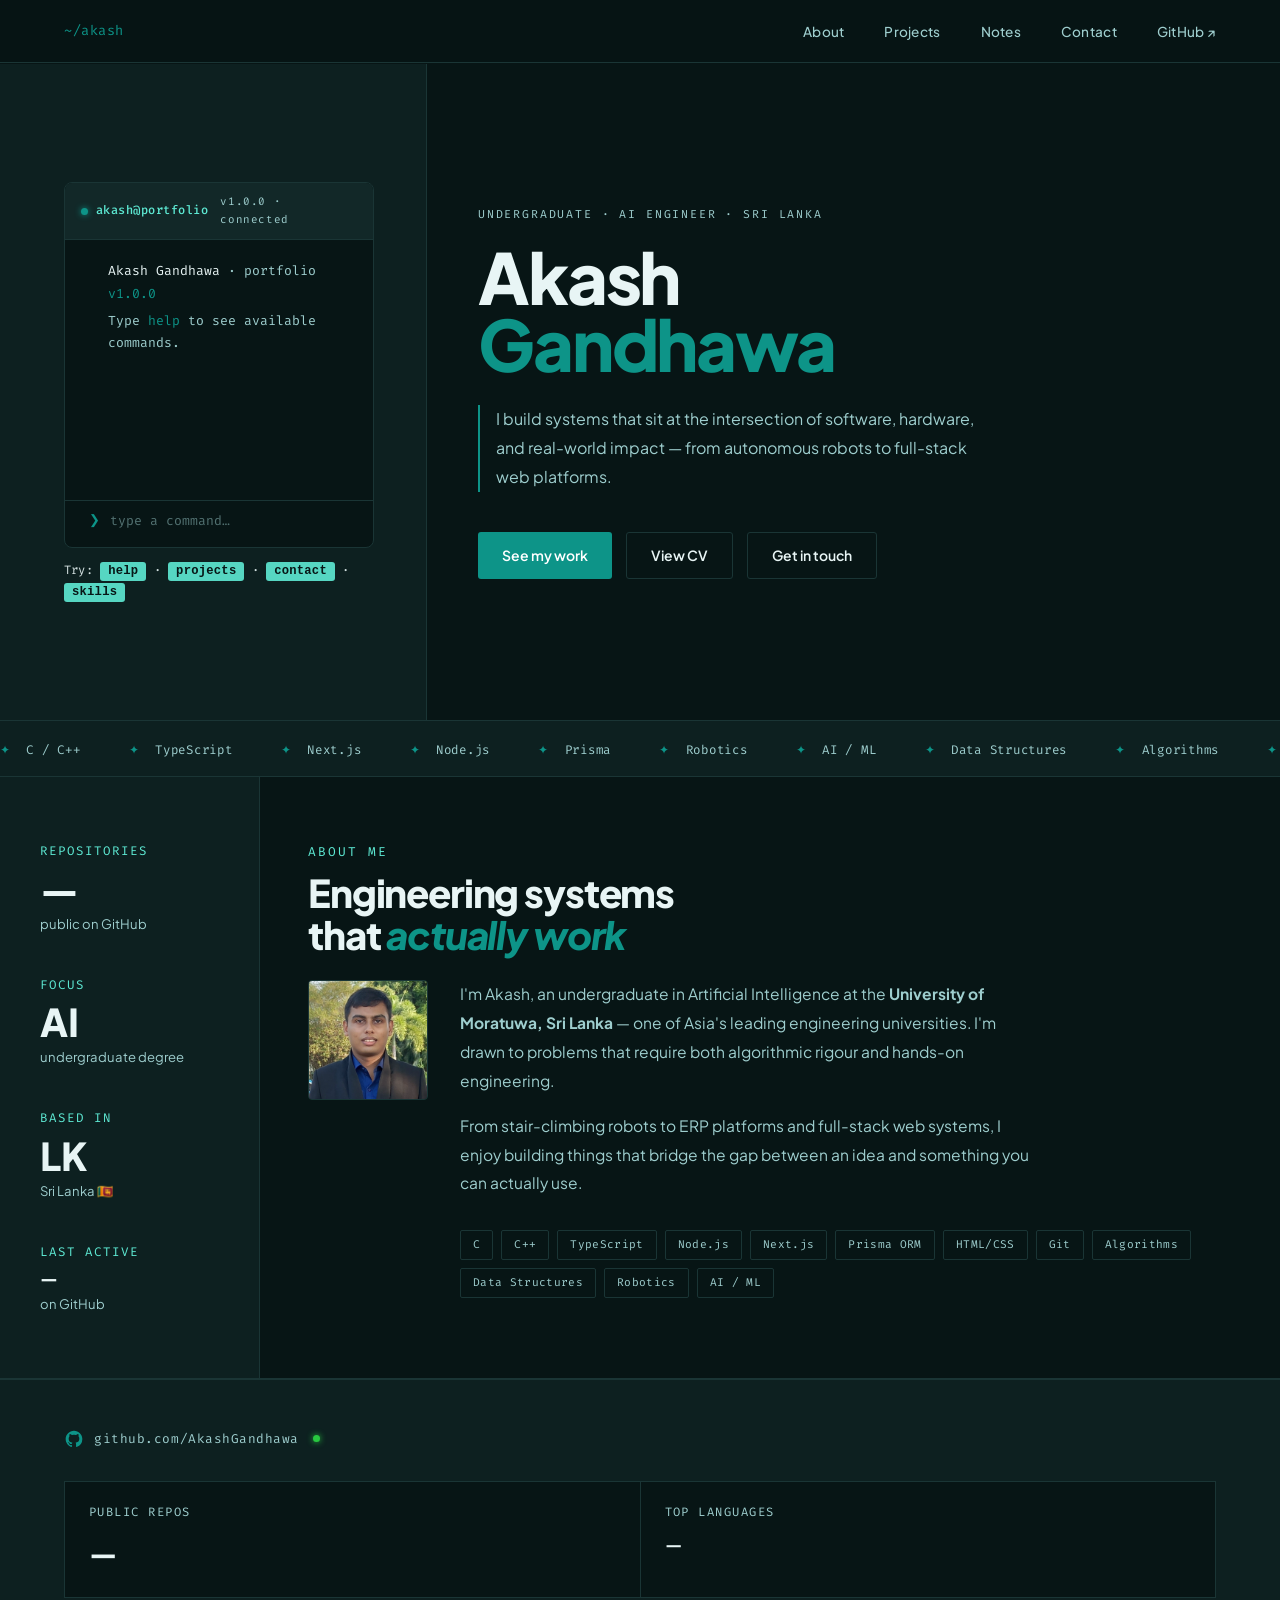
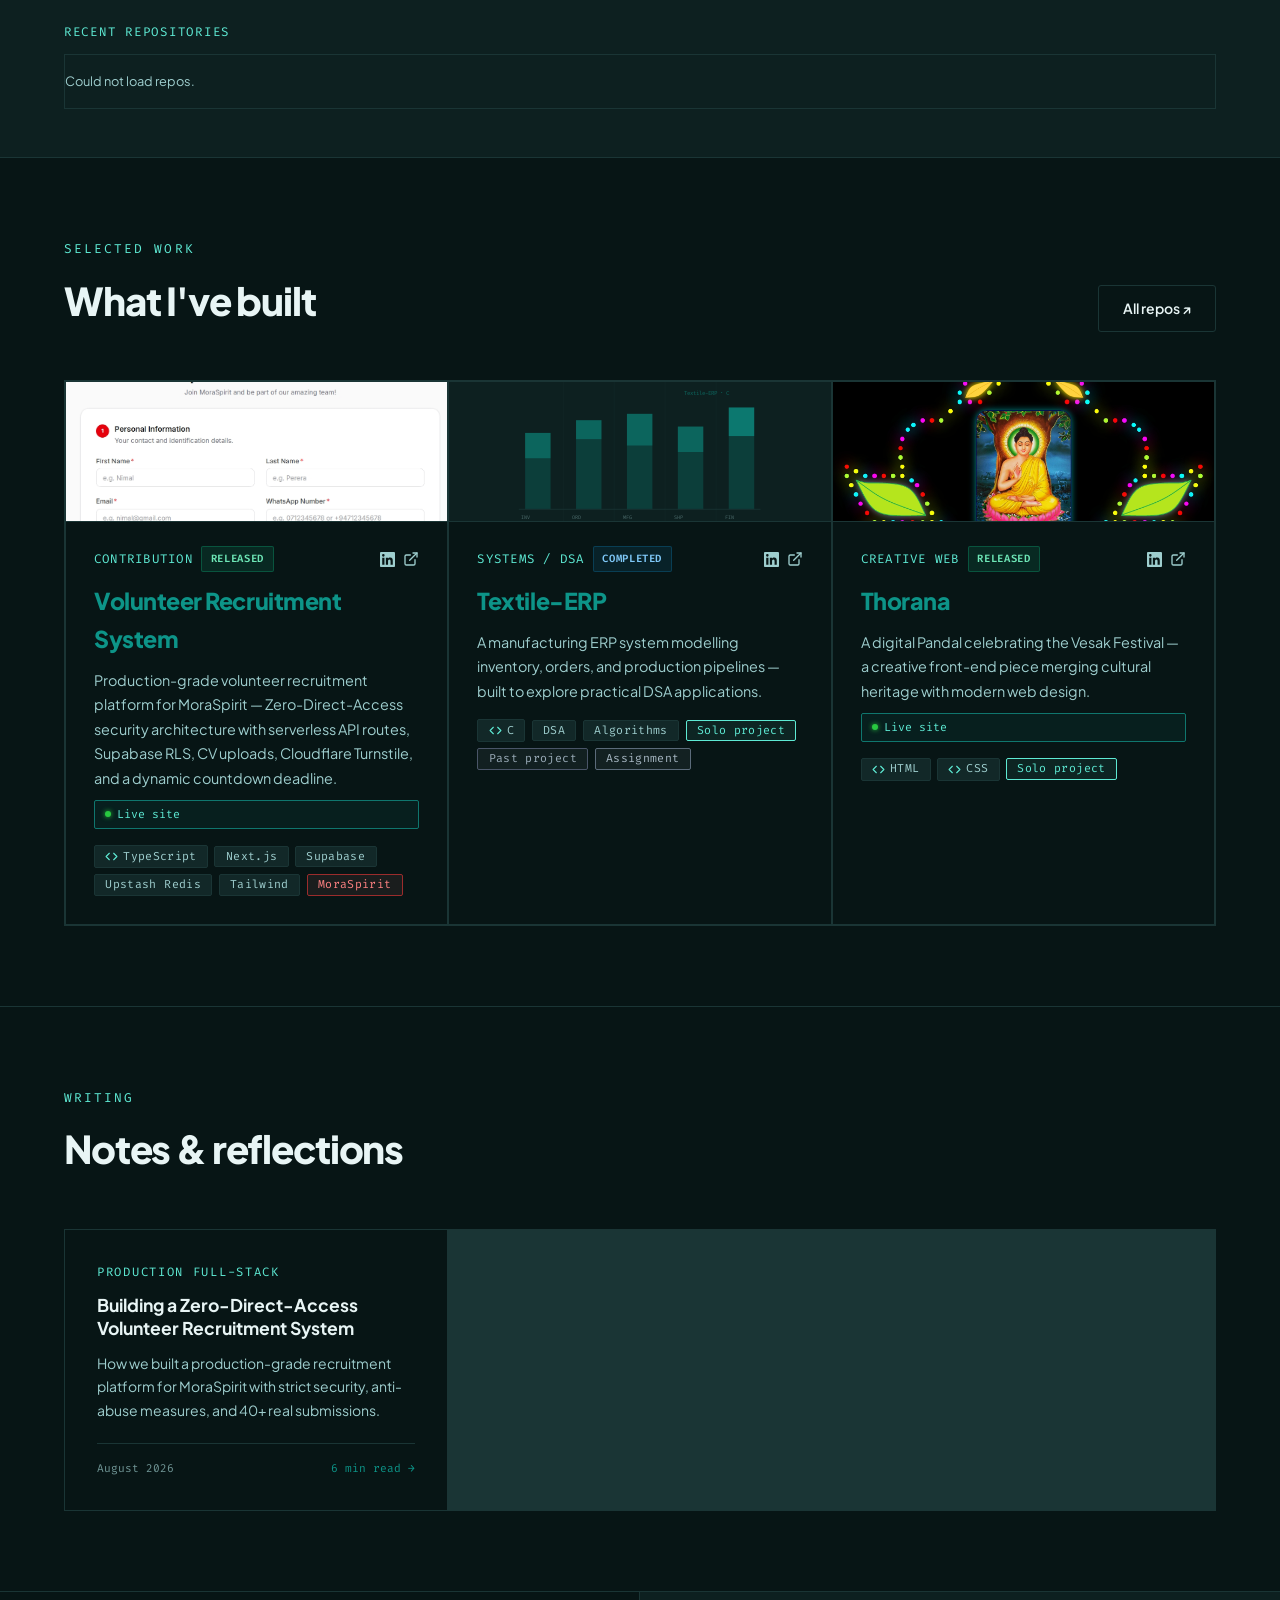
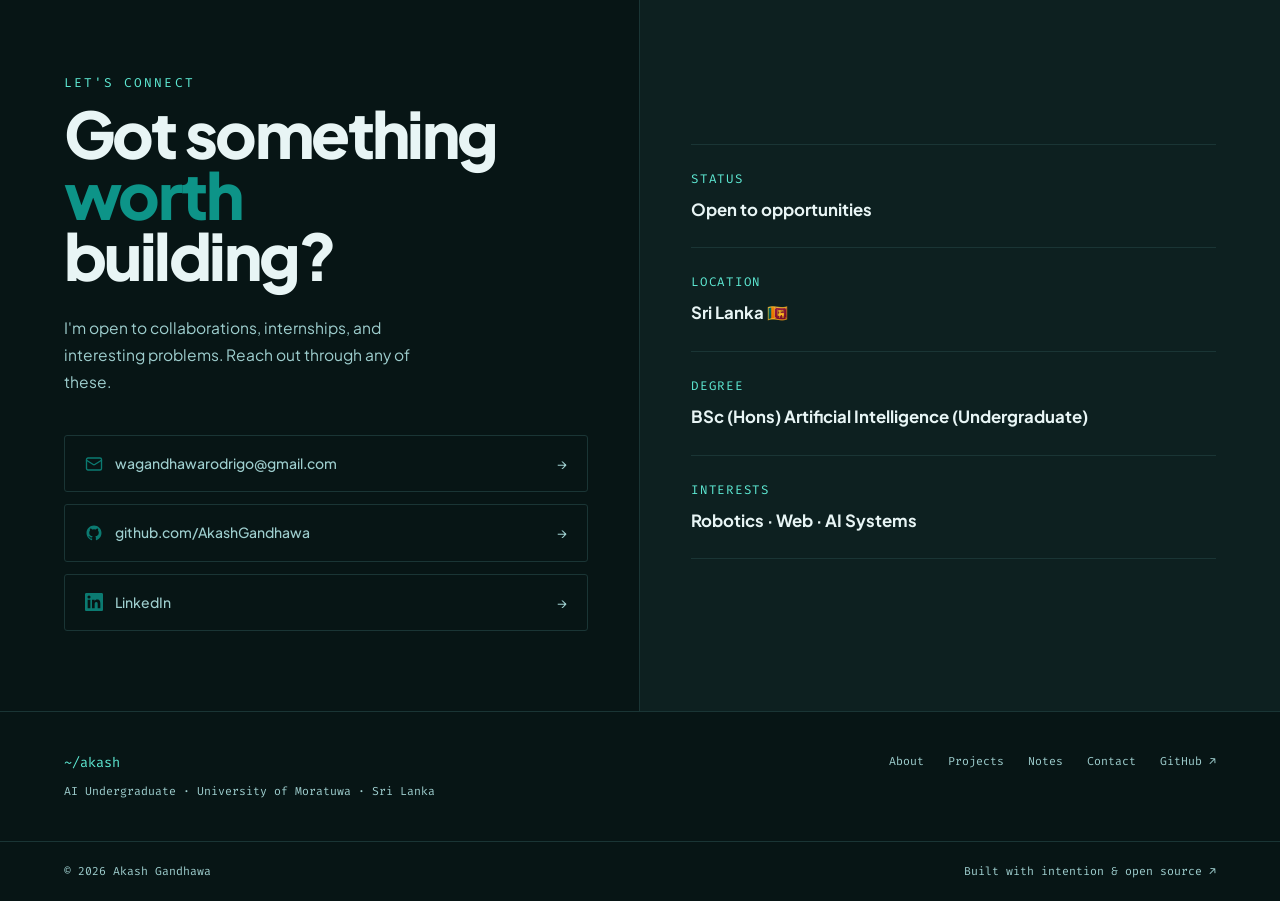
==== commit f220947c: "Added flags to hide incomplete project cards and blogs" ====
--- a/index.html
+++ b/index.html
@@ -237,7 +237,7 @@
       </div>
 
       <!-- Maze-Cypher -->
-      <div class="project-card">
+      <div class="project-card" data-draft="true">
         <div class="project-card__visual" data-lightbox-type="svg">
           <svg viewBox="0 0 400 220" fill="none" xmlns="http://www.w3.org/2000/svg">
             <rect width="400" height="220" fill="#071515"/>
@@ -283,7 +283,7 @@
         </div>
       </div>
 
-      <!-- TextileERP -->
+      <!-- Textile-ERP -->
       <div class="project-card" data-repo="textile-erp">
         <div class="project-card__visual" data-lightbox-type="svg">
           <svg viewBox="0 0 400 220" fill="none" xmlns="http://www.w3.org/2000/svg">
@@ -307,7 +307,7 @@
             <text x="174" y="215" font-family="Fira Code, monospace" font-size="8" fill="#9ECECE" opacity="0.5">MFG</text>
             <text x="254" y="215" font-family="Fira Code, monospace" font-size="8" fill="#9ECECE" opacity="0.5">SHP</text>
             <text x="334" y="215" font-family="Fira Code, monospace" font-size="8" fill="#9ECECE" opacity="0.5">FIN</text>
-            <text x="270" y="20" font-family="Fira Code, monospace" font-size="9" fill="#0D9488" opacity="0.7">TextileERP · C</text>
+            <text x="270" y="20" font-family="Fira Code, monospace" font-size="9" fill="#0D9488" opacity="0.7">Textile-ERP · C</text>
           </svg>
         </div>
         <div class="project-card__body">
@@ -321,7 +321,7 @@
               <a href="https://github.com/AkashGandhawa/textile-erp" target="_blank" rel="noopener" class="project-card__arrow" title="Open repo in new tab"><svg viewBox="0 0 24 24" fill="none" stroke="currentColor" stroke-width="2" stroke-linecap="round" stroke-linejoin="round" width="16" height="16"><path d="M18 13v6a2 2 0 0 1-2 2H5a2 2 0 0 1-2-2V8a2 2 0 0 1 2-2h6"/><polyline points="15 3 21 3 21 9"/><line x1="10" y1="14" x2="21" y2="3"/></svg></a>
             </span>
           </div>
-          <div class="project-card__name">TextileERP</div>
+          <div class="project-card__name">Textile-ERP</div>
           <div class="project-card__desc">A manufacturing ERP system modelling inventory, orders, and production pipelines — built to explore practical DSA applications.</div>
           <div class="project-card__stats">
             <span class="project-card__stat"><svg viewBox="0 0 16 16" fill="currentColor"><path d="M8 .25a.75.75 0 0 1 .673.418l1.882 3.815 4.21.612a.75.75 0 0 1 .416 1.279l-3.046 2.97.719 4.192a.75.75 0 0 1-1.088.791L8 12.347l-3.766 1.98a.75.75 0 0 1-1.088-.79l.72-4.194L.873 6.374a.75.75 0 0 1 .416-1.28l4.21-.611L7.327.668A.75.75 0 0 1 8 .25Z"/></svg><span class="js-star-count">3</span> stars</span>
@@ -341,47 +341,6 @@
       <!-- Seasonal card (Thorana) -->
       <div id="seasonal-card" style="background:var(--bg)"></div>
 
-      <!-- StairDoc -->
-      <div class="project-card">
-        <div class="project-card__visual" data-lightbox-type="svg">
-          <svg viewBox="0 0 400 220" fill="none" xmlns="http://www.w3.org/2000/svg">
-            <line x1="0" y1="220" x2="400" y2="220" stroke="#1A3535" stroke-width="1"/>
-            <line x1="0" y1="180" x2="400" y2="180" stroke="#1A3535" stroke-width="0.5" stroke-dasharray="4 4"/>
-            <line x1="0" y1="140" x2="400" y2="140" stroke="#1A3535" stroke-width="0.5" stroke-dasharray="4 4"/>
-            <line x1="0" y1="100" x2="400" y2="100" stroke="#1A3535" stroke-width="0.5" stroke-dasharray="4 4"/>
-            <rect x="40" y="190" width="60" height="30" fill="#0D2020" stroke="#0D9488" stroke-width="1.5"/>
-            <rect x="100" y="160" width="60" height="60" fill="#0D2020" stroke="#0D9488" stroke-width="1.5"/>
-            <rect x="160" y="130" width="60" height="90" fill="#0D2020" stroke="#0D9488" stroke-width="1.5"/>
-            <rect x="220" y="100" width="60" height="120" fill="#0D2020" stroke="#0D9488" stroke-width="1.5"/>
-            <rect x="215" y="68" width="36" height="28" rx="4" fill="#122828" stroke="#0D9488" stroke-width="1.5"/>
-            <rect x="221" y="74" width="8" height="6" rx="1" fill="#0D9488" opacity="0.8"/>
-            <rect x="233" y="74" width="8" height="6" rx="1" fill="#0D9488" opacity="0.8"/>
-            <circle cx="223" cy="98" r="5" fill="#0D9488" opacity="0.6"/>
-            <circle cx="243" cy="98" r="5" fill="#0D9488" opacity="0.6"/>
-            <line x1="195" y1="80" x2="210" y2="80" stroke="#0D9488" stroke-width="1.5" stroke-dasharray="3 3" opacity="0.5"/>
-            <text x="300" y="30" font-family="Fira Code, monospace" font-size="10" fill="#0D9488" opacity="0.7">STAIRDOC</text>
-            <text x="300" y="44" font-family="Fira Code, monospace" font-size="8" fill="#9ECECE" opacity="0.5">v1.0 · C++</text>
-          </svg>
-        </div>
-        <div class="project-card__body">
-          <div class="project-card__meta">
-            <span class="project-card__meta-left">
-              <span class="project-card__type">Embedded / Robotics</span>
-              <span class="status-badge status-badge--completed">Completed</span>
-            </span>
-            <a href="https://github.com/AkashGandhawa/stairdoc" target="_blank" rel="noopener" class="project-card__arrow" title="Open repo in new tab"><svg viewBox="0 0 24 24" fill="none" stroke="currentColor" stroke-width="2" stroke-linecap="round" stroke-linejoin="round" width="16" height="16"><path d="M18 13v6a2 2 0 0 1-2 2H5a2 2 0 0 1-2-2V8a2 2 0 0 1 2-2h6"/><polyline points="15 3 21 3 21 9"/><line x1="10" y1="14" x2="21" y2="3"/></svg></a>
-          </div>
-          <div class="project-card__name">StairDoc</div>
-          <div class="project-card__desc">An autonomous document-delivery robot capable of climbing stairs — embedded systems, motor control, and real-world navigation logic.</div>
-          <div class="project-card__tags">
-            <span class="lang-tag"><svg viewBox="0 0 24 24" fill="none" stroke="currentColor" stroke-width="2" stroke-linecap="round" stroke-linejoin="round"><polyline points="16 18 22 12 16 6"/><polyline points="8 6 2 12 8 18"/></svg>C++</span>
-            <span class="project-row__tag">Robotics</span>
-            <span class="project-row__tag">Embedded</span>
-            <span class="tag--group">Group project</span>
-            <span class="tag--past">Past project</span>
-          </div>
-        </div>
-      </div>
 
     </div>
   </section>
@@ -406,19 +365,10 @@
         </div>
       </div>
 
-            <div class="blog-card blog-card--loading" data-slug="how-stairdoc-works" onclick="openBlogModal('how-stairdoc-works')">
-        <div class="blog-card__kicker">Robotics</div>
-        <div class="blog-card__title">How StairDoc Climbs Stairs</div>
-        <div class="blog-card__excerpt">The mechanical and software challenges behind building a robot that navigates staircases autonomously.</div>
-        <div class="blog-card__footer">
-          <span class="blog-card__date">June 2026</span>
-          <span class="blog-card__read">5 min read →</span>
-        </div>
-      </div>
-
-      <div class="blog-card blog-card--loading" data-slug="dsa-in-the-real-world" onclick="openBlogModal('dsa-in-the-real-world')">
+
+      <div class="blog-card blog-card--loading" data-draft="true" data-slug="dsa-assignment-textile-erp" onclick="openBlogModal('dsa-assignment-textile-erp')">
         <div class="blog-card__kicker">Engineering</div>
-        <div class="blog-card__title">DSA in the Real World: Lessons from TextileERP</div>
+        <div class="blog-card__title">DSA in the Real World: Lessons from Textile-ERP</div>
         <div class="blog-card__excerpt">What building a manufacturing ERP in C taught me about data structures beyond the classroom.</div>
         <div class="blog-card__footer">
           <span class="blog-card__date">May 2026</span>
@@ -426,15 +376,6 @@
         </div>
       </div>
 
-      <div class="blog-card blog-card--loading" data-slug="building-with-nextjs-prisma" onclick="openBlogModal('building-with-nextjs-prisma')">
-        <div class="blog-card__kicker">Web Dev</div>
-        <div class="blog-card__title">What I Learned Building a Full-Stack App Solo</div>
-        <div class="blog-card__excerpt">Reflections on shipping the university IT ticketing system — from schema design to deployment.</div>
-        <div class="blog-card__footer">
-          <span class="blog-card__date">April 2026</span>
-          <span class="blog-card__read">6 min read →</span>
-        </div>
-      </div>
 
     </div>
   </section>
@@ -499,6 +440,7 @@
   </footer>
 
   <script src="https://cdnjs.cloudflare.com/ajax/libs/marked/9.1.6/marked.min.js"></script>
+  <script src="scripts/config.js"></script>
   <script src="scripts/blog.js"></script>
   <script src="scripts/terminal-commands.js"></script>
   <script src="scripts/main.js"></script>
--- a/styles/style.css
+++ b/styles/style.css
@@ -31,12 +31,15 @@
 /* ── RESET ── */
 *, *::before, *::after { box-sizing: border-box; margin: 0; padding: 0; }
 html { scroll-behavior: smooth; font-size: 16px; }
+html { scroll-behavior: smooth; overflow-x: hidden; }
+
 body {
   background: var(--bg);
   color: var(--text);
   font-family: var(--f-body);
   line-height: 1.65;
   overflow-x: hidden;
+  width: 100%;
 }
 a { color: inherit; text-decoration: none; }
 img { display: block; max-width: 100%; }
@@ -1023,11 +1026,11 @@
 /* ── BACK TO TOP ── */
 .back-to-top {
   position: fixed;
-  bottom: 2rem;
-  right: 2rem;
+  bottom: 1.25rem;
+  right: 1.25rem;
   z-index: 150;
-  width: 44px;
-  height: 44px;
+  width: 40px;
+  height: 40px;
   border-radius: 50%;
   background: var(--surface2);
   border: 1px solid var(--border);
@@ -1079,11 +1082,6 @@
   color: transparent;
   user-select: none;
 }
-.blog-card--loaded,
-.blog-card--error {
-  /* content visible, no shimmer */
-}
-
 /* ── BLOG MODAL SPINNER ── */
 .blog-modal__loading {
   display: flex;
@@ -1426,12 +1424,14 @@
     flex-direction: column;
     position: fixed;
     top: 57px; left: 0; right: 0;
+    width: 100%;
     background: rgba(7,21,21,0.98);
     backdrop-filter: blur(20px);
     border-bottom: 1px solid var(--border);
     padding: 1.5rem 5vw 2rem;
     gap: 0.25rem;
     z-index: 199;
+    box-sizing: border-box;
   }
   .nav__links.open li { width: 100%; }
   .nav__links.open a {
@@ -1448,6 +1448,10 @@
   .about__photo { width: 90px; height: 90px; }
   .gh-stats__grid { grid-template-columns: repeat(2, 1fr); }
   .blog__grid { grid-template-columns: 1fr; }
+  .marquee-strip { overflow: hidden; }
+  .projects-grid { max-width: 100%; }
+  .gh-stats { overflow: hidden; }
+  .footer__bottom { flex-direction: column; gap: 0.5rem; text-align: center; }
 }
 
 @media (prefers-reduced-motion: reduce) {
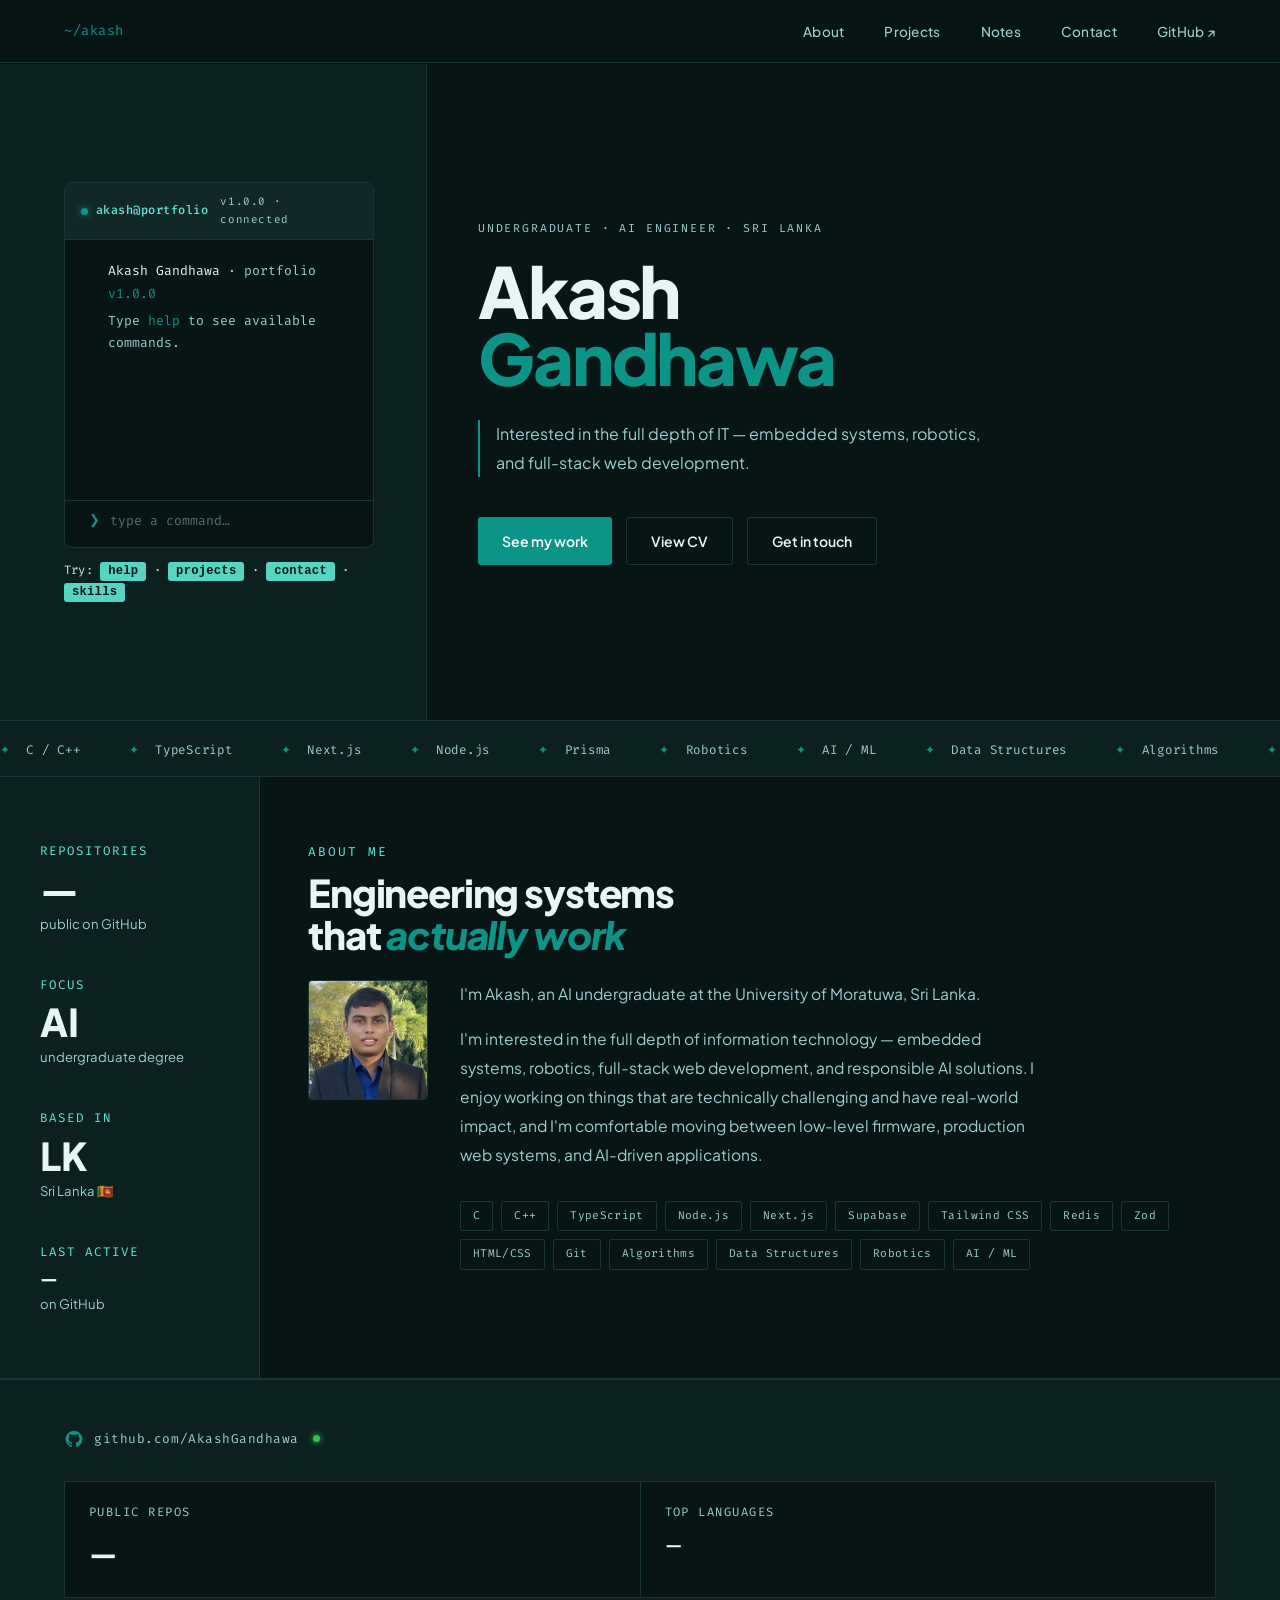
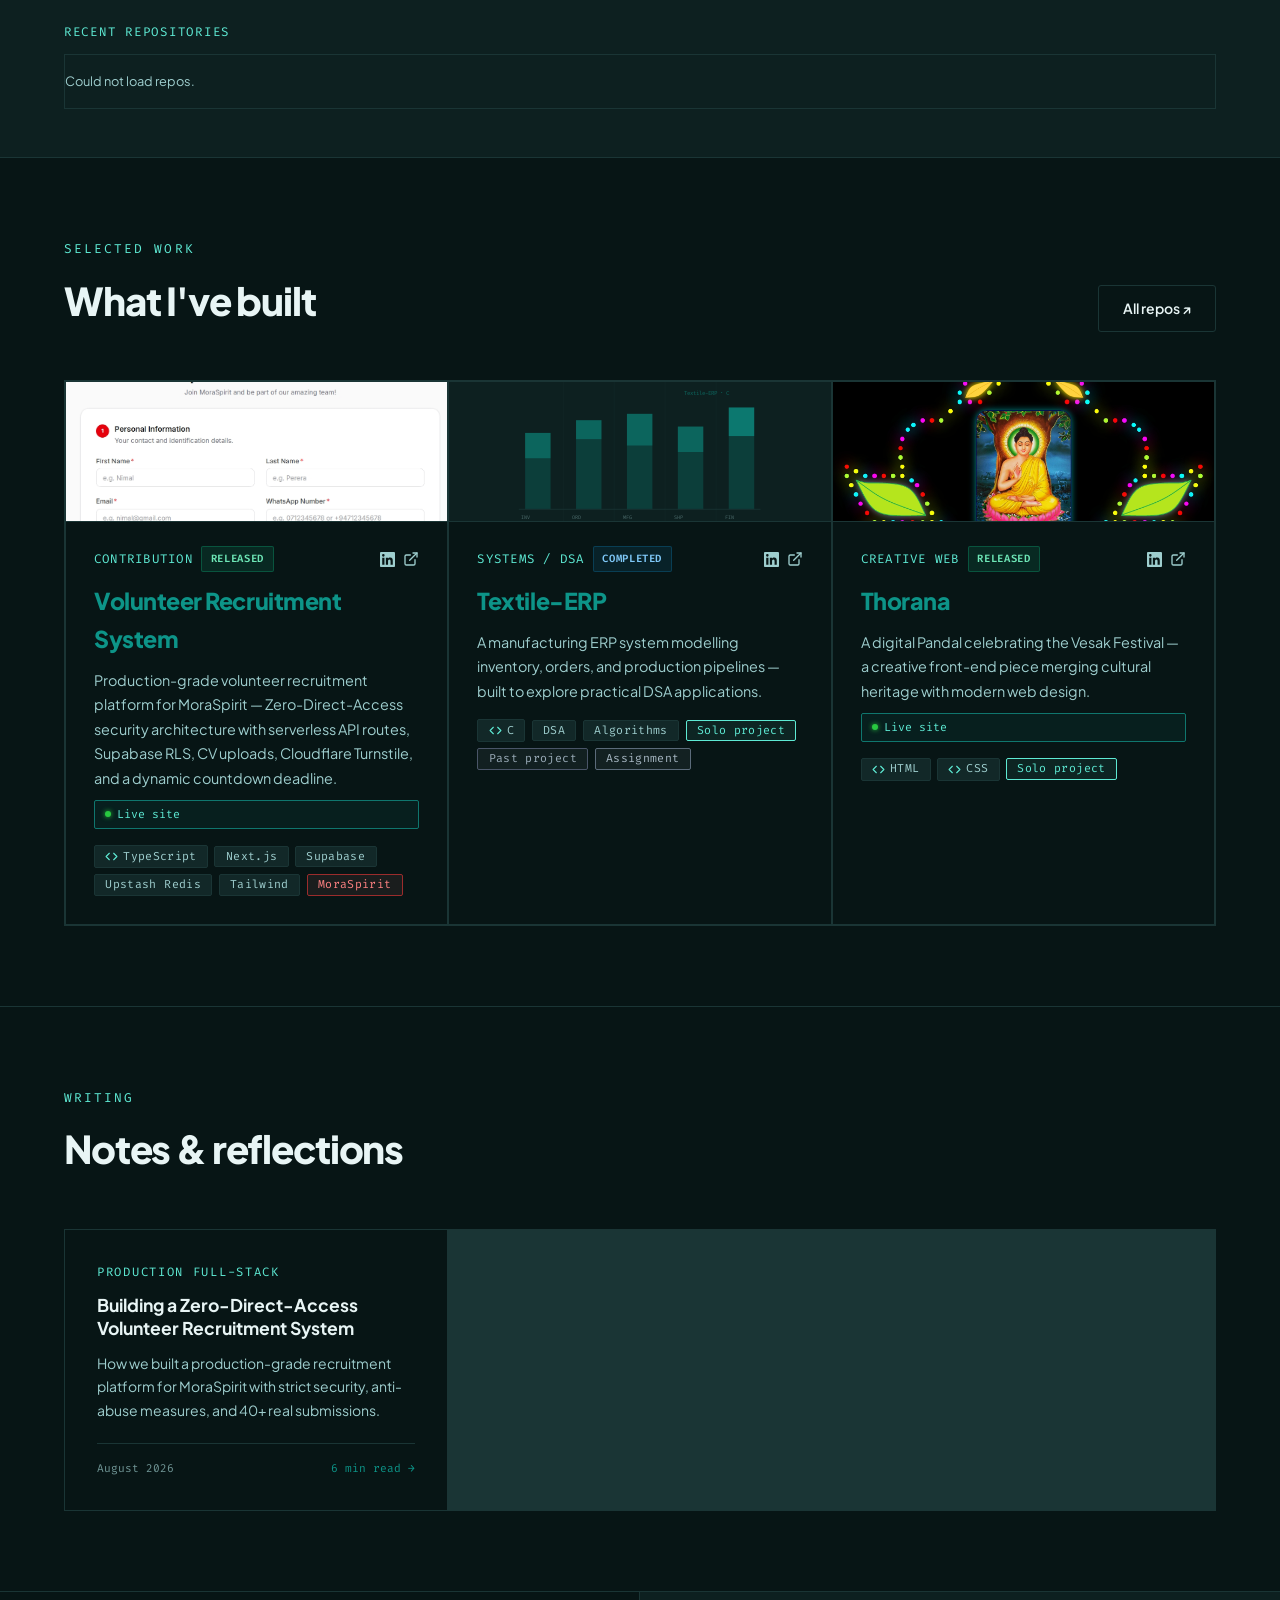
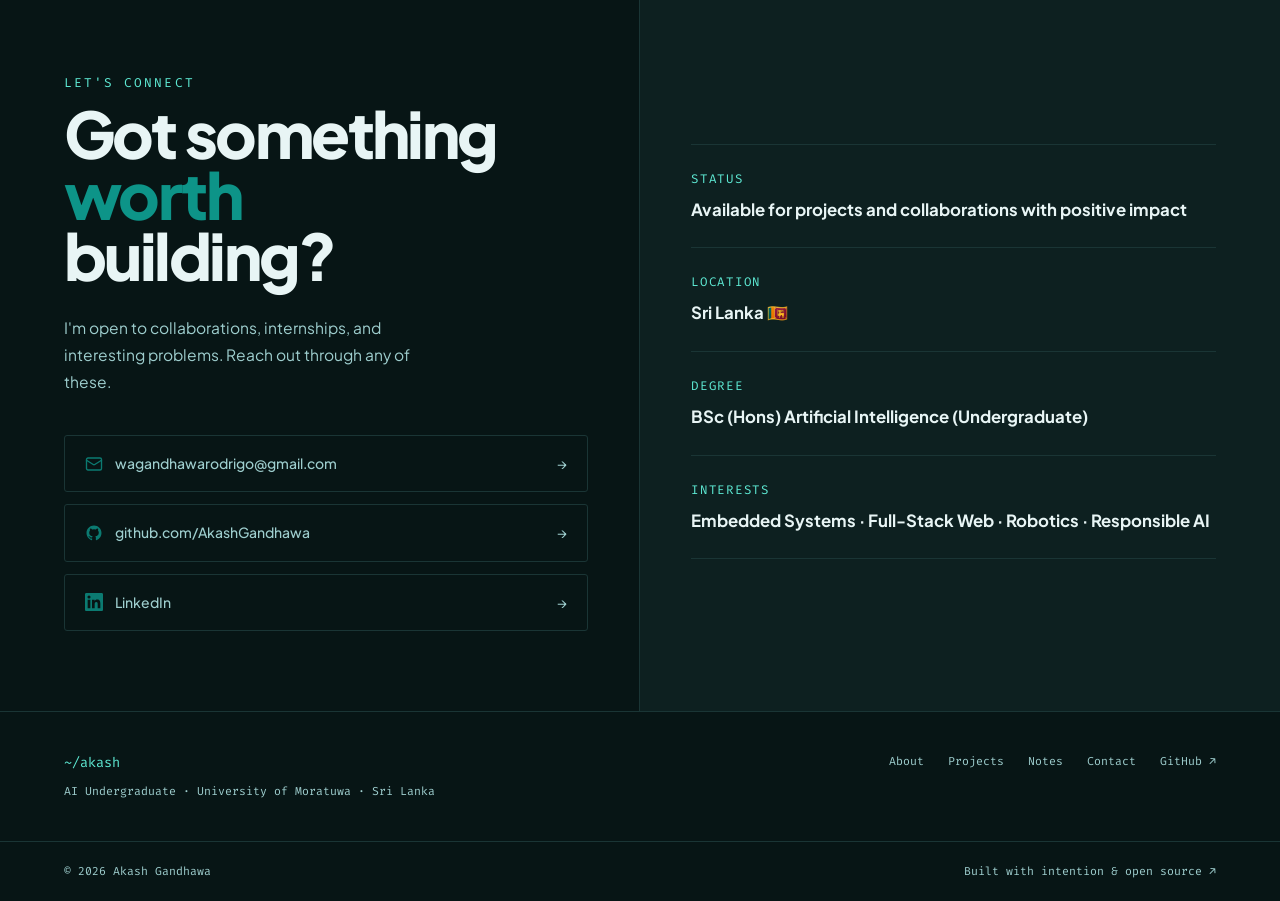
==== commit bedc01c4: "Updated details to be more accurate" ====
--- a/index.html
+++ b/index.html
@@ -88,7 +88,7 @@
       <p class="hero__kicker">Undergraduate · AI Engineer · Sri Lanka</p>
       <h1 class="hero__name">Akash<br /><mark>Gandhawa</mark></h1>
       <p class="hero__tagline">
-        I build systems that sit at the intersection of software, hardware, and real-world impact — from autonomous robots to full-stack web platforms.
+        Interested in the full depth of IT — embedded systems, robotics, and full-stack web development.
       </p>
       <div class="hero__cta">
         <a href="#projects" class="btn btn--teal">See my work</a>
@@ -159,12 +159,13 @@
         </div>
         <div>
           <div class="about__body">
-            <p>I'm Akash, an undergraduate in Artificial Intelligence at the <strong>University of Moratuwa, Sri Lanka</strong> — one of Asia's leading engineering universities. I'm drawn to problems that require both algorithmic rigour and hands-on engineering.</p>
-            <p>From stair-climbing robots to ERP platforms and full-stack web systems, I enjoy building things that bridge the gap between an idea and something you can actually use.</p>
+            <p>I'm Akash, an AI undergraduate at the University of Moratuwa, Sri Lanka.</p>
+            <p>I'm interested in the full depth of information technology — embedded systems, robotics, full-stack web development, and responsible AI solutions. I enjoy working on things that are technically challenging and have real-world impact, and I'm comfortable moving between low-level firmware, production web systems, and AI-driven applications.</p>
           </div>
           <div class="skills reveal reveal-delay-2">
             <span class="skill">C</span><span class="skill">C++</span><span class="skill">TypeScript</span>
-            <span class="skill">Node.js</span><span class="skill">Next.js</span><span class="skill">Prisma ORM</span>
+            <span class="skill">Node.js</span><span class="skill">Next.js</span><span class="skill">Supabase</span>
+            <span class="skill">Tailwind CSS</span><span class="skill">Redis</span><span class="skill">Zod</span>
             <span class="skill">HTML/CSS</span><span class="skill">Git</span><span class="skill">Algorithms</span>
             <span class="skill">Data Structures</span><span class="skill">Robotics</span><span class="skill">AI / ML</span>
           </div>
@@ -411,10 +412,10 @@
       </div>
     </div>
     <div class="contact__right reveal">
-      <div class="contact__meta-item"><div class="contact__meta-label">Status</div><div class="contact__meta-value">Open to opportunities</div></div>
+      <div class="contact__meta-item"><div class="contact__meta-label">Status</div><div class="contact__meta-value">Available for projects and collaborations with positive impact</div></div>
       <div class="contact__meta-item"><div class="contact__meta-label">Location</div><div class="contact__meta-value">Sri Lanka 🇱🇰</div></div>
       <div class="contact__meta-item"><div class="contact__meta-label">Degree</div><div class="contact__meta-value">BSc (Hons) Artificial Intelligence (Undergraduate)</div></div>
-      <div class="contact__meta-item"><div class="contact__meta-label">Interests</div><div class="contact__meta-value">Robotics · Web · AI Systems</div></div>
+      <div class="contact__meta-item"><div class="contact__meta-label">Interests</div><div class="contact__meta-value">Embedded Systems · Full-Stack Web · Robotics · Responsible AI</div></div>
     </div>
   </section>
 
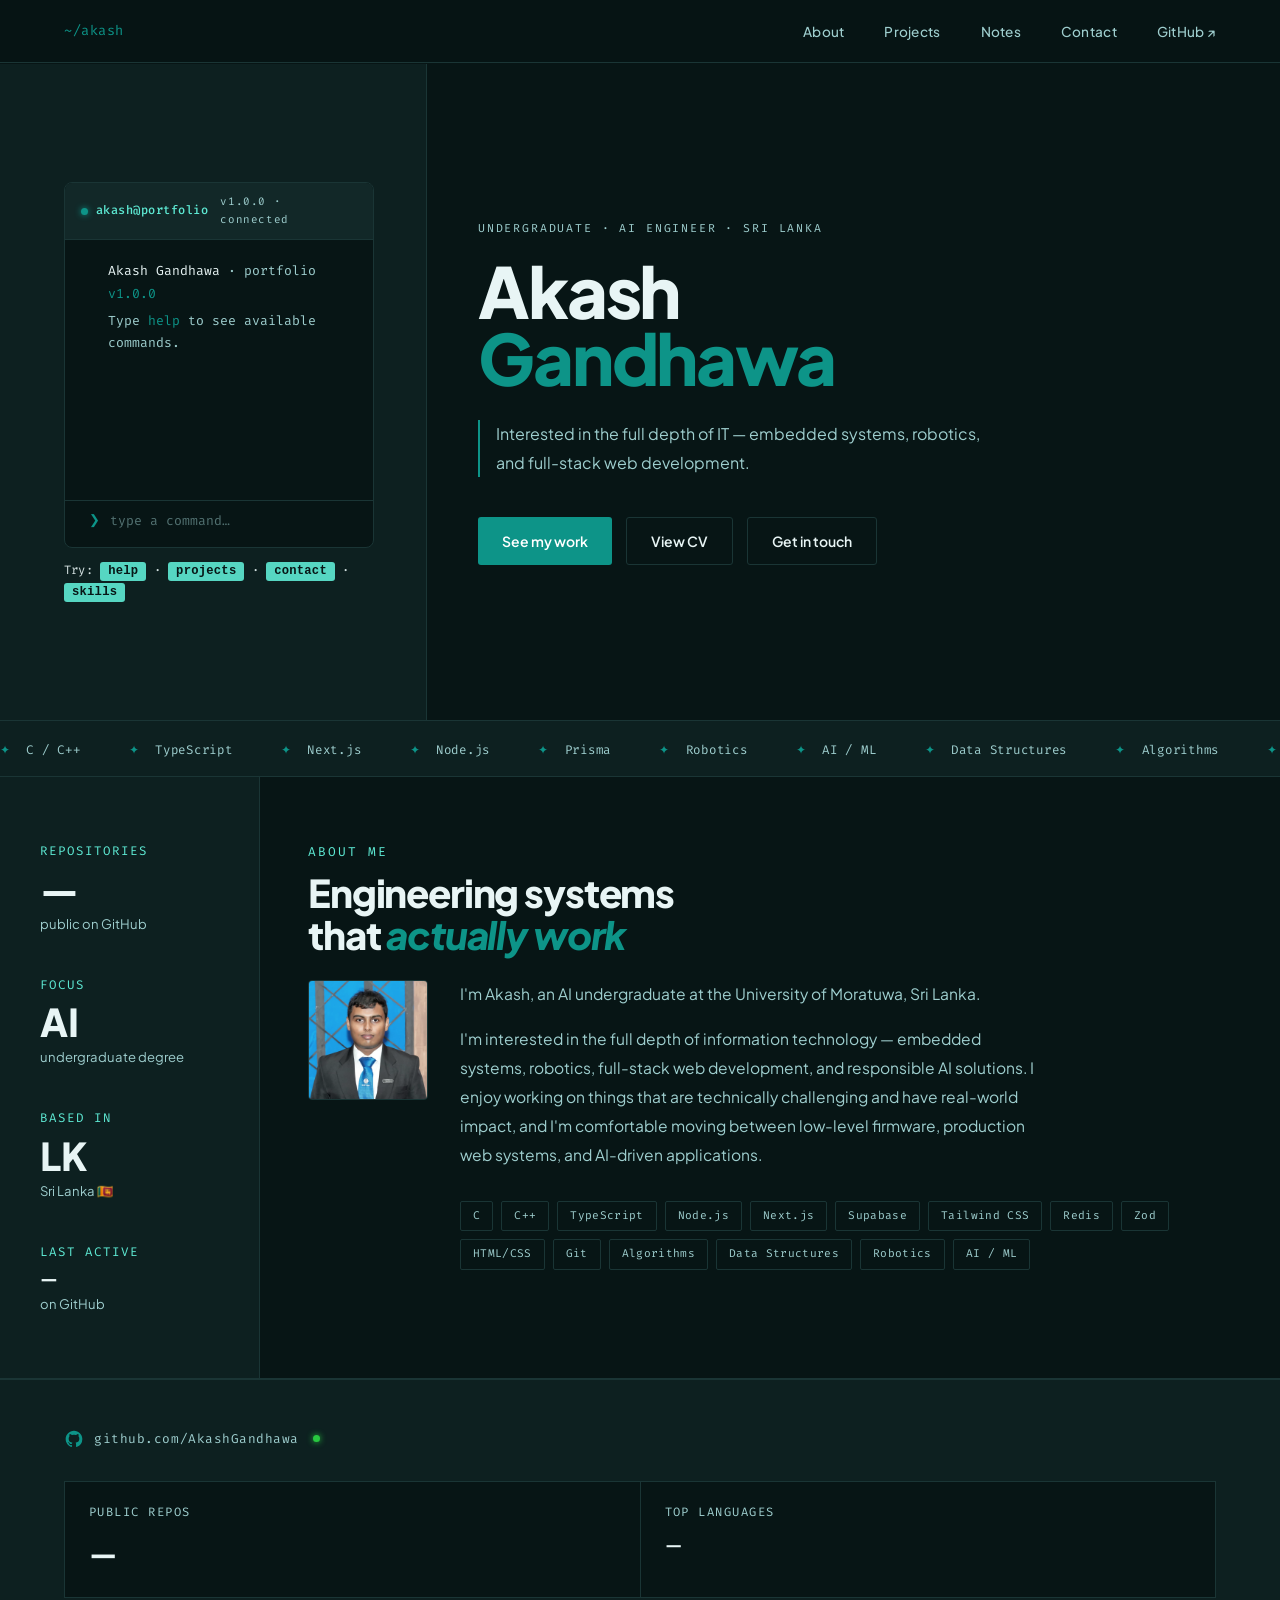
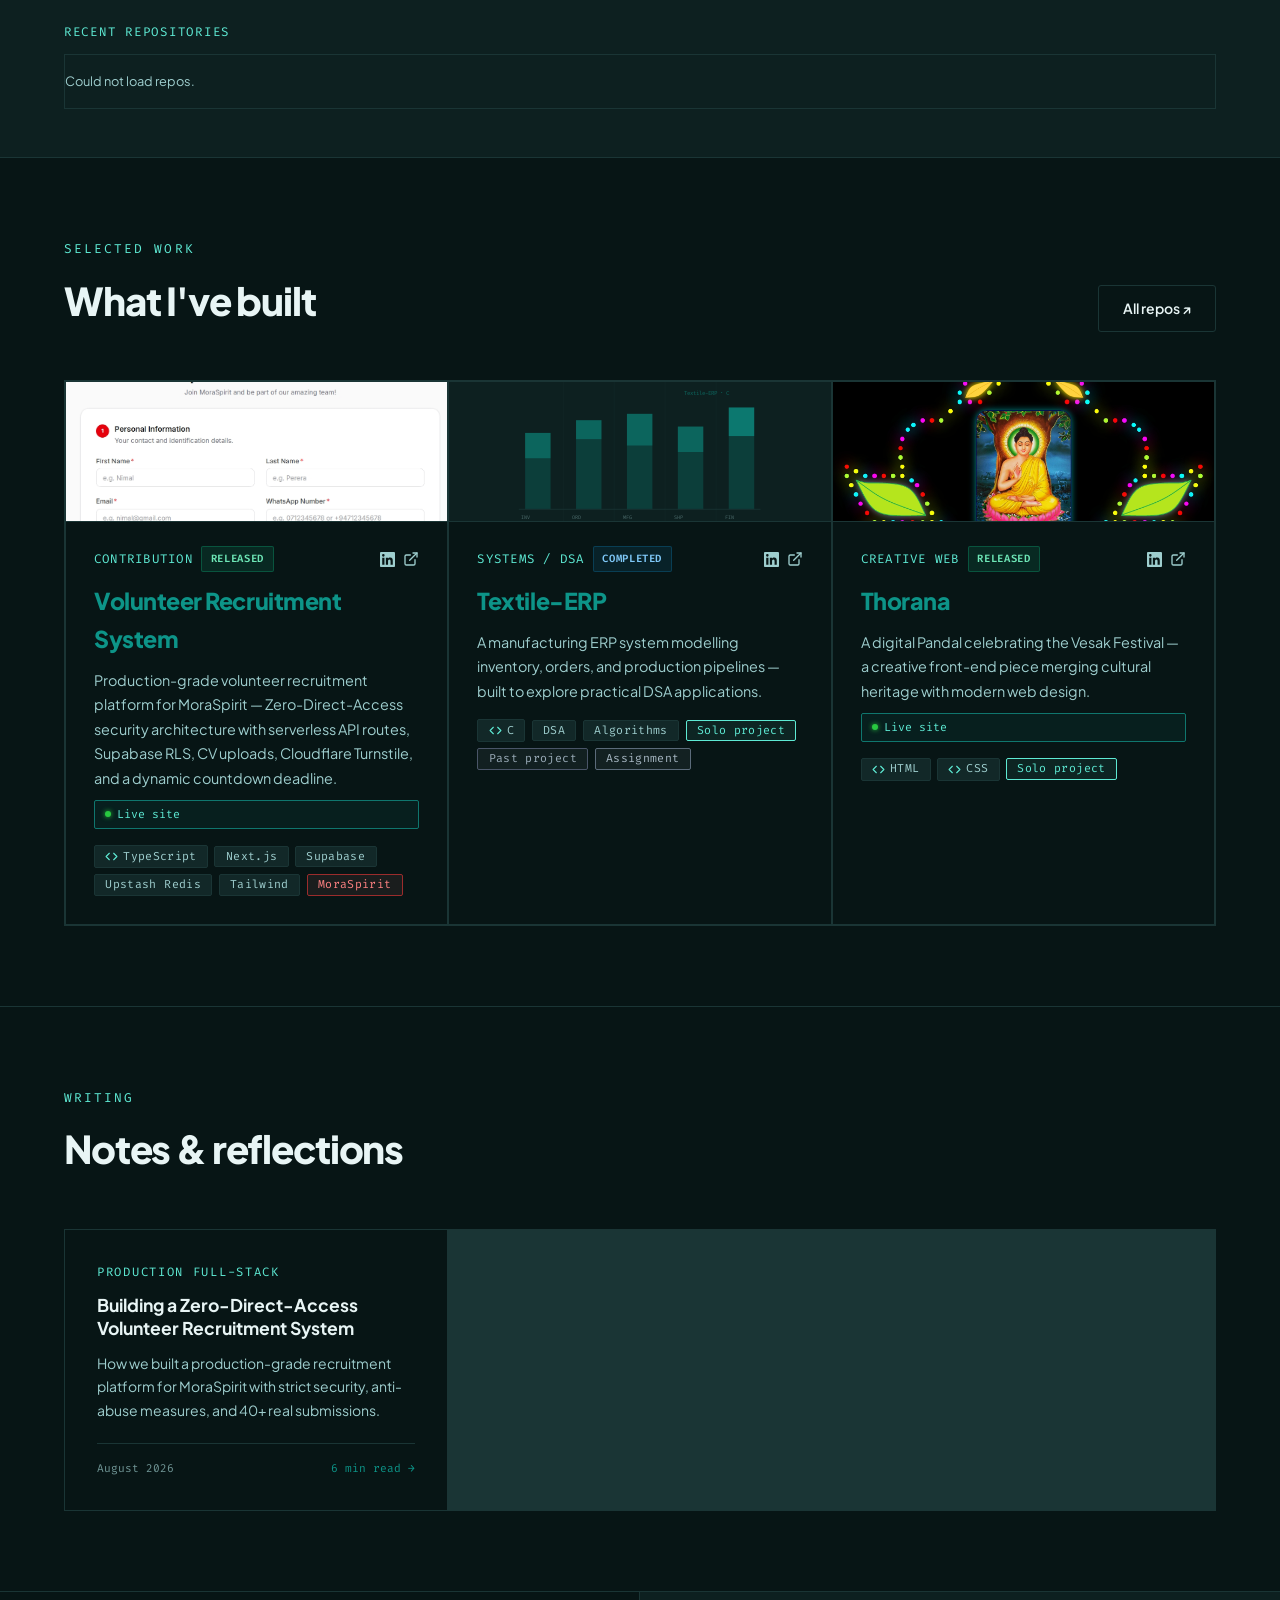
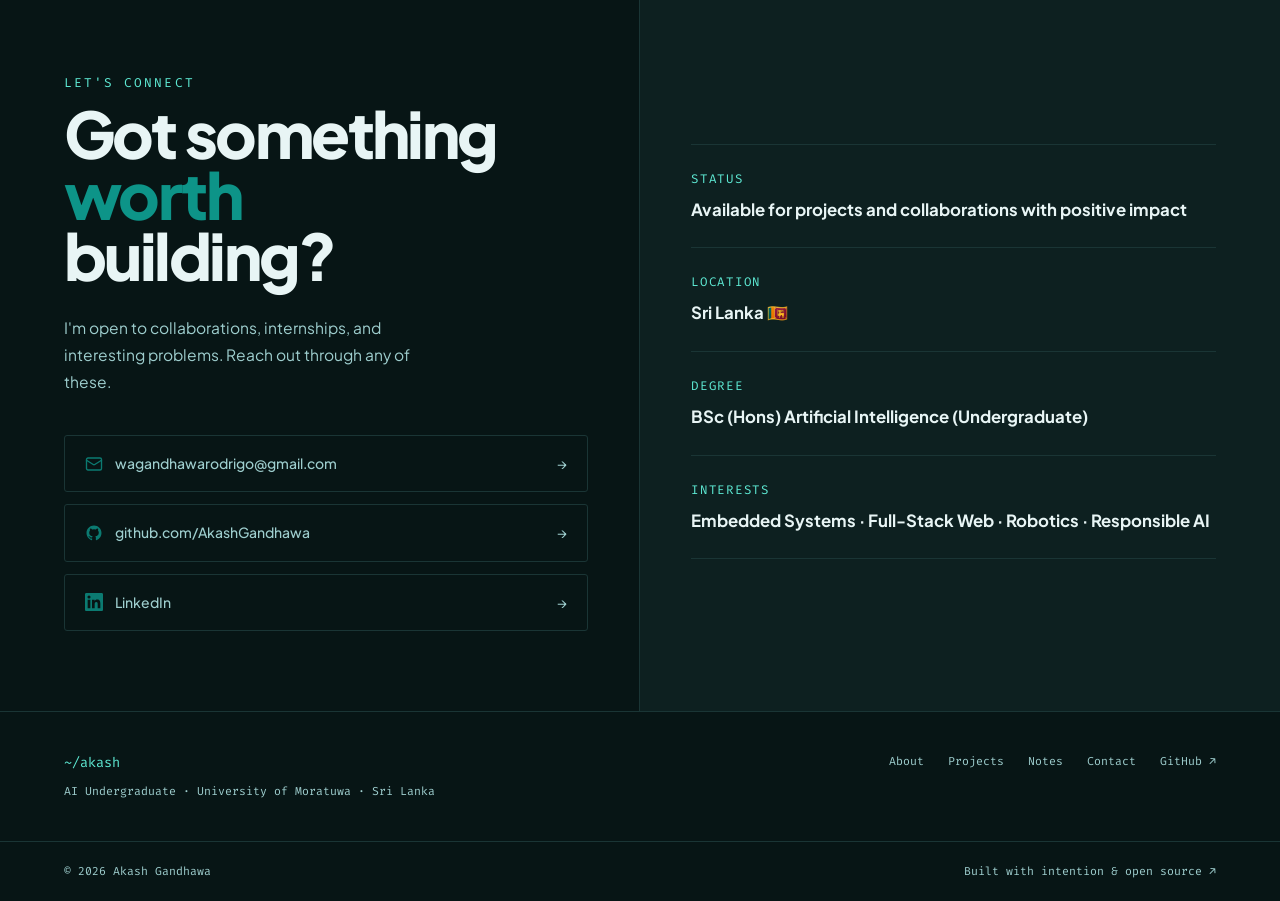
==== commit 0df56aa9: "Update profile picture" ====
--- a/index.html
+++ b/index.html
@@ -155,7 +155,7 @@
       </div>
       <div class="about__content-inner reveal reveal-delay-1">
         <div class="about__photo">
-          <img src="assets/profile-photo.jpg" alt="Akash Gandhawa" class="about__photo-img" onerror="this.parentElement.style.display='none'" />
+          <img src="assets/profile-photo.jpeg" alt="Akash Gandhawa" class="about__photo-img" onerror="this.parentElement.style.display='none'" />
         </div>
         <div>
           <div class="about__body">
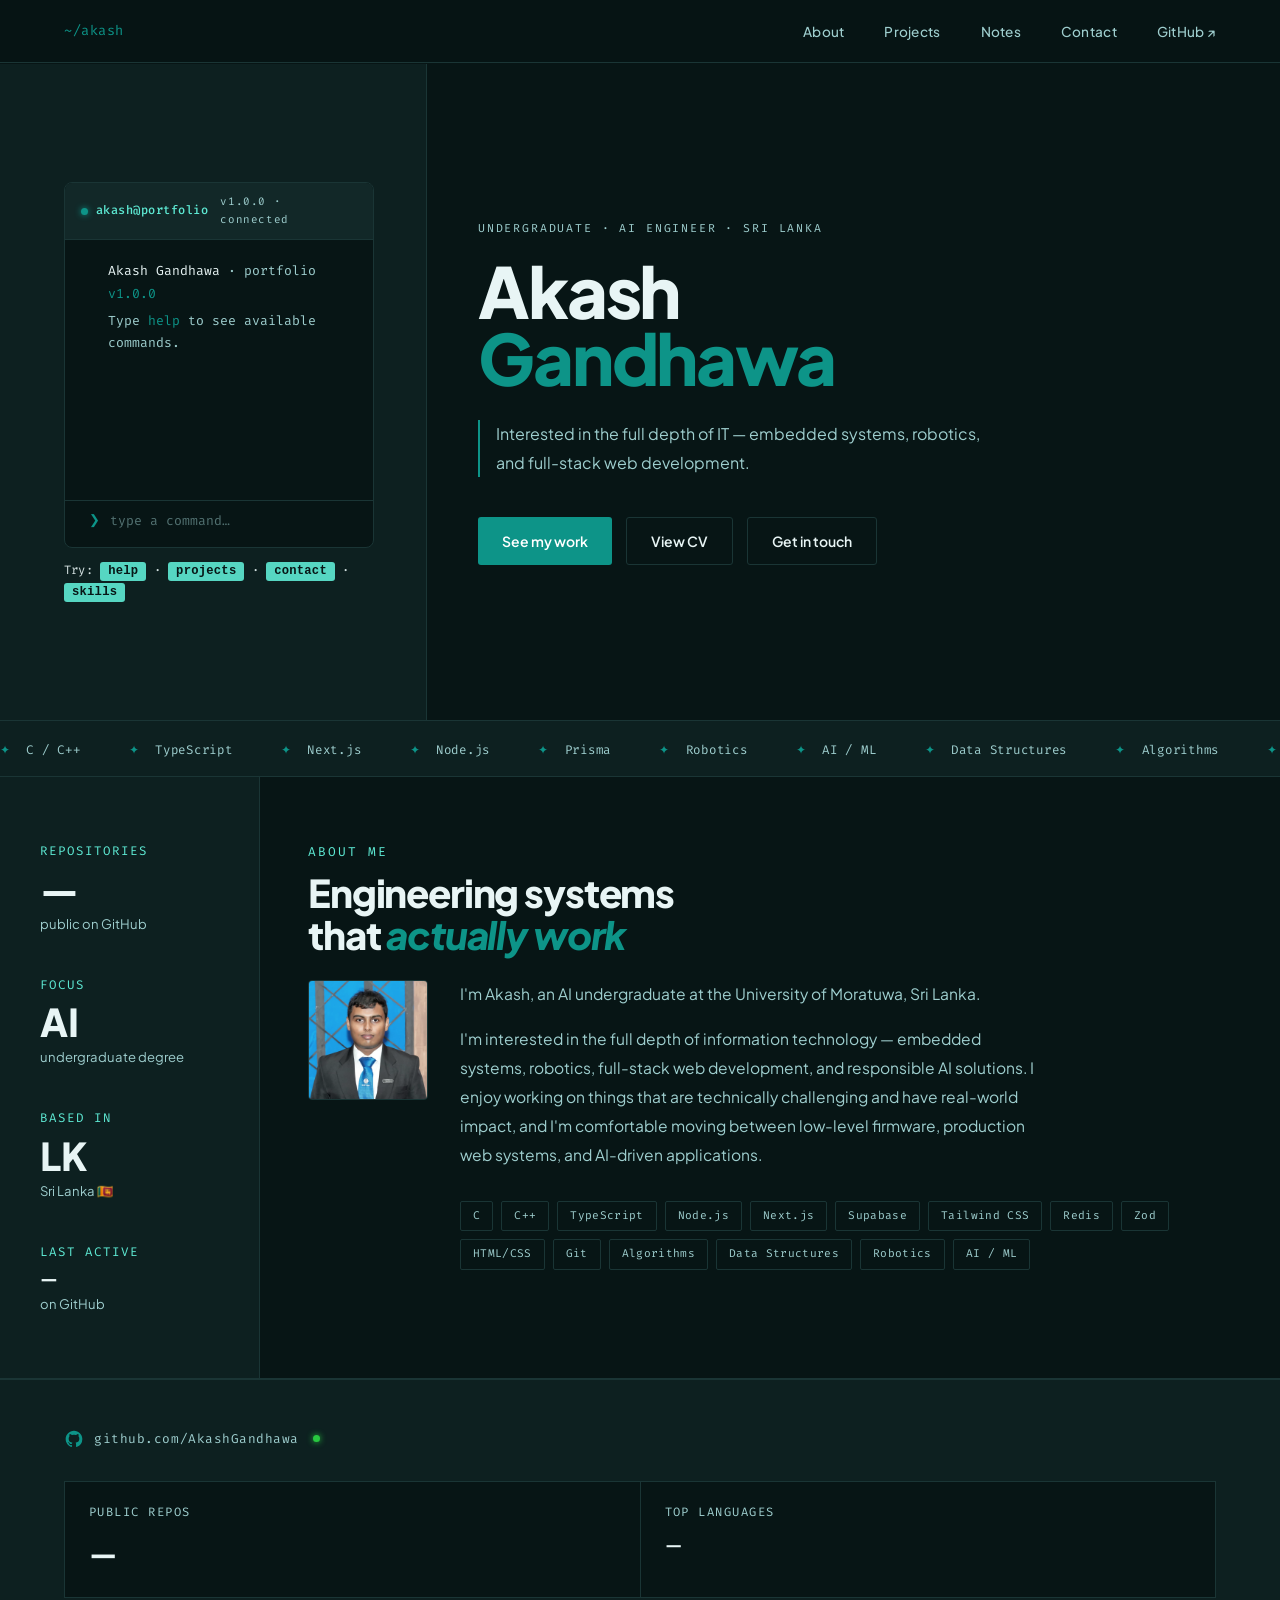
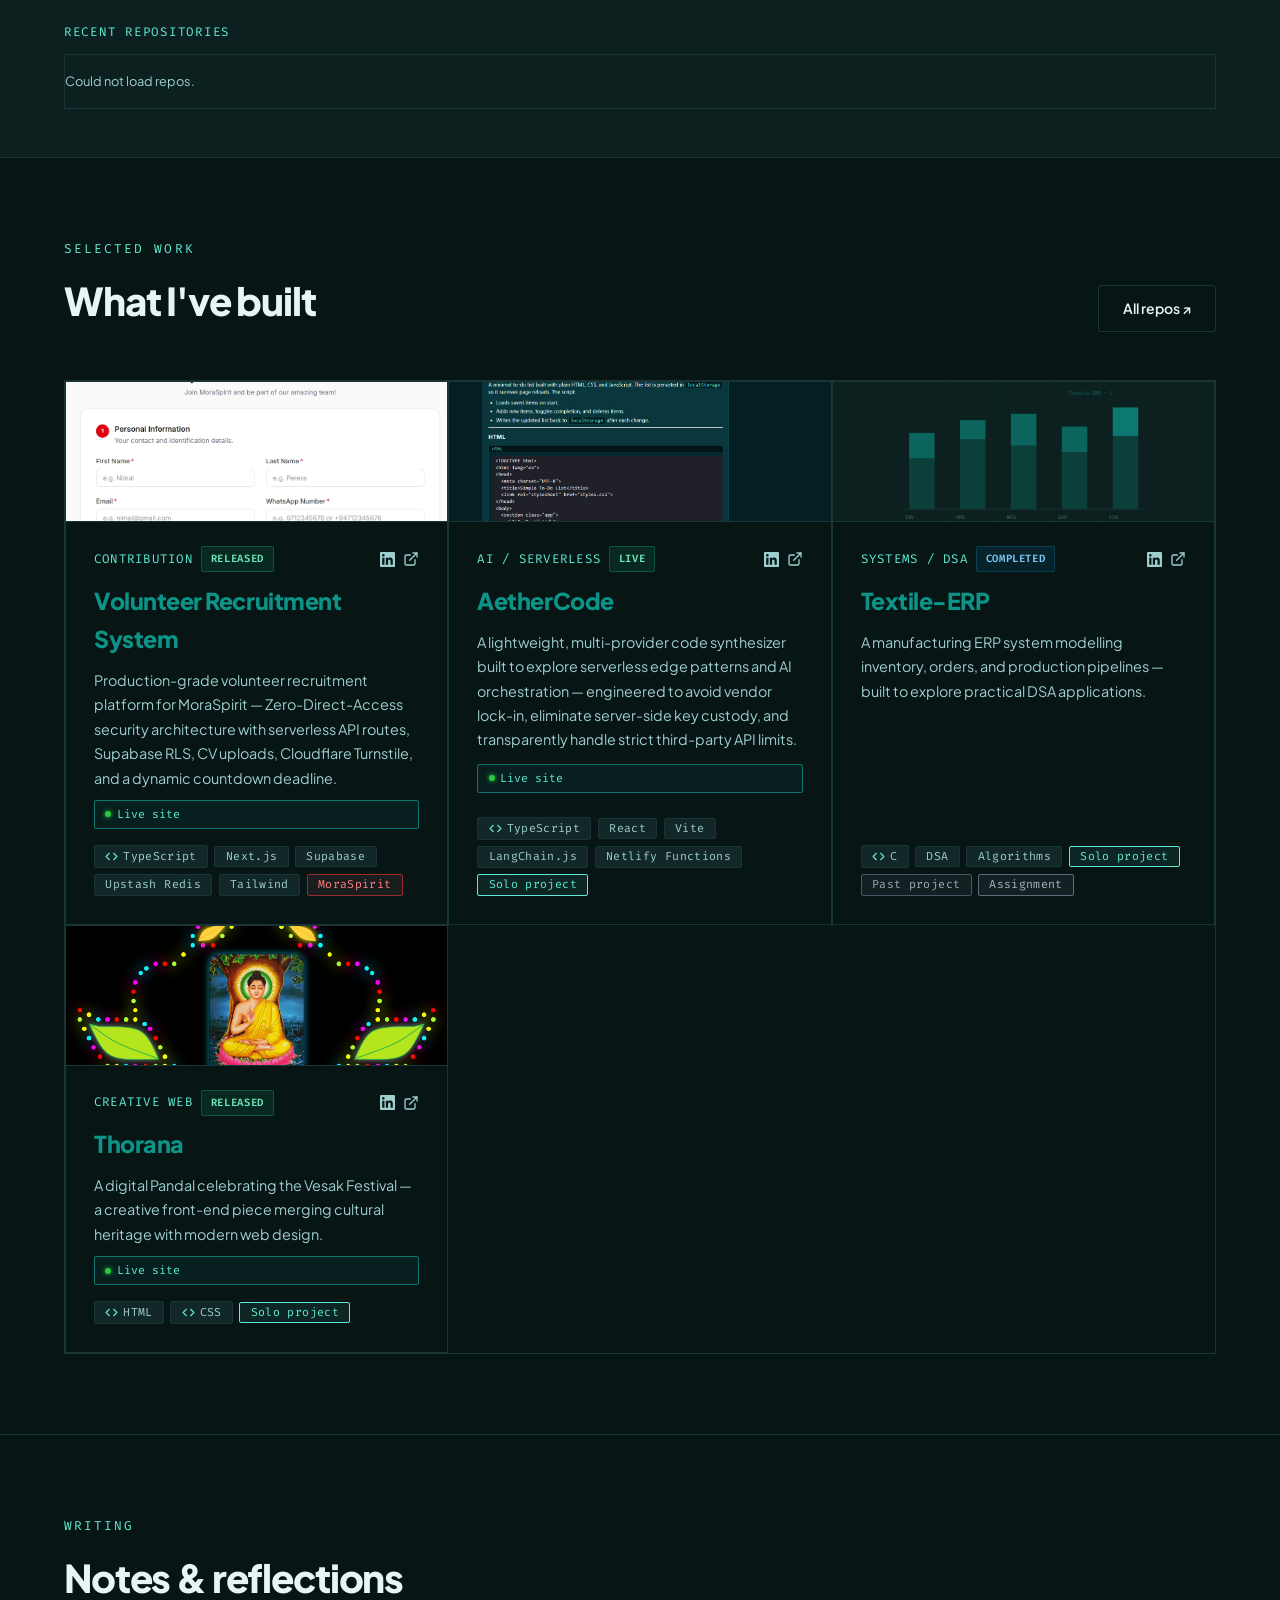
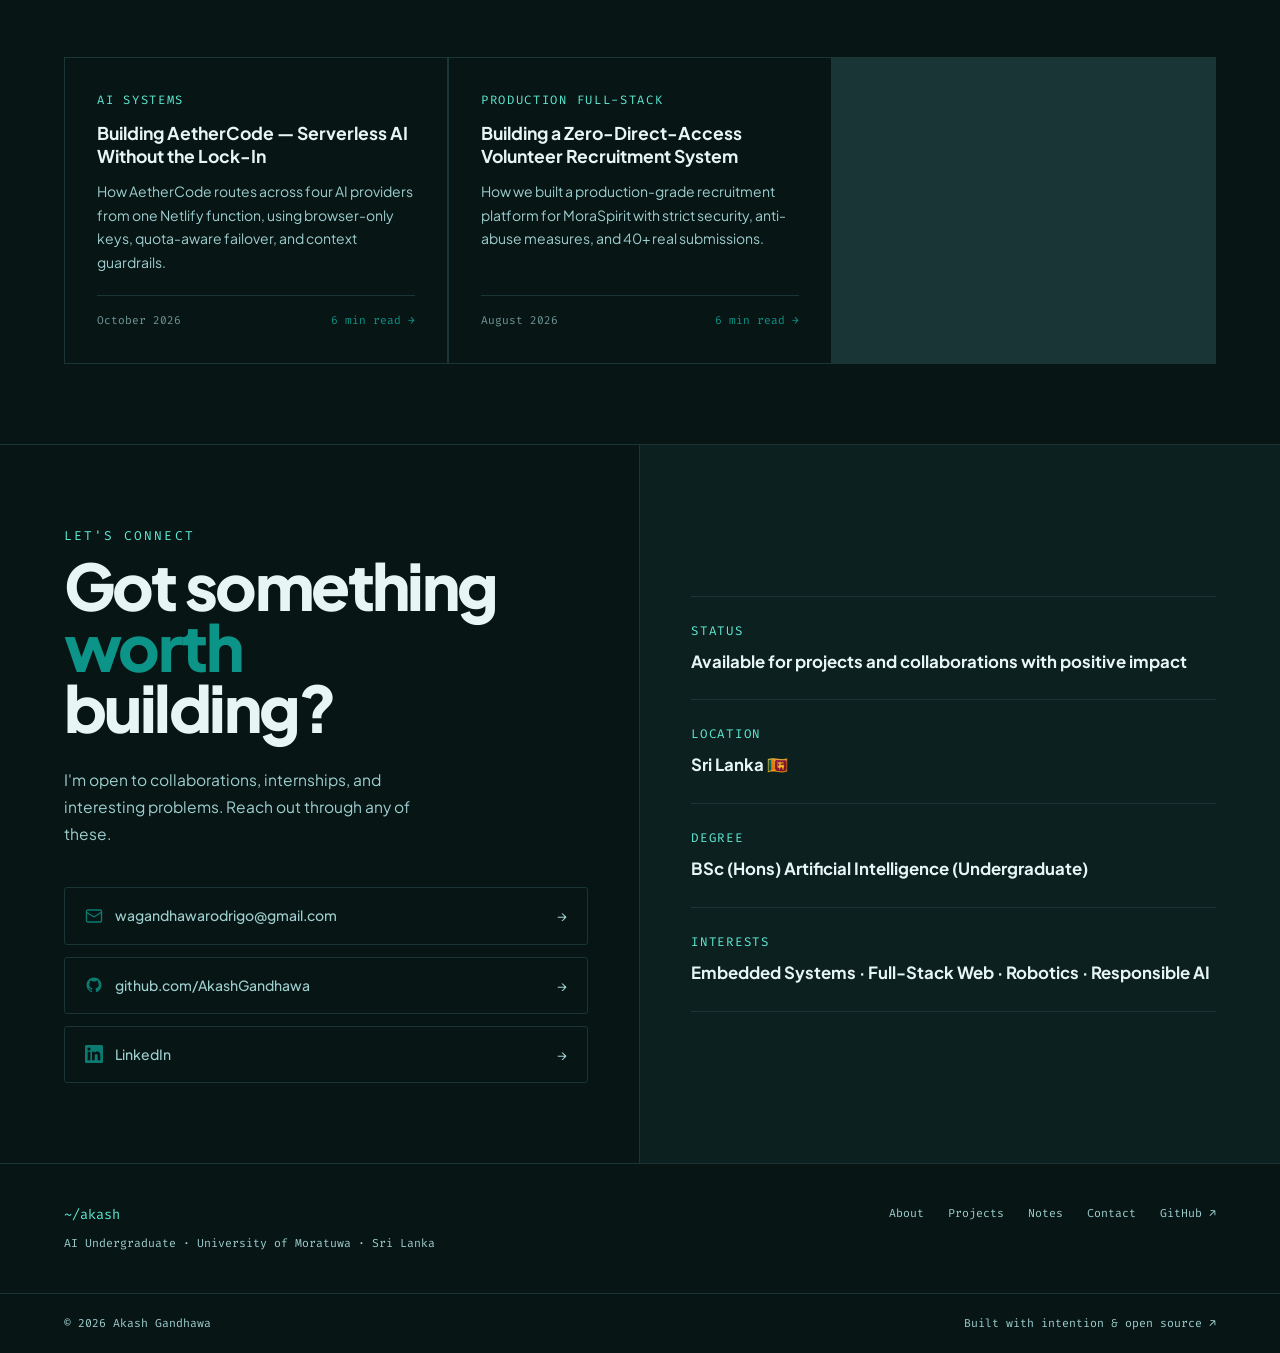
==== commit 3a8a478b: "Added Aethercode project with article" ====
--- a/index.html
+++ b/index.html
@@ -233,6 +233,44 @@
             <span class="project-row__tag">Upstash Redis</span>
             <span class="project-row__tag">Tailwind</span>
             <span class="tag--org">MoraSpirit</span>
+          </div>
+        </div>
+      </div>
+
+      <!-- AetherCode -->
+      <div class="project-card" data-repo="aethercode">
+        <div class="project-card__visual" data-lightbox-src="assets/aethercode-ai-code-agent.jpeg" data-lightbox-type="img">
+          <img src="assets/aethercode-ai-code-agent.jpeg" alt="AetherCode — Serverless AI Coding Assistant" style="width:100%;height:140px;object-fit:cover;display:block;" />
+        </div>
+        <div class="project-card__body">
+          <div class="project-card__meta">
+            <span class="project-card__meta-left">
+              <span class="project-card__type">AI / Serverless</span>
+              <span class="status-badge status-badge--released">Live</span>
+            </span>
+            <div class="project-card__meta-actions">
+              <a href="https://lnkd.in/p/ehaC_9AD" target="_blank" rel="noopener" class="project-card__linkedin" title="LinkedIn post"><svg viewBox="0 0 24 24" fill="currentColor" width="15" height="15"><path d="M20.447 20.452h-3.554v-5.569c0-1.328-.027-3.037-1.852-3.037-1.853 0-2.136 1.445-2.136 2.939v5.667H9.351V9h3.414v1.561h.046c.477-.9 1.637-1.85 3.37-1.85 3.601 0 4.267 2.37 4.267 5.455v6.286zM5.337 7.433a2.062 2.062 0 0 1-2.063-2.065 2.064 2.064 0 1 1 2.063 2.065zm1.782 13.019H3.555V9h3.564v11.452zM22.225 0H1.771C.792 0 0 .774 0 1.729v20.542C0 23.227.792 24 1.771 24h20.451C23.2 24 24 23.227 24 22.271V1.729C24 .774 23.2 0 22.222 0h.003z"/></svg></a>
+              <a href="https://github.com/AkashGandhawa/aethercode" target="_blank" rel="noopener" class="project-card__arrow" title="Open repo in new tab"><svg viewBox="0 0 24 24" fill="none" stroke="currentColor" stroke-width="2" stroke-linecap="round" stroke-linejoin="round" width="16" height="16"><path d="M18 13v6a2 2 0 0 1-2 2H5a2 2 0 0 1-2-2V8a2 2 0 0 1 2-2h6"/><polyline points="15 3 21 3 21 9"/><line x1="10" y1="14" x2="21" y2="3"/></svg></a>
+            </div>
+          </div>
+          <div class="project-card__name">AetherCode</div>
+          <div class="project-card__desc">A lightweight, multi-provider code synthesizer built to explore serverless edge patterns and AI orchestration — engineered to avoid vendor lock-in, eliminate server-side key custody, and transparently handle strict third-party API limits.</div>
+          <div class="project-card__cta">
+            <a href="https://aethercode-ai-coding-agent.netlify.app/" target="_blank" rel="noopener" class="project-card__live" style="width:100%;">Live site</a>
+          </div>
+          <div class="project-card__footer">
+            <div class="project-card__stats">
+              <span class="project-card__stat"><svg viewBox="0 0 16 16" fill="currentColor"><path d="M8 .25a.75.75 0 0 1 .673.418l1.882 3.815 4.21.612a.75.75 0 0 1 .416 1.279l-3.046 2.97.719 4.192a.75.75 0 0 1-1.088.791L8 12.347l-3.766 1.98a.75.75 0 0 1-1.088-.79l.72-4.194L.873 6.374a.75.75 0 0 1 .416-1.28l4.21-.611L7.327.668A.75.75 0 0 1 8 .25Z"/></svg><span class="js-star-count">0</span> stars</span>
+              <span class="project-card__stat"><svg viewBox="0 0 16 16" fill="currentColor"><path d="M5 5.372v.878c0 .414.336.75.75.75h4.5a.75.75 0 0 0 .75-.75v-.878a2.25 2.25 0 1 1 1.5 0v.878a2.25 2.25 0 0 1-2.25 2.25h-1.5v2.128a2.251 2.251 0 1 1-1.5 0V8.5h-1.5A2.25 2.25 0 0 1 3.5 6.25v-.878a2.25 2.25 0 1 1 1.5 0ZM5 3.25a.75.75 0 1 0-1.5 0 .75.75 0 0 0 1.5 0Zm6.75.75a.75.75 0 1 0 0-1.5.75.75 0 0 0 0 1.5Zm-3 8.75a.75.75 0 1 0-1.5 0 .75.75 0 0 0 1.5 0Z"/></svg><span class="js-fork-count">0</span> forks</span>
+            </div>
+            <div class="project-card__tags">
+              <span class="lang-tag"><svg viewBox="0 0 24 24" fill="none" stroke="currentColor" stroke-width="2" stroke-linecap="round" stroke-linejoin="round"><polyline points="16 18 22 12 16 6"/><polyline points="8 6 2 12 8 18"/></svg>TypeScript</span>
+              <span class="project-row__tag">React</span>
+              <span class="project-row__tag">Vite</span>
+              <span class="project-row__tag">LangChain.js</span>
+              <span class="project-row__tag">Netlify Functions</span>
+              <span class="tag--solo">Solo project</span>
+            </div>
           </div>
         </div>
       </div>
@@ -324,17 +362,19 @@
           </div>
           <div class="project-card__name">Textile-ERP</div>
           <div class="project-card__desc">A manufacturing ERP system modelling inventory, orders, and production pipelines — built to explore practical DSA applications.</div>
-          <div class="project-card__stats">
-            <span class="project-card__stat"><svg viewBox="0 0 16 16" fill="currentColor"><path d="M8 .25a.75.75 0 0 1 .673.418l1.882 3.815 4.21.612a.75.75 0 0 1 .416 1.279l-3.046 2.97.719 4.192a.75.75 0 0 1-1.088.791L8 12.347l-3.766 1.98a.75.75 0 0 1-1.088-.79l.72-4.194L.873 6.374a.75.75 0 0 1 .416-1.28l4.21-.611L7.327.668A.75.75 0 0 1 8 .25Z"/></svg><span class="js-star-count">3</span> stars</span>
-            <span class="project-card__stat"><svg viewBox="0 0 16 16" fill="currentColor"><path d="M5 5.372v.878c0 .414.336.75.75.75h4.5a.75.75 0 0 0 .75-.75v-.878a2.25 2.25 0 1 1 1.5 0v.878a2.25 2.25 0 0 1-2.25 2.25h-1.5v2.128a2.251 2.251 0 1 1-1.5 0V8.5h-1.5A2.25 2.25 0 0 1 3.5 6.25v-.878a2.25 2.25 0 1 1 1.5 0ZM5 3.25a.75.75 0 1 0-1.5 0 .75.75 0 0 0 1.5 0Zm6.75.75a.75.75 0 1 0 0-1.5.75.75 0 0 0 0 1.5Zm-3 8.75a.75.75 0 1 0-1.5 0 .75.75 0 0 0 1.5 0Z"/></svg><span class="js-fork-count">3</span> forks</span>
-          </div>
-          <div class="project-card__tags">
-            <span class="lang-tag"><svg viewBox="0 0 24 24" fill="none" stroke="currentColor" stroke-width="2" stroke-linecap="round" stroke-linejoin="round"><polyline points="16 18 22 12 16 6"/><polyline points="8 6 2 12 8 18"/></svg>C</span>
-            <span class="project-row__tag">DSA</span>
-            <span class="project-row__tag">Algorithms</span>
-            <span class="tag--solo">Solo project</span>
-            <span class="tag--past">Past project</span>
-            <span class="tag--assignment">Assignment</span>
+          <div class="project-card__footer">
+            <div class="project-card__stats">
+              <span class="project-card__stat"><svg viewBox="0 0 16 16" fill="currentColor"><path d="M8 .25a.75.75 0 0 1 .673.418l1.882 3.815 4.21.612a.75.75 0 0 1 .416 1.279l-3.046 2.97.719 4.192a.75.75 0 0 1-1.088.791L8 12.347l-3.766 1.98a.75.75 0 0 1-1.088-.79l.72-4.194L.873 6.374a.75.75 0 0 1 .416-1.28l4.21-.611L7.327.668A.75.75 0 0 1 8 .25Z"/></svg><span class="js-star-count">3</span> stars</span>
+              <span class="project-card__stat"><svg viewBox="0 0 16 16" fill="currentColor"><path d="M5 5.372v.878c0 .414.336.75.75.75h4.5a.75.75 0 0 0 .75-.75v-.878a2.25 2.25 0 1 1 1.5 0v.878a2.25 2.25 0 0 1-2.25 2.25h-1.5v2.128a2.251 2.251 0 1 1-1.5 0V8.5h-1.5A2.25 2.25 0 0 1 3.5 6.25v-.878a2.25 2.25 0 1 1 1.5 0ZM5 3.25a.75.75 0 1 0-1.5 0 .75.75 0 0 0 1.5 0Zm6.75.75a.75.75 0 1 0 0-1.5.75.75 0 0 0 0 1.5Zm-3 8.75a.75.75 0 1 0-1.5 0 .75.75 0 0 0 1.5 0Z"/></svg><span class="js-fork-count">3</span> forks</span>
+            </div>
+            <div class="project-card__tags">
+              <span class="lang-tag"><svg viewBox="0 0 24 24" fill="none" stroke="currentColor" stroke-width="2" stroke-linecap="round" stroke-linejoin="round"><polyline points="16 18 22 12 16 6"/><polyline points="8 6 2 12 8 18"/></svg>C</span>
+              <span class="project-row__tag">DSA</span>
+              <span class="project-row__tag">Algorithms</span>
+              <span class="tag--solo">Solo project</span>
+              <span class="tag--past">Past project</span>
+              <span class="tag--assignment">Assignment</span>
+            </div>
           </div>
         </div>
       </div>
@@ -355,6 +395,16 @@
       </div>
     </div>
     <div class="blog__grid reveal">
+
+      <div class="blog-card blog-card--loading" data-slug="aethercode-serverless-ai" onclick="openBlogModal('aethercode-serverless-ai')">
+        <div class="blog-card__kicker">AI Systems</div>
+        <div class="blog-card__title">Building AetherCode — Serverless AI Without the Lock-In</div>
+        <div class="blog-card__excerpt">How AetherCode routes across four AI providers from one Netlify function, using browser-only keys, quota-aware failover, and context guardrails.</div>
+        <div class="blog-card__footer">
+          <span class="blog-card__date">October 2026</span>
+          <span class="blog-card__read">6 min read →</span>
+        </div>
+      </div>
 
       <div class="blog-card blog-card--loading" data-slug="zero-direct-access-recruitment" onclick="openBlogModal('zero-direct-access-recruitment')">
         <div class="blog-card__kicker">Production Full-Stack</div>
--- a/styles/style.css
+++ b/styles/style.css
@@ -542,6 +542,7 @@
   background: var(--bg);
   display: flex;
   flex-direction: column;
+  height: 100%;
   text-decoration: none;
   color: inherit;
   transition: background 0.25s;
@@ -589,6 +590,11 @@
   align-items: center;
   gap: 0.5rem;
 }
+.project-card__meta-actions {
+  display: flex;
+  align-items: center;
+  gap: 0.5rem;
+}
 .status-badge {
   font-family: var(--f-mono);
   font-size: 0.66rem;
@@ -642,6 +648,16 @@
   color: var(--muted);
   line-height: 1.7;
 }
+.project-card__cta {
+  display: flex;
+  flex-wrap: wrap;
+  align-items: center;
+  gap: 0.5rem;
+  margin-top: 0.15rem;
+}
+.project-card__footer {
+  margin-top: auto;
+}
 .project-card__note {
   font-family: var(--f-mono);
   font-size: 0.68rem;
@@ -649,26 +665,6 @@
   opacity: 0.6;
   font-style: italic;
   margin-top: -0.3rem;
-}
-.project-card__live-link {
-  display: inline-flex;
-  align-items: center;
-  gap: 0.4rem;
-  width: fit-content;
-  font-family: var(--f-mono);
-  font-size: 0.78rem;
-  font-weight: 600;
-  color: var(--teal-text);
-  text-decoration: none;
-  padding: 0.35rem 0.7rem;
-  border: 1px solid rgba(94,234,212,0.3);
-  background: rgba(94,234,212,0.06);
-  border-radius: 3px;
-  transition: background 0.2s, border-color 0.2s;
-}
-.project-card__live-link:hover {
-  background: rgba(94,234,212,0.14);
-  border-color: var(--teal-text);
 }
 .live-dot {
   width: 6px; height: 6px;
